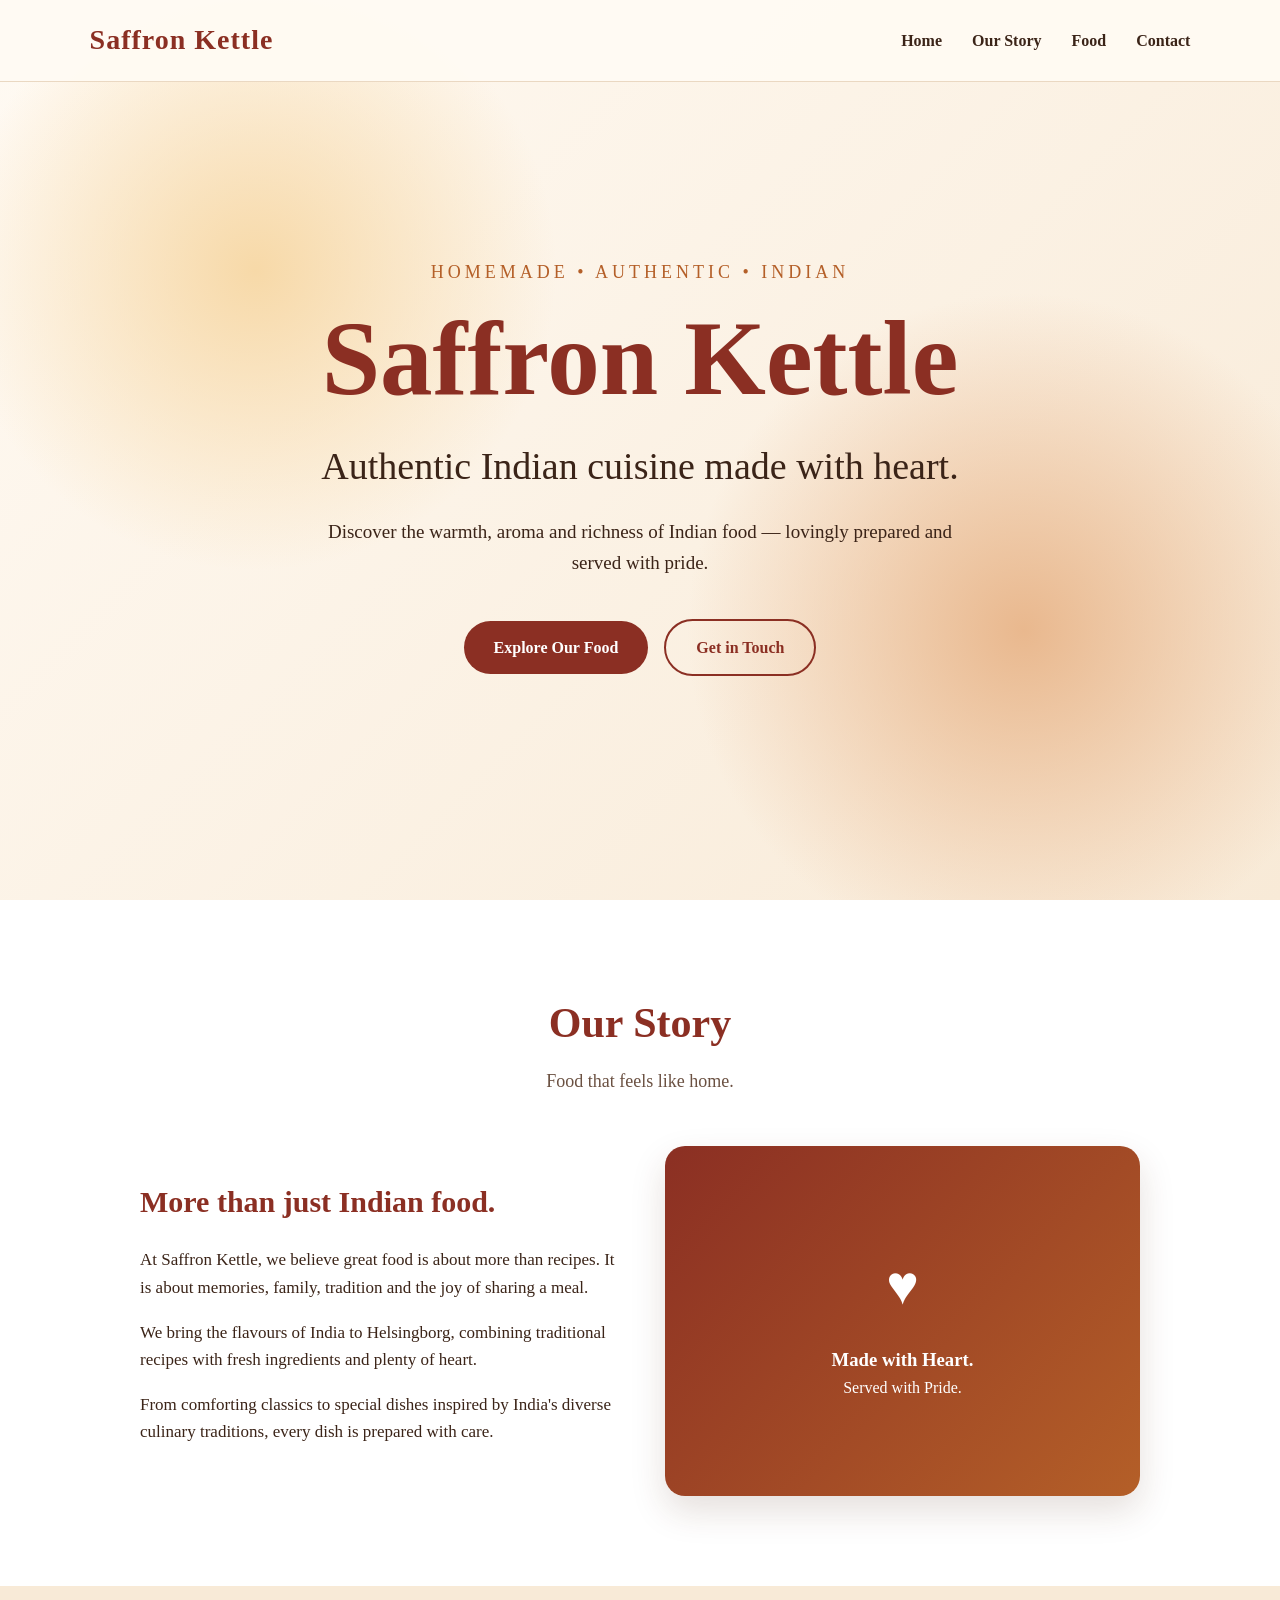
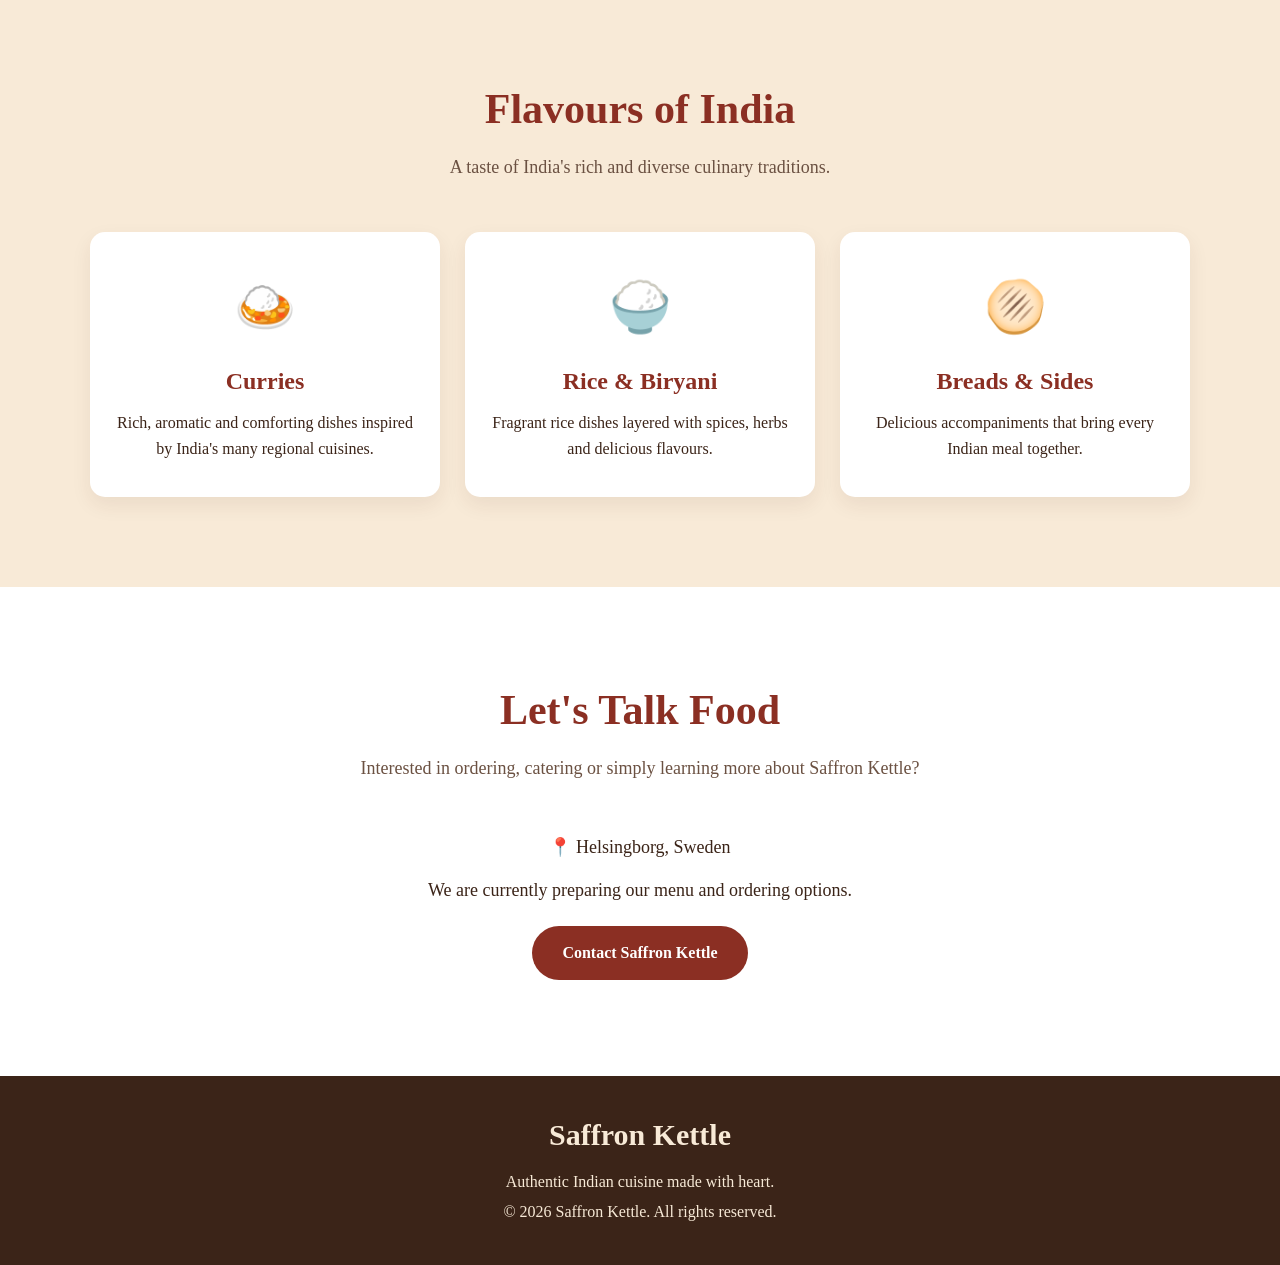
==== index.html @ 40b758fa "Update index.html Update Saffron Kettle website design" ====
<!DOCTYPE html>
<html lang="en">
<head>
    <meta charset="UTF-8">
    <meta name="viewport" content="width=device-width, initial-scale=1.0">

    <title>Saffron Kettle | Authentic Indian Cuisine</title>

    <meta name="description"
          content="Saffron Kettle — authentic Indian cuisine made with heart. Homemade Indian food, catering and special orders in Helsingborg.">

    <style>

        * {
            box-sizing: border-box;
            margin: 0;
            padding: 0;
        }

        html {
            scroll-behavior: smooth;
        }

        body {
            font-family: Georgia, "Times New Roman", serif;
            color: #3b2418;
            background: #fffaf3;
            line-height: 1.6;
        }

        /* ---------------- NAVIGATION ---------------- */

        nav {
            position: fixed;
            top: 0;
            left: 0;
            width: 100%;
            z-index: 1000;

            display: flex;
            justify-content: space-between;
            align-items: center;

            padding: 18px 7%;

            background: rgba(255, 250, 243, 0.96);
            border-bottom: 1px solid #ead8c2;
        }

        .logo {
            font-size: 28px;
            font-weight: bold;
            color: #8b2f23;
            letter-spacing: 1px;
        }

        nav ul {
            list-style: none;
            display: flex;
            gap: 30px;
        }

        nav a {
            text-decoration: none;
            color: #3b2418;
            font-weight: bold;
        }

        nav a:hover {
            color: #b45f28;
        }

        /* ---------------- HERO ---------------- */

        .hero {
            min-height: 100vh;

            display: flex;
            align-items: center;
            justify-content: center;

            text-align: center;

            padding: 120px 20px 80px;

            background:
                radial-gradient(circle at 20% 30%, #f7d9a8 0, transparent 25%),
                radial-gradient(circle at 80% 70%, #e9b88e 0, transparent 28%),
                linear-gradient(135deg, #fffaf3, #f8ead7);
        }

        .hero-content {
            max-width: 850px;
        }

        .hero-kicker {
            font-size: 18px;
            letter-spacing: 4px;
            text-transform: uppercase;
            color: #b45f28;
            margin-bottom: 20px;
        }

        .hero h1 {
            font-size: clamp(55px, 9vw, 105px);
            line-height: 1;
            color: #8b2f23;
            margin-bottom: 25px;
        }

        .hero h2 {
            font-size: clamp(24px, 4vw, 38px);
            font-weight: normal;
            margin-bottom: 20px;
        }

        .hero p {
            max-width: 650px;
            margin: 0 auto 35px;
            font-size: 19px;
        }

        .button {
            display: inline-block;
            padding: 14px 30px;
            margin: 6px;

            border-radius: 30px;

            text-decoration: none;
            font-weight: bold;

            background: #8b2f23;
            color: white;

            transition: 0.25s;
        }

        .button:hover {
            background: #b45f28;
            transform: translateY(-2px);
        }

        .button.secondary {
            background: transparent;
            color: #8b2f23;
            border: 2px solid #8b2f23;
        }

        /* ---------------- SECTIONS ---------------- */

        section {
            padding: 90px 7%;
        }

        .section-title {
            text-align: center;
            margin-bottom: 50px;
        }

        .section-title h2 {
            font-size: 42px;
            color: #8b2f23;
            margin-bottom: 10px;
        }

        .section-title p {
            font-size: 18px;
            color: #6b5142;
        }

        /* ---------------- ABOUT ---------------- */

        .about {
            background: #fff;
        }

        .about-container {
            max-width: 1000px;
            margin: auto;

            display: grid;
            grid-template-columns: 1fr 1fr;
            gap: 50px;
            align-items: center;
        }

        .about-text h3 {
            font-size: 30px;
            color: #8b2f23;
            margin-bottom: 20px;
        }

        .about-text p {
            margin-bottom: 18px;
            font-size: 17px;
        }

        .about-card {
            min-height: 350px;

            display: flex;
            align-items: center;
            justify-content: center;

            border-radius: 20px;

            background:
                linear-gradient(135deg, #8b2f23, #b45f28);

            color: white;

            text-align: center;
            padding: 40px;

            box-shadow: 0 15px 35px rgba(80, 40, 20, 0.15);
        }

        .about-card .big-text {
            font-size: 55px;
            font-weight: bold;
            margin-bottom: 15px;
        }

        /* ---------------- FOOD ---------------- */

        .food {
            background: #f8ead7;
        }

        .food-grid {
            max-width: 1100px;
            margin: auto;

            display: grid;
            grid-template-columns: repeat(3, 1fr);
            gap: 25px;
        }

        .food-card {
            background: white;
            padding: 35px 25px;
            text-align: center;

            border-radius: 15px;

            box-shadow: 0 8px 20px rgba(80, 40, 20, 0.08);
        }

        .food-icon {
            font-size: 50px;
            margin-bottom: 15px;
        }

        .food-card h3 {
            font-size: 24px;
            color: #8b2f23;
            margin-bottom: 10px;
        }

        /* ---------------- CONTACT ---------------- */

        .contact {
            background: #fff;
            text-align: center;
        }

        .contact-box {
            max-width: 700px;
            margin: auto;
        }

        .contact-box p {
            font-size: 18px;
            margin-bottom: 15px;
        }

        /* ---------------- FOOTER ---------------- */

        footer {
            background: #3b2418;
            color: #f8ead7;

            text-align: center;

            padding: 35px 20px;
        }

        footer .footer-logo {
            font-size: 30px;
            font-weight: bold;
            margin-bottom: 10px;
        }

        footer p {
            margin: 5px 0;
        }

        /* ---------------- MOBILE ---------------- */

        @media (max-width: 750px) {

            nav {
                padding: 15px 20px;
            }

            .logo {
                font-size: 22px;
            }

            nav ul {
                gap: 12px;
                font-size: 14px;
            }

            .about-container {
                grid-template-columns: 1fr;
            }

            .food-grid {
                grid-template-columns: 1fr;
            }

            section {
                padding: 70px 20px;
            }

            .hero h1 {
                font-size: 60px;
            }
        }

    </style>
</head>

<body>

<!-- NAVIGATION -->

<nav>

    <div class="logo">
        Saffron Kettle
    </div>

    <ul>
        <li><a href="#home">Home</a></li>
        <li><a href="#about">Our Story</a></li>
        <li><a href="#food">Food</a></li>
        <li><a href="#contact">Contact</a></li>
    </ul>

</nav>


<!-- HERO -->

<section class="hero" id="home">

    <div class="hero-content">

        <div class="hero-kicker">
            Homemade • Authentic • Indian
        </div>

        <h1>
            Saffron Kettle
        </h1>

        <h2>
            Authentic Indian cuisine made with heart.
        </h2>

        <p>
            Discover the warmth, aroma and richness of Indian food —
            lovingly prepared and served with pride.
        </p>

        <a href="#food" class="button">
            Explore Our Food
        </a>

        <a href="#contact" class="button secondary">
            Get in Touch
        </a>

    </div>

</section>


<!-- ABOUT -->

<section class="about" id="about">

    <div class="section-title">

        <h2>Our Story</h2>

        <p>
            Food that feels like home.
        </p>

    </div>


    <div class="about-container">

        <div class="about-text">

            <h3>
                More than just Indian food.
            </h3>

            <p>
                At Saffron Kettle, we believe great food is about more
                than recipes. It is about memories, family, tradition
                and the joy of sharing a meal.
            </p>

            <p>
                We bring the flavours of India to Helsingborg,
                combining traditional recipes with fresh ingredients
                and plenty of heart.
            </p>

            <p>
                From comforting classics to special dishes inspired
                by India's diverse culinary traditions, every dish
                is prepared with care.
            </p>

        </div>


        <div class="about-card">

            <div>

                <div class="big-text">
                    ♥
                </div>

                <h3>
                    Made with Heart.
                </h3>

                <p>
                    Served with Pride.
                </p>

            </div>

        </div>

    </div>

</section>


<!-- FOOD -->

<section class="food" id="food">

    <div class="section-title">

        <h2>Flavours of India</h2>

        <p>
            A taste of India's rich and diverse culinary traditions.
        </p>

    </div>


    <div class="food-grid">

        <div class="food-card">

            <div class="food-icon">
                🍛
            </div>

            <h3>
                Curries
            </h3>

            <p>
                Rich, aromatic and comforting dishes inspired by
                India's many regional cuisines.
            </p>

        </div>


        <div class="food-card">

            <div class="food-icon">
                🍚
            </div>

            <h3>
                Rice & Biryani
            </h3>

            <p>
                Fragrant rice dishes layered with spices, herbs
                and delicious flavours.
            </p>

        </div>


        <div class="food-card">

            <div class="food-icon">
                🫓
            </div>

            <h3>
                Breads & Sides
            </h3>

            <p>
                Delicious accompaniments that bring every Indian
                meal together.
            </p>

        </div>

    </div>

</section>


<!-- CONTACT -->

<section class="contact" id="contact">

    <div class="section-title">

        <h2>Let's Talk Food</h2>

        <p>
            Interested in ordering, catering or simply learning
            more about Saffron Kettle?
        </p>

    </div>


    <div class="contact-box">

        <p>
            📍 Helsingborg, Sweden
        </p>

        <p>
            We are currently preparing our menu and ordering options.
        </p>

        <a href="mailto:hello@saffronkettle.com" class="button">
            Contact Saffron Kettle
        </a>

    </div>

</section>


<!-- FOOTER -->

<footer>

    <div class="footer-logo">
        Saffron Kettle
    </div>

    <p>
        Authentic Indian cuisine made with heart.
    </p>

    <p>
        © 2026 Saffron Kettle. All rights reserved.
    </p>

</footer>


</body>
</html>
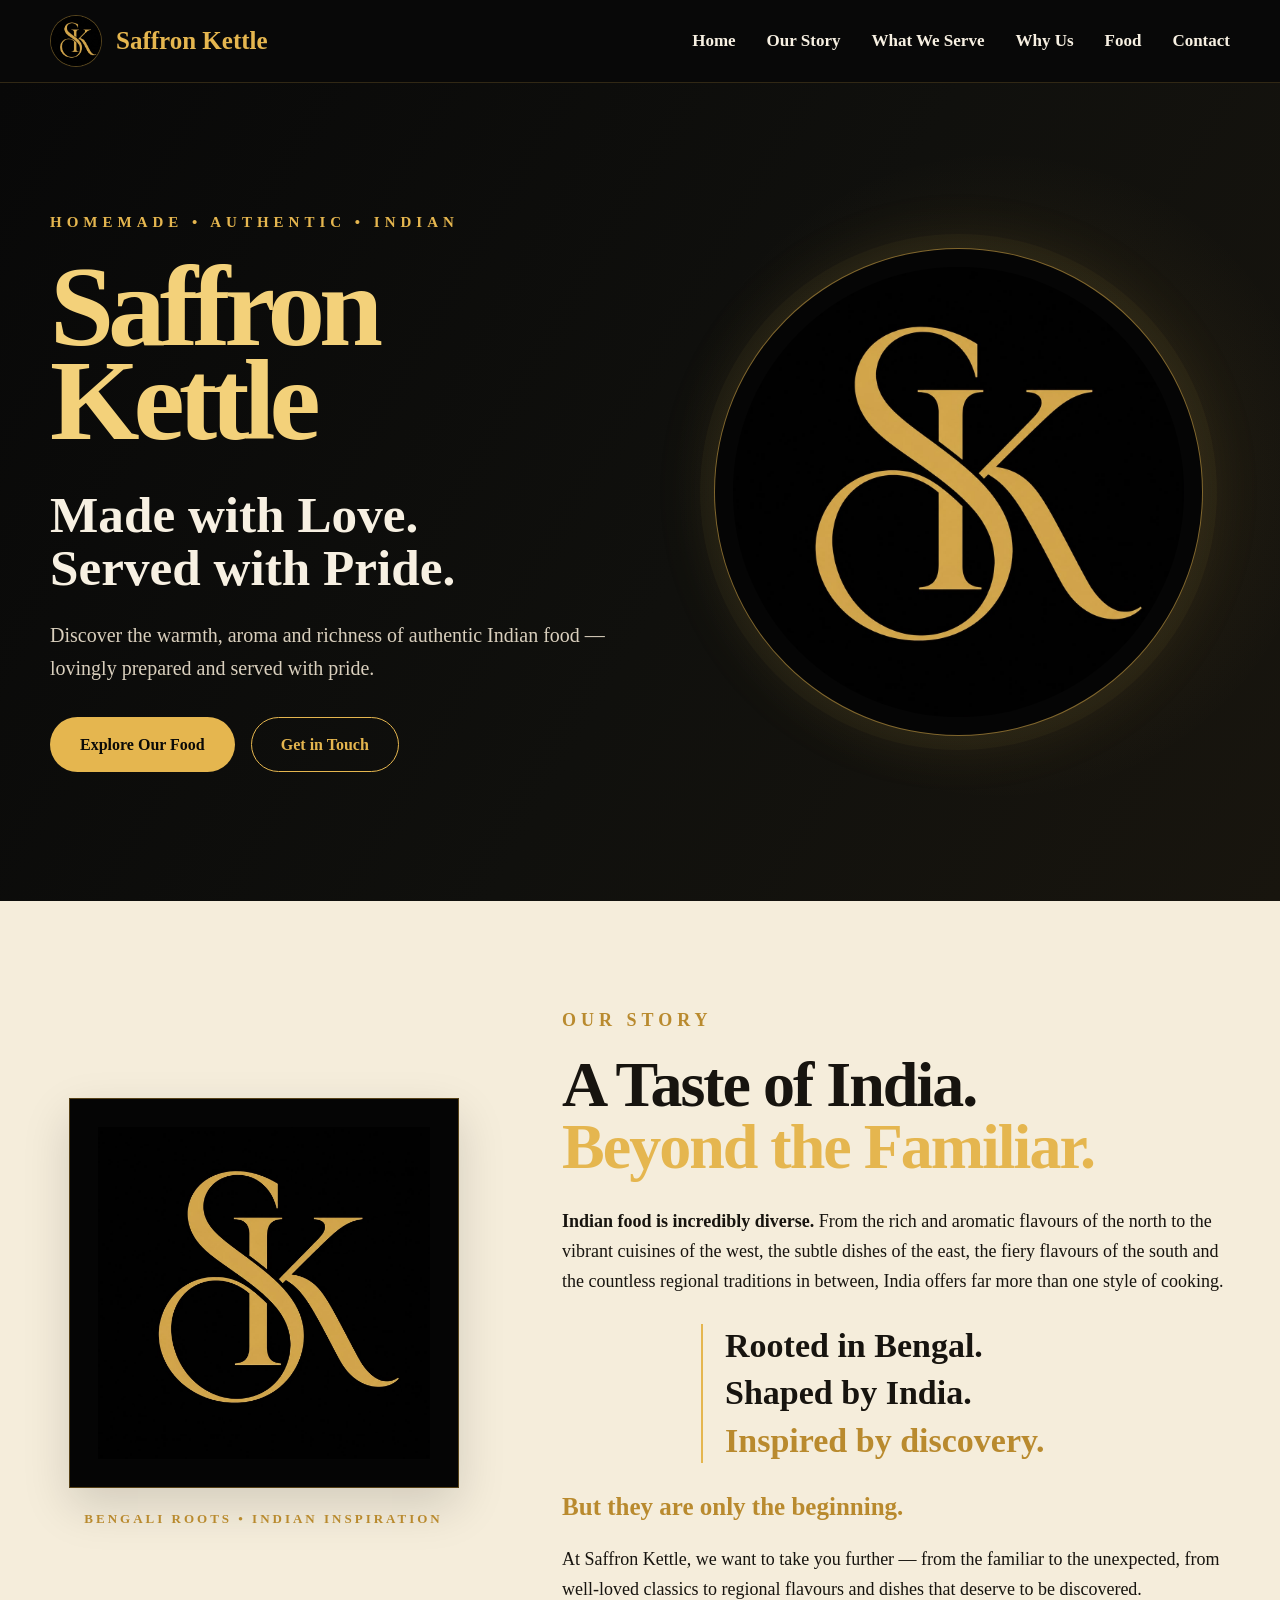
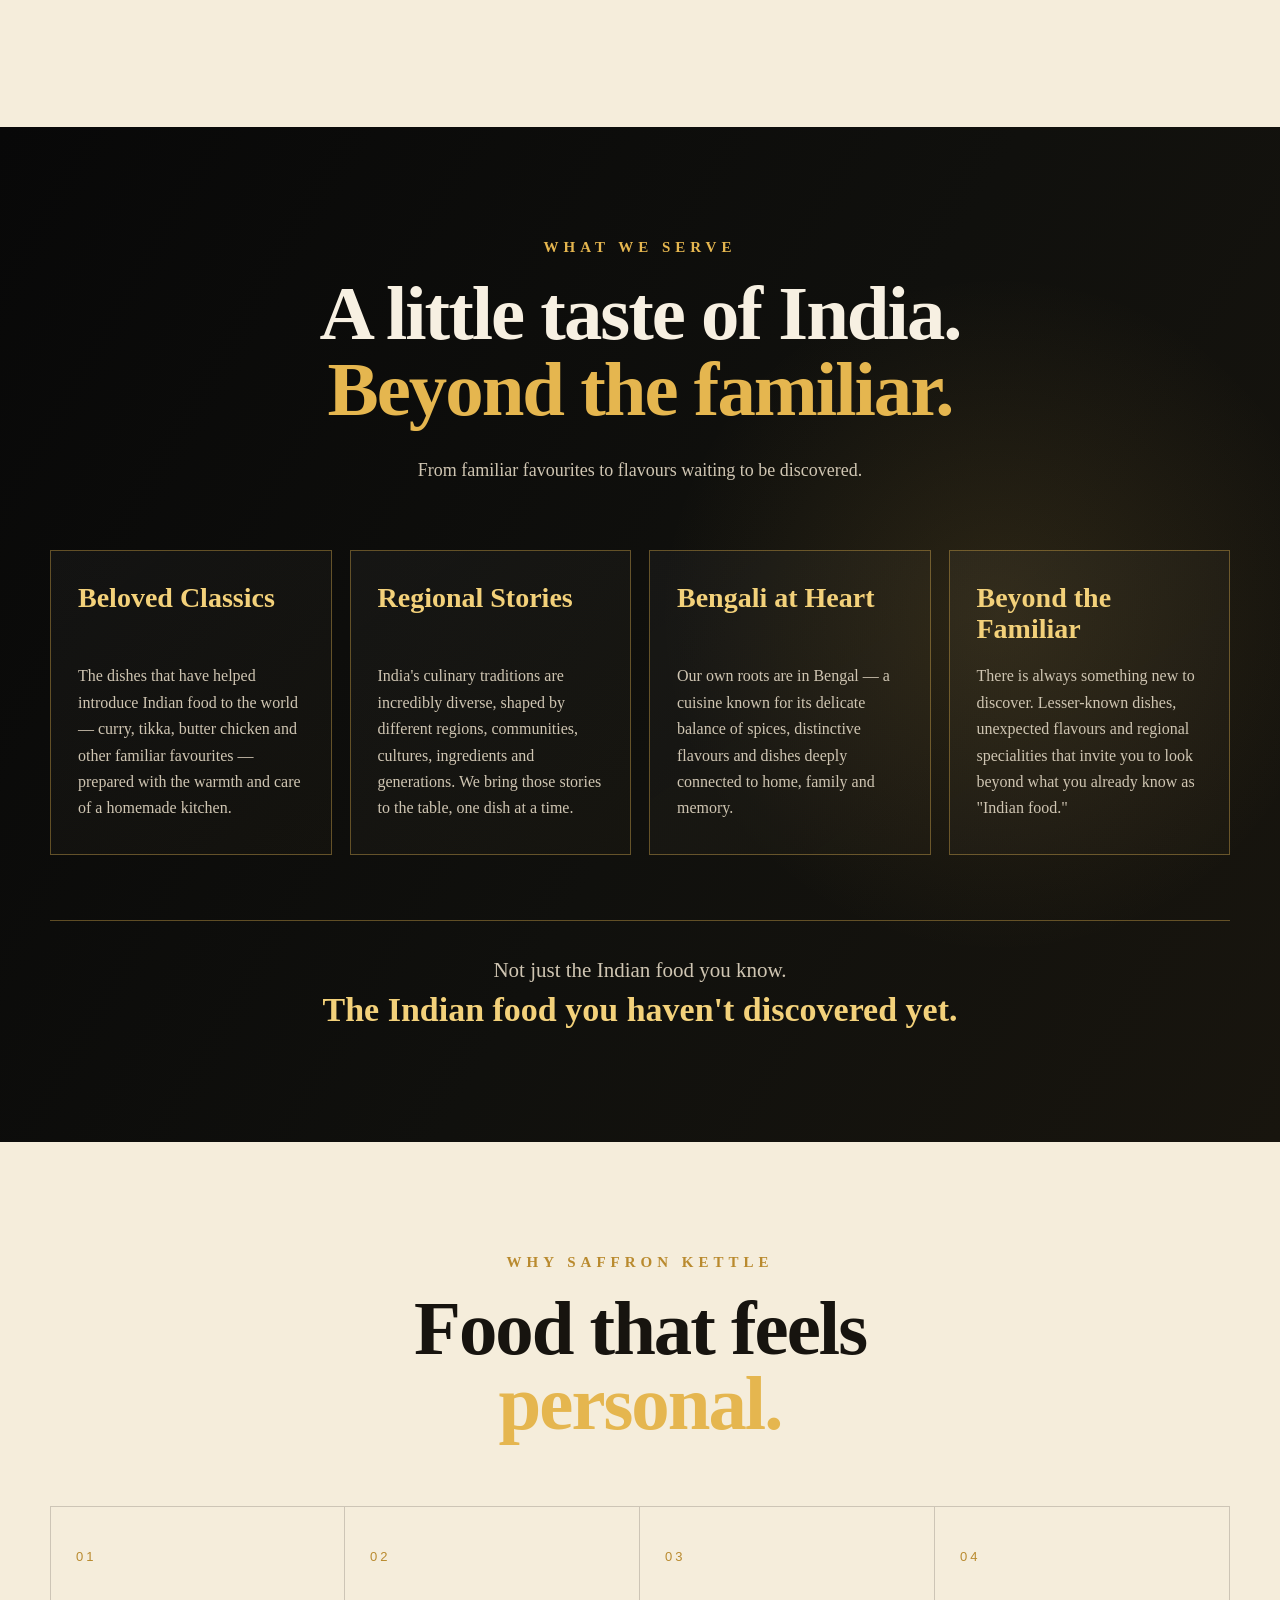
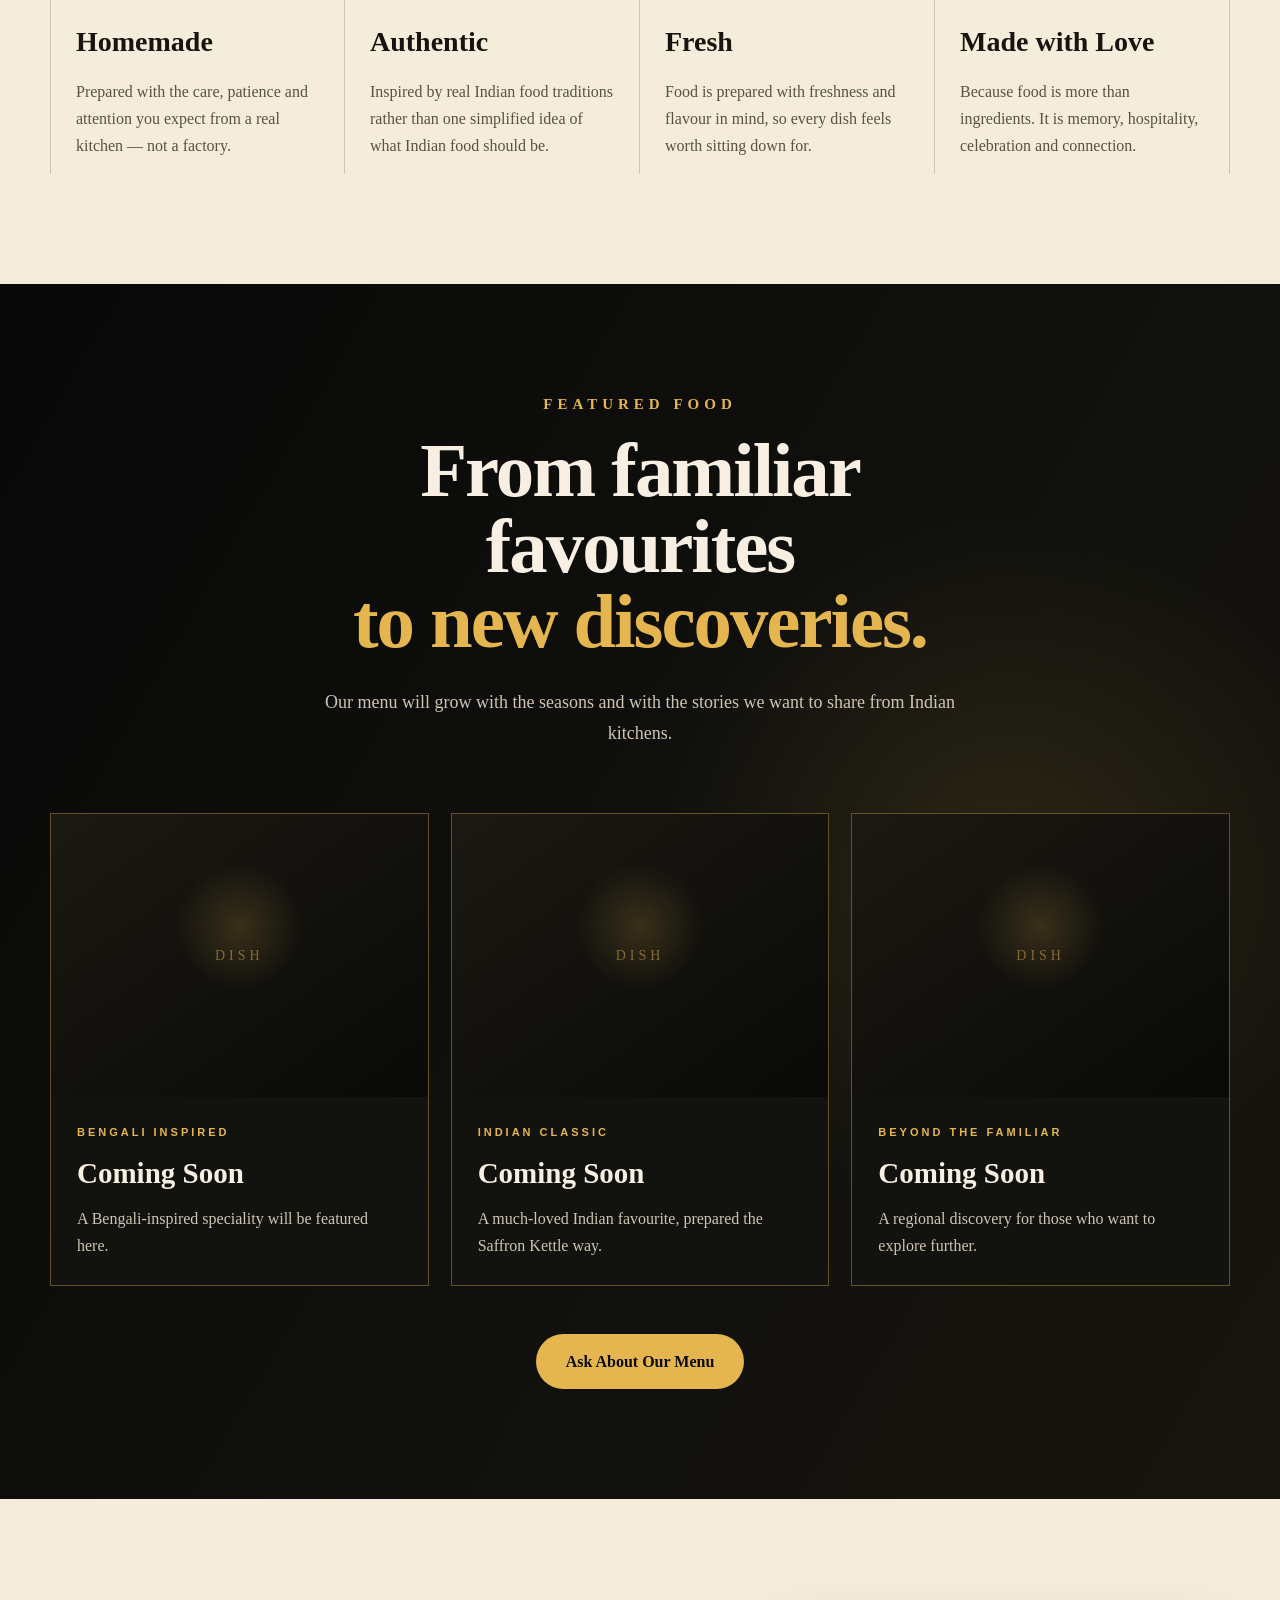
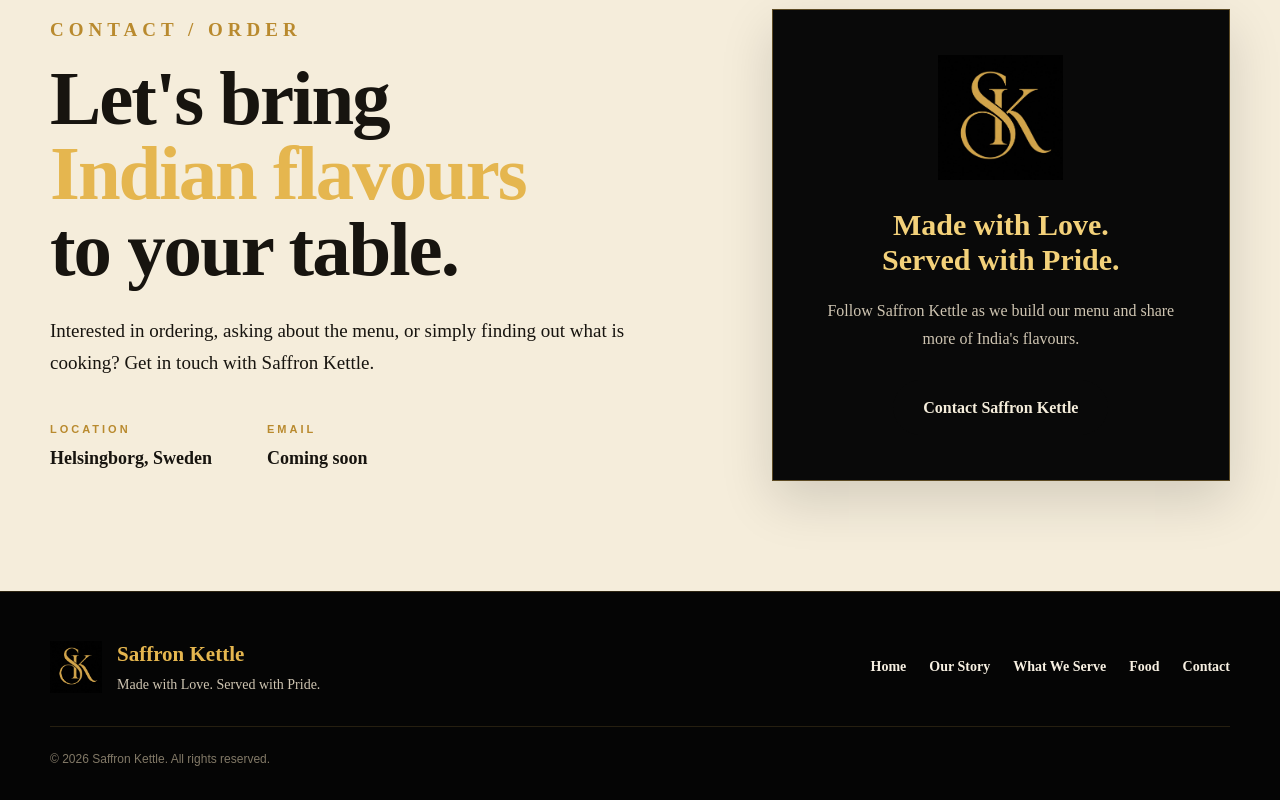
==== commit b47615d7: "V1 - Saffron Kettle website baseline Locked V1 baseline for the Saffron Kettle website. Hero, Our St" ====
--- a/index.html
+++ b/index.html
@@ -1,591 +1,706 @@
 <!DOCTYPE html>
 <html lang="en">
 <head>
-    <meta charset="UTF-8">
-    <meta name="viewport" content="width=device-width, initial-scale=1.0">
-
-    <title>Saffron Kettle | Authentic Indian Cuisine</title>
-
-    <meta name="description"
-          content="Saffron Kettle — authentic Indian cuisine made with heart. Homemade Indian food, catering and special orders in Helsingborg.">
-
-    <style>
-
-        * {
-            box-sizing: border-box;
-            margin: 0;
-            padding: 0;
-        }
-
-        html {
-            scroll-behavior: smooth;
-        }
-
-        body {
-            font-family: Georgia, "Times New Roman", serif;
-            color: #3b2418;
-            background: #fffaf3;
-            line-height: 1.6;
-        }
-
-        /* ---------------- NAVIGATION ---------------- */
-
-        nav {
-            position: fixed;
-            top: 0;
-            left: 0;
-            width: 100%;
-            z-index: 1000;
-
-            display: flex;
-            justify-content: space-between;
-            align-items: center;
-
-            padding: 18px 7%;
-
-            background: rgba(255, 250, 243, 0.96);
-            border-bottom: 1px solid #ead8c2;
-        }
-
-        .logo {
-            font-size: 28px;
-            font-weight: bold;
-            color: #8b2f23;
-            letter-spacing: 1px;
-        }
-
-        nav ul {
-            list-style: none;
-            display: flex;
-            gap: 30px;
-        }
-
-        nav a {
-            text-decoration: none;
-            color: #3b2418;
-            font-weight: bold;
-        }
-
-        nav a:hover {
-            color: #b45f28;
-        }
-
-        /* ---------------- HERO ---------------- */
-
-        .hero {
-            min-height: 100vh;
-
-            display: flex;
-            align-items: center;
-            justify-content: center;
-
-            text-align: center;
-
-            padding: 120px 20px 80px;
-
-            background:
-                radial-gradient(circle at 20% 30%, #f7d9a8 0, transparent 25%),
-                radial-gradient(circle at 80% 70%, #e9b88e 0, transparent 28%),
-                linear-gradient(135deg, #fffaf3, #f8ead7);
-        }
-
-        .hero-content {
-            max-width: 850px;
-        }
-
-        .hero-kicker {
-            font-size: 18px;
-            letter-spacing: 4px;
-            text-transform: uppercase;
-            color: #b45f28;
-            margin-bottom: 20px;
-        }
-
-        .hero h1 {
-            font-size: clamp(55px, 9vw, 105px);
-            line-height: 1;
-            color: #8b2f23;
-            margin-bottom: 25px;
-        }
-
-        .hero h2 {
-            font-size: clamp(24px, 4vw, 38px);
-            font-weight: normal;
-            margin-bottom: 20px;
-        }
-
-        .hero p {
-            max-width: 650px;
-            margin: 0 auto 35px;
-            font-size: 19px;
-        }
-
-        .button {
-            display: inline-block;
-            padding: 14px 30px;
-            margin: 6px;
-
-            border-radius: 30px;
-
-            text-decoration: none;
-            font-weight: bold;
-
-            background: #8b2f23;
-            color: white;
-
-            transition: 0.25s;
-        }
-
-        .button:hover {
-            background: #b45f28;
-            transform: translateY(-2px);
-        }
-
-        .button.secondary {
-            background: transparent;
-            color: #8b2f23;
-            border: 2px solid #8b2f23;
-        }
-
-        /* ---------------- SECTIONS ---------------- */
-
-        section {
-            padding: 90px 7%;
-        }
-
-        .section-title {
-            text-align: center;
-            margin-bottom: 50px;
-        }
-
-        .section-title h2 {
-            font-size: 42px;
-            color: #8b2f23;
-            margin-bottom: 10px;
-        }
-
-        .section-title p {
-            font-size: 18px;
-            color: #6b5142;
-        }
-
-        /* ---------------- ABOUT ---------------- */
-
-        .about {
-            background: #fff;
-        }
-
-        .about-container {
-            max-width: 1000px;
-            margin: auto;
-
-            display: grid;
-            grid-template-columns: 1fr 1fr;
-            gap: 50px;
-            align-items: center;
-        }
-
-        .about-text h3 {
-            font-size: 30px;
-            color: #8b2f23;
-            margin-bottom: 20px;
-        }
-
-        .about-text p {
-            margin-bottom: 18px;
-            font-size: 17px;
-        }
-
-        .about-card {
-            min-height: 350px;
-
-            display: flex;
-            align-items: center;
-            justify-content: center;
-
-            border-radius: 20px;
-
-            background:
-                linear-gradient(135deg, #8b2f23, #b45f28);
-
-            color: white;
-
-            text-align: center;
-            padding: 40px;
-
-            box-shadow: 0 15px 35px rgba(80, 40, 20, 0.15);
-        }
-
-        .about-card .big-text {
-            font-size: 55px;
-            font-weight: bold;
-            margin-bottom: 15px;
-        }
-
-        /* ---------------- FOOD ---------------- */
-
-        .food {
-            background: #f8ead7;
-        }
-
-        .food-grid {
-            max-width: 1100px;
-            margin: auto;
-
-            display: grid;
-            grid-template-columns: repeat(3, 1fr);
-            gap: 25px;
-        }
-
-        .food-card {
-            background: white;
-            padding: 35px 25px;
-            text-align: center;
-
-            border-radius: 15px;
-
-            box-shadow: 0 8px 20px rgba(80, 40, 20, 0.08);
-        }
-
-        .food-icon {
-            font-size: 50px;
-            margin-bottom: 15px;
-        }
-
-        .food-card h3 {
-            font-size: 24px;
-            color: #8b2f23;
-            margin-bottom: 10px;
-        }
-
-        /* ---------------- CONTACT ---------------- */
-
-        .contact {
-            background: #fff;
-            text-align: center;
-        }
-
-        .contact-box {
-            max-width: 700px;
-            margin: auto;
-        }
-
-        .contact-box p {
-            font-size: 18px;
-            margin-bottom: 15px;
-        }
-
-        /* ---------------- FOOTER ---------------- */
-
-        footer {
-            background: #3b2418;
-            color: #f8ead7;
-
-            text-align: center;
-
-            padding: 35px 20px;
-        }
-
-        footer .footer-logo {
-            font-size: 30px;
-            font-weight: bold;
-            margin-bottom: 10px;
-        }
-
-        footer p {
-            margin: 5px 0;
-        }
-
-        /* ---------------- MOBILE ---------------- */
-
-        @media (max-width: 750px) {
-
-            nav {
-                padding: 15px 20px;
-            }
-
-            .logo {
-                font-size: 22px;
-            }
-
-            nav ul {
-                gap: 12px;
-                font-size: 14px;
-            }
-
-            .about-container {
-                grid-template-columns: 1fr;
-            }
-
-            .food-grid {
-                grid-template-columns: 1fr;
-            }
-
-            section {
-                padding: 70px 20px;
-            }
-
-            .hero h1 {
-                font-size: 60px;
-            }
-        }
-
-    </style>
+  <meta charset="UTF-8">
+  <meta name="viewport" content="width=device-width, initial-scale=1.0">
+
+  <meta
+    name="description"
+    content="Saffron Kettle — homemade Indian food rooted in Bengali flavours and inspired by the diversity of India. Made with Love. Served with Pride."
+  >
+
+  <title>Saffron Kettle | Made with Love. Served with Pride.</title>
+
+  <link rel="stylesheet" href="style.css">
 </head>
 
 <body>
 
-<!-- NAVIGATION -->
-
-<nav>
-
-    <div class="logo">
-        Saffron Kettle
+  <!-- =========================
+       NAVIGATION
+  ========================== -->
+  <header class="site-header">
+    <div class="nav-container">
+
+      <a href="#home" class="brand">
+        <span class="brand-mark">
+          <img
+            src="images/logo.jpeg"
+            alt="Saffron Kettle SK monogram"
+          >
+        </span>
+
+        <span class="brand-name">Saffron Kettle</span>
+      </a>
+
+      <nav class="nav-links" aria-label="Main navigation">
+        <a href="#home">Home</a>
+        <a href="#story">Our Story</a>
+        <a href="#serve">What We Serve</a>
+        <a href="#why-us">Why Us</a>
+        <a href="#food">Food</a>
+        <a href="#contact">Contact</a>
+      </nav>
+
+      <button
+        class="menu-toggle"
+        aria-label="Open navigation menu"
+        aria-expanded="false"
+      >
+        <span></span>
+        <span></span>
+        <span></span>
+      </button>
+
     </div>
-
-    <ul>
-        <li><a href="#home">Home</a></li>
-        <li><a href="#about">Our Story</a></li>
-        <li><a href="#food">Food</a></li>
-        <li><a href="#contact">Contact</a></li>
-    </ul>
-
-</nav>
-
-
-<!-- HERO -->
-
-<section class="hero" id="home">
-
-    <div class="hero-content">
-
-        <div class="hero-kicker">
-            Homemade • Authentic • Indian
+  </header>
+
+
+  <main>
+
+    <!-- =========================
+         HERO
+    ========================== -->
+    <section id="home" class="hero section-dark">
+
+      <div class="hero-container">
+
+        <div class="hero-copy">
+
+          <p class="eyebrow gold">
+            HOMEMADE • AUTHENTIC • INDIAN
+          </p>
+
+          <h1>
+            Saffron<br>Kettle
+          </h1>
+
+          <h2>
+            Made with Love.<br>
+            Served with Pride.
+          </h2>
+
+          <p class="hero-text">
+            Discover the warmth, aroma and richness of authentic Indian food —
+            lovingly prepared and served with pride.
+          </p>
+
+          <div class="hero-actions">
+            <a class="btn btn-gold" href="#food">
+              Explore Our Food
+            </a>
+
+            <a class="btn btn-outline" href="#contact">
+              Get in Touch
+            </a>
+          </div>
+
         </div>
 
-        <h1>
+
+        <div class="hero-logo-wrap">
+
+          <div class="hero-logo-ring">
+
+            <img
+              src="images/logo.jpeg"
+              alt="Saffron Kettle SK monogram"
+            >
+
+          </div>
+
+
+        </div>
+
+      </div>
+
+    </section>
+
+
+    <!-- =========================
+         OUR STORY
+    ========================== -->
+    <section id="story" class="story section-light">
+
+      <div class="story-container">
+
+        <!-- Story visual -->
+        <div class="story-visual">
+
+          <div class="story-logo-card">
+            <img
+              src="images/logo.jpeg"
+              alt="Saffron Kettle SK monogram"
+            >
+          </div>
+
+          <p class="story-caption">
+            BENGALI ROOTS • INDIAN INSPIRATION
+          </p>
+
+        </div>
+
+        <!-- Story content -->
+        <div class="story-copy">
+
+          <p class="eyebrow dark">
+            OUR STORY
+          </p>
+
+          <h2>
+            A Taste of India.<br>
+            <span>Beyond the Familiar.</span>
+          </h2>
+
+          <p>
+            <strong>Indian food is incredibly diverse.</strong>
+            From the rich and aromatic flavours of the north to the vibrant
+            cuisines of the west, the subtle dishes of the east, the fiery
+            flavours of the south and the countless regional traditions in
+            between, India offers far more than one style of cooking.
+          </p>
+
+          <div class="story-beats">
+            <div>Rooted in Bengal.</div>
+            <div>Shaped by India.</div>
+            <div>Inspired by discovery.</div>
+          </div>
+
+          <p class="story-highlight">
+            But they are only the beginning.
+          </p>
+
+          <p>
+            At Saffron Kettle, we want to take you further — from the familiar
+            to the unexpected, from well-loved classics to regional flavours
+            and dishes that deserve to be discovered.
+          </p>
+
+        </div>
+
+      </div>
+
+    </section>
+
+
+    <!-- =========================
+        WHAT WE SERVE
+    ========================== -->
+    <section id="serve" class="serve section-dark">
+
+    <div class="section-heading">
+
+        <p class="eyebrow gold">
+        WHAT WE SERVE
+        </p>
+
+        <h2>
+        A little taste of India.<br>
+        <span>Beyond the familiar.</span>
+        </h2>
+
+        <p>
+        From familiar favourites to flavours waiting to be discovered.
+        </p>
+
+    </div>
+
+
+    <div class="serve-grid">
+
+        <!-- 01 -->
+        <article class="serve-card">
+
+
+        <h3>
+            Beloved Classics
+        </h3>
+
+        <p>
+            The dishes that have helped introduce Indian food to the world —
+            curry, tikka, butter chicken and other familiar favourites —
+            prepared with the warmth and care of a homemade kitchen.
+        </p>
+
+        </article>
+
+
+        <!-- 02 -->
+        <article class="serve-card">
+
+
+        <h3>
+            Regional Stories
+        </h3>
+
+        <p>
+            India's culinary traditions are incredibly diverse, shaped by
+            different regions, communities, cultures, ingredients and
+            generations. We bring those stories to the table, one dish
+            at a time.
+        </p>
+
+        </article>
+
+
+        <!-- 03 -->
+        <article class="serve-card">
+
+
+        <h3>
+            Bengali at Heart
+        </h3>
+
+        <p>
+            Our own roots are in Bengal — a cuisine known for its delicate
+            balance of spices, distinctive flavours and dishes deeply
+            connected to home, family and memory.
+        </p>
+
+        </article>
+
+
+        <!-- 04 -->
+        <article class="serve-card">
+
+
+        <h3>
+            Beyond the Familiar
+        </h3>
+
+        <p>
+            There is always something new to discover. Lesser-known dishes,
+            unexpected flavours and regional specialities that invite you
+            to look beyond what you already know as "Indian food."
+        </p>
+
+        </article>
+
+    </div>
+
+
+    <!-- Closing statement -->
+    <div class="serve-closing">
+
+        <p>
+        Not just the Indian food you know.
+        </p>
+
+        <strong>
+        The Indian food you haven't discovered yet.
+        </strong>
+
+    </div>
+
+    </section>
+
+
+    <!-- =========================
+         WHY SAFFRON KETTLE
+    ========================== -->
+    <section id="why-us" class="why section-light">
+
+      <div class="section-heading dark-heading">
+
+        <p class="eyebrow dark">
+          WHY SAFFRON KETTLE
+        </p>
+
+        <h2>
+          Food that feels<br>
+          <span>personal.</span>
+        </h2>
+
+      </div>
+
+
+      <div class="why-grid">
+
+        <article class="why-item">
+
+          <span class="why-icon">
+            01
+          </span>
+
+          <h3>
+            Homemade
+          </h3>
+
+          <p>
+            Prepared with the care, patience and attention you expect
+            from a real kitchen — not a factory.
+          </p>
+
+        </article>
+
+
+        <article class="why-item">
+
+          <span class="why-icon">
+            02
+          </span>
+
+          <h3>
+            Authentic
+          </h3>
+
+          <p>
+            Inspired by real Indian food traditions rather than one
+            simplified idea of what Indian food should be.
+          </p>
+
+        </article>
+
+
+        <article class="why-item">
+
+          <span class="why-icon">
+            03
+          </span>
+
+          <h3>
+            Fresh
+          </h3>
+
+          <p>
+            Food is prepared with freshness and flavour in mind, so
+            every dish feels worth sitting down for.
+          </p>
+
+        </article>
+
+
+        <article class="why-item">
+
+          <span class="why-icon">
+            04
+          </span>
+
+          <h3>
+            Made with Love
+          </h3>
+
+          <p>
+            Because food is more than ingredients. It is memory,
+            hospitality, celebration and connection.
+          </p>
+
+        </article>
+
+      </div>
+
+    </section>
+
+
+    <!-- =========================
+         FEATURED FOOD
+    ========================== -->
+    <section id="food" class="food section-dark">
+
+      <div class="section-heading">
+
+        <p class="eyebrow gold">
+          FEATURED FOOD
+        </p>
+
+        <h2>
+          From familiar favourites<br>
+          <span>to new discoveries.</span>
+        </h2>
+
+        <p>
+          Our menu will grow with the seasons and with the stories we
+          want to share from Indian kitchens.
+        </p>
+
+      </div>
+
+
+      <div class="food-grid">
+
+        <article class="food-card">
+
+          <div class="food-placeholder">
+            <span>
+              Dish
+            </span>
+          </div>
+
+          <div class="food-card-content">
+
+            <p class="food-region">
+              BENGALI INSPIRED
+            </p>
+
+            <h3>
+              Coming Soon
+            </h3>
+
+            <p>
+              A Bengali-inspired speciality will be featured here.
+            </p>
+
+          </div>
+
+        </article>
+
+
+        <article class="food-card">
+
+          <div class="food-placeholder">
+            <span>
+              Dish
+            </span>
+          </div>
+
+          <div class="food-card-content">
+
+            <p class="food-region">
+              INDIAN CLASSIC
+            </p>
+
+            <h3>
+              Coming Soon
+            </h3>
+
+            <p>
+              A much-loved Indian favourite, prepared the Saffron Kettle way.
+            </p>
+
+          </div>
+
+        </article>
+
+
+        <article class="food-card">
+
+          <div class="food-placeholder">
+            <span>
+              Dish
+            </span>
+          </div>
+
+          <div class="food-card-content">
+
+            <p class="food-region">
+              BEYOND THE FAMILIAR
+            </p>
+
+            <h3>
+              Coming Soon
+            </h3>
+
+            <p>
+              A regional discovery for those who want to explore further.
+            </p>
+
+          </div>
+
+        </article>
+
+      </div>
+
+
+      <div class="center-action">
+
+        <a class="btn btn-gold" href="#contact">
+          Ask About Our Menu
+        </a>
+
+      </div>
+
+    </section>
+
+
+    <!-- =========================
+         CONTACT / ORDER
+    ========================== -->
+    <section id="contact" class="contact section-light">
+
+      <div class="contact-container">
+
+        <div class="contact-copy">
+
+          <p class="eyebrow dark">
+            CONTACT / ORDER
+          </p>
+
+          <h2>
+            Let's bring<br>
+            <span>Indian flavours</span><br>
+            to your table.
+          </h2>
+
+          <p>
+            Interested in ordering, asking about the menu, or simply
+            finding out what is cooking? Get in touch with Saffron Kettle.
+          </p>
+
+
+          <div class="contact-details">
+
+            <div>
+              <small>
+                LOCATION
+              </small>
+
+              <strong>
+                Helsingborg, Sweden
+              </strong>
+            </div>
+
+
+            <div>
+              <small>
+                EMAIL
+              </small>
+
+              <strong>
+                Coming soon
+              </strong>
+            </div>
+
+          </div>
+
+        </div>
+
+
+        <div class="contact-card">
+
+          <img
+            src="images/logo.jpeg"
+            alt="Saffron Kettle SK monogram"
+          >
+
+          <h3>
+            Made with Love.<br>
+            Served with Pride.
+          </h3>
+
+          <p>
+            Follow Saffron Kettle as we build our menu and share more
+            of India's flavours.
+          </p>
+
+          <a class="btn btn-dark" href="mailto:">
+            Contact Saffron Kettle
+          </a>
+
+        </div>
+
+      </div>
+
+    </section>
+
+  </main>
+
+
+  <!-- =========================
+       FOOTER
+  ========================== -->
+  <footer class="site-footer">
+
+    <div class="footer-container">
+
+      <div class="footer-brand">
+
+        <img
+          src="images/logo.jpeg"
+          alt="Saffron Kettle SK monogram"
+        >
+
+        <div>
+
+          <strong>
             Saffron Kettle
-        </h1>
-
-        <h2>
-            Authentic Indian cuisine made with heart.
-        </h2>
-
-        <p>
-            Discover the warmth, aroma and richness of Indian food —
-            lovingly prepared and served with pride.
-        </p>
-
-        <a href="#food" class="button">
-            Explore Our Food
+          </strong>
+
+          <span>
+            Made with Love. Served with Pride.
+          </span>
+
+        </div>
+
+      </div>
+
+
+      <div class="footer-links">
+
+        <a href="#home">
+          Home
         </a>
 
-        <a href="#contact" class="button secondary">
-            Get in Touch
+        <a href="#story">
+          Our Story
         </a>
 
+        <a href="#serve">
+          What We Serve
+        </a>
+
+        <a href="#food">
+          Food
+        </a>
+
+        <a href="#contact">
+          Contact
+        </a>
+
+      </div>
+
+
+      <p class="copyright">
+        © 2026 Saffron Kettle. All rights reserved.
+      </p>
+
     </div>
 
-</section>
-
-
-<!-- ABOUT -->
-
-<section class="about" id="about">
-
-    <div class="section-title">
-
-        <h2>Our Story</h2>
-
-        <p>
-            Food that feels like home.
-        </p>
-
-    </div>
-
-
-    <div class="about-container">
-
-        <div class="about-text">
-
-            <h3>
-                More than just Indian food.
-            </h3>
-
-            <p>
-                At Saffron Kettle, we believe great food is about more
-                than recipes. It is about memories, family, tradition
-                and the joy of sharing a meal.
-            </p>
-
-            <p>
-                We bring the flavours of India to Helsingborg,
-                combining traditional recipes with fresh ingredients
-                and plenty of heart.
-            </p>
-
-            <p>
-                From comforting classics to special dishes inspired
-                by India's diverse culinary traditions, every dish
-                is prepared with care.
-            </p>
-
-        </div>
-
-
-        <div class="about-card">
-
-            <div>
-
-                <div class="big-text">
-                    ♥
-                </div>
-
-                <h3>
-                    Made with Heart.
-                </h3>
-
-                <p>
-                    Served with Pride.
-                </p>
-
-            </div>
-
-        </div>
-
-    </div>
-
-</section>
-
-
-<!-- FOOD -->
-
-<section class="food" id="food">
-
-    <div class="section-title">
-
-        <h2>Flavours of India</h2>
-
-        <p>
-            A taste of India's rich and diverse culinary traditions.
-        </p>
-
-    </div>
-
-
-    <div class="food-grid">
-
-        <div class="food-card">
-
-            <div class="food-icon">
-                🍛
-            </div>
-
-            <h3>
-                Curries
-            </h3>
-
-            <p>
-                Rich, aromatic and comforting dishes inspired by
-                India's many regional cuisines.
-            </p>
-
-        </div>
-
-
-        <div class="food-card">
-
-            <div class="food-icon">
-                🍚
-            </div>
-
-            <h3>
-                Rice & Biryani
-            </h3>
-
-            <p>
-                Fragrant rice dishes layered with spices, herbs
-                and delicious flavours.
-            </p>
-
-        </div>
-
-
-        <div class="food-card">
-
-            <div class="food-icon">
-                🫓
-            </div>
-
-            <h3>
-                Breads & Sides
-            </h3>
-
-            <p>
-                Delicious accompaniments that bring every Indian
-                meal together.
-            </p>
-
-        </div>
-
-    </div>
-
-</section>
-
-
-<!-- CONTACT -->
-
-<section class="contact" id="contact">
-
-    <div class="section-title">
-
-        <h2>Let's Talk Food</h2>
-
-        <p>
-            Interested in ordering, catering or simply learning
-            more about Saffron Kettle?
-        </p>
-
-    </div>
-
-
-    <div class="contact-box">
-
-        <p>
-            📍 Helsingborg, Sweden
-        </p>
-
-        <p>
-            We are currently preparing our menu and ordering options.
-        </p>
-
-        <a href="mailto:hello@saffronkettle.com" class="button">
-            Contact Saffron Kettle
-        </a>
-
-    </div>
-
-</section>
-
-
-<!-- FOOTER -->
-
-<footer>
-
-    <div class="footer-logo">
-        Saffron Kettle
-    </div>
-
-    <p>
-        Authentic Indian cuisine made with heart.
-    </p>
-
-    <p>
-        © 2026 Saffron Kettle. All rights reserved.
-    </p>
-
-</footer>
-
+  </footer>
+
+
+  <!-- =========================
+       MOBILE NAVIGATION
+  ========================== -->
+  <script>
+
+    const menuToggle =
+      document.querySelector('.menu-toggle');
+
+    const navLinks =
+      document.querySelector('.nav-links');
+
+
+    menuToggle.addEventListener('click', () => {
+
+      const isOpen =
+        navLinks.classList.toggle('open');
+
+      menuToggle.setAttribute(
+        'aria-expanded',
+        isOpen
+      );
+
+    });
+
+
+    document
+      .querySelectorAll('.nav-links a')
+      .forEach(link => {
+
+        link.addEventListener('click', () => {
+
+          navLinks.classList.remove('open');
+
+          menuToggle.setAttribute(
+            'aria-expanded',
+            'false'
+          );
+
+        });
+
+      });
+
+  </script>
 
 </body>
 </html>
--- a/style.css
+++ b/style.css
@@ -0,0 +1,1121 @@
+/* =========================================================
+   SAFFRON KETTLE
+   Main stylesheet
+   Theme: Black + Gold
+========================================================= */
+
+:root {
+  --black: #090909;
+  --black-soft: #11110f;
+  --black-card: #161612;
+  --gold: #e5b64f;
+  --gold-light: #f3d17a;
+  --gold-dark: #b98a2e;
+  --cream: #f5eddb;
+  --cream-dark: #e9dfc9;
+  --text-dark: #17140f;
+  --text-light: #f7f0e2;
+  --muted-light: #cfc5b2;
+  --border-gold: rgba(229, 182, 79, 0.38);
+  --max-width: 1180px;
+  --serif: Georgia, "Times New Roman", serif;
+  --sans: Arial, Helvetica, sans-serif;
+}
+
+* {
+  box-sizing: border-box;
+  margin: 0;
+  padding: 0;
+}
+
+html {
+  scroll-behavior: smooth;
+  scroll-padding-top: 82px;
+}
+
+body {
+  font-family: var(--serif);
+  color: var(--text-dark);
+  background: var(--black);
+  line-height: 1.7;
+}
+
+img {
+  max-width: 100%;
+  display: block;
+}
+
+a {
+  color: inherit;
+  text-decoration: none;
+}
+
+button {
+  font: inherit;
+}
+
+.section-dark {
+  background:
+    radial-gradient(circle at 78% 48%, rgba(229, 182, 79, 0.12), transparent 30%),
+    linear-gradient(120deg, #080808 0%, #10100d 55%, #18150e 100%);
+  color: var(--text-light);
+}
+
+.section-light {
+  background: var(--cream);
+  color: var(--text-dark);
+}
+
+/* =========================================================
+   NAVIGATION
+========================================================= */
+
+.site-header {
+  position: sticky;
+  top: 0;
+  z-index: 1000;
+  background: rgba(9, 9, 9, 0.97);
+  border-bottom: 1px solid rgba(229, 182, 79, 0.18);
+  backdrop-filter: blur(10px);
+}
+
+.nav-container {
+  width: min(100% - 48px, var(--max-width));
+  min-height: 82px;
+  margin: auto;
+  display: flex;
+  align-items: center;
+  justify-content: space-between;
+  gap: 30px;
+}
+
+.brand {
+  display: flex;
+  align-items: center;
+  gap: 14px;
+  color: var(--gold);
+  flex-shrink: 0;
+}
+
+.brand-mark {
+  width: 52px;
+  height: 52px;
+  border-radius: 50%;
+  overflow: hidden;
+  border: 1px solid var(--border-gold);
+  background: #000;
+}
+
+.brand-mark img {
+  width: 100%;
+  height: 100%;
+  object-fit: cover;
+}
+
+.brand-name {
+  font-size: 25px;
+  font-weight: 700;
+}
+
+.nav-links {
+  display: flex;
+  align-items: center;
+  gap: 31px;
+  font-size: 17px;
+  font-weight: 700;
+  color: var(--text-light);
+}
+
+.nav-links a {
+  position: relative;
+  padding: 8px 0;
+  transition: color 0.25s ease;
+}
+
+.nav-links a::after {
+  content: "";
+  position: absolute;
+  left: 0;
+  bottom: 1px;
+  width: 0;
+  height: 1px;
+  background: var(--gold);
+  transition: width 0.25s ease;
+}
+
+.nav-links a:hover {
+  color: var(--gold);
+}
+
+.nav-links a:hover::after {
+  width: 100%;
+}
+
+.menu-toggle {
+  display: none;
+  border: 1px solid var(--border-gold);
+  background: transparent;
+  padding: 9px;
+  cursor: pointer;
+}
+
+.menu-toggle span {
+  display: block;
+  width: 23px;
+  height: 2px;
+  margin: 4px;
+  background: var(--gold);
+}
+
+/* =========================================================
+   SHARED
+========================================================= */
+
+.eyebrow {
+  font-size: 15px;
+  font-weight: 700;
+  letter-spacing: 5px;
+  line-height: 1.4;
+}
+
+.eyebrow.gold {
+  color: var(--gold);
+}
+
+.eyebrow.dark {
+  color: var(--gold-dark);
+}
+
+.section-heading {
+  max-width: 760px;
+  margin: 0 auto 65px;
+  text-align: center;
+}
+
+.section-heading h2,
+.story-copy h2,
+.contact-copy h2 {
+  font-size: clamp(46px, 6vw, 78px);
+  line-height: 0.98;
+  letter-spacing: -2px;
+  margin: 18px 0 28px;
+}
+
+.section-heading h2 span,
+.story-copy h2 span,
+.contact-copy h2 span {
+  color: var(--gold);
+}
+
+.section-heading > p:last-child {
+  max-width: 680px;
+  margin: auto;
+  color: var(--muted-light);
+  font-size: 18px;
+}
+
+.dark-heading > p:last-child {
+  color: #4d4438;
+}
+
+.btn {
+  display: inline-flex;
+  justify-content: center;
+  align-items: center;
+  min-height: 55px;
+  padding: 13px 29px;
+  border-radius: 999px;
+  font-weight: 700;
+  border: 1px solid transparent;
+  transition:
+    transform 0.25s ease,
+    background 0.25s ease,
+    color 0.25s ease,
+    border-color 0.25s ease;
+}
+
+.btn:hover {
+  transform: translateY(-2px);
+}
+
+.btn-gold {
+  color: #0a0a08;
+  background: var(--gold);
+}
+
+.btn-gold:hover {
+  background: var(--gold-light);
+}
+
+.btn-outline {
+  color: var(--gold);
+  border-color: var(--gold);
+  background: transparent;
+}
+
+.btn-outline:hover {
+  color: var(--black);
+  background: var(--gold);
+}
+
+.btn-dark {
+  color: var(--cream);
+  background: var(--black);
+}
+
+.center-action {
+  text-align: center;
+  margin-top: 48px;
+}
+
+/* =========================================================
+   HERO
+========================================================= */
+
+.hero {
+  min-height: calc(100vh - 82px);
+  display: flex;
+  align-items: center;
+}
+
+.hero-container {
+  width: min(100% - 48px, var(--max-width));
+  min-height: 680px;
+  margin: auto;
+  display: grid;
+  grid-template-columns: 1fr 0.95fr;
+  align-items: center;
+  gap: 65px;
+  padding: 70px 0;
+}
+
+.hero-copy h1 {
+  color: var(--gold-light);
+  font-size: clamp(76px, 9vw, 126px);
+  line-height: 0.82;
+  letter-spacing: -6px;
+  margin: 26px 0 40px;
+}
+
+.hero-copy h2 {
+  color: var(--text-light);
+  font-size: clamp(38px, 4vw, 57px);
+  line-height: 1.05;
+  margin-bottom: 24px;
+}
+
+.hero-text {
+  max-width: 620px;
+  color: #d9cfbd;
+  font-size: 20px;
+  line-height: 1.65;
+}
+
+.hero-actions {
+  display: flex;
+  gap: 16px;
+  flex-wrap: wrap;
+  margin-top: 32px;
+}
+
+.hero-logo-wrap {
+  position: relative;
+  display: grid;
+  place-items: center;
+  min-height: 550px;
+}
+
+.hero-logo-ring {
+  width: min(510px, 90%);
+  aspect-ratio: 1;
+  border-radius: 50%;
+  padding: 18px;
+  border: 1px solid rgba(229, 182, 79, 0.55);
+  box-shadow:
+    0 0 0 14px rgba(229, 182, 79, 0.035),
+    0 0 65px rgba(229, 182, 79, 0.10);
+  background: #050505;
+}
+
+.hero-logo-ring img {
+  width: 100%;
+  height: 100%;
+  object-fit: cover;
+  border-radius: 50%;
+}
+
+.logo-caption {
+  position: absolute;
+  top: 12%;
+  right: 12%;
+  color: var(--gold);
+  letter-spacing: 4px;
+  font-size: 13px;
+}
+
+/* =========================================================
+   STORY
+========================================================= */
+
+.story {
+  padding: 105px 0;
+}
+
+.story-container {
+  width: min(100% - 48px, var(--max-width));
+  margin: auto;
+  display: grid;
+  grid-template-columns: 0.78fr 1.22fr;
+  gap: 85px;
+  align-items: center;
+}
+
+.story-visual {
+  text-align: center;
+}
+
+.story-logo-card {
+  width: min(390px, 100%);
+  margin: auto;
+  padding: 28px;
+  background: #050505;
+  border: 1px solid rgba(185, 138, 46, 0.45);
+  box-shadow: 0 18px 45px rgba(0, 0, 0, 0.14);
+}
+
+.story-logo-card img {
+  width: 100%;
+  aspect-ratio: 1;
+  object-fit: cover;
+}
+
+.story-caption {
+  color: var(--gold-dark);
+  letter-spacing: 3px;
+  font-size: 13px;
+  font-weight: 700;
+  margin-top: 20px;
+}
+
+.story-copy h2 {
+  font-size: clamp(48px, 5vw, 72px);
+}
+
+.story-copy > p {
+  font-size: 18px;
+  line-height: 1.65;
+  margin-bottom: 18px;
+}
+
+.story-highlight {
+  color: var(--gold-dark);
+  font-size: 25px !important;
+  font-weight: 700;
+  margin-top: 23px;
+}
+
+.story-closing {
+  padding-top: 8px;
+  font-size: 20px !important;
+}
+
+/* =========================================================
+   WHAT WE SERVE
+========================================================= */
+
+.serve {
+  padding: 110px 0;
+}
+
+.serve-grid {
+  width: min(100% - 48px, var(--max-width));
+  margin: auto;
+  display: grid;
+  grid-template-columns: repeat(4, 1fr);
+  gap: 18px;
+}
+
+.serve-card {
+  min-height: 280px;
+  padding: 32px 27px;
+  border: 1px solid var(--border-gold);
+  background: linear-gradient(145deg, rgba(255,255,255,0.035), rgba(229,182,79,0.025));
+  transition:
+    transform 0.3s ease,
+    border-color 0.3s ease,
+    background 0.3s ease;
+}
+
+.serve-card:hover {
+  transform: translateY(-6px);
+  border-color: rgba(229, 182, 79, 0.8);
+  background: rgba(229, 182, 79, 0.06);
+}
+
+.card-number {
+  color: var(--gold);
+  font-family: var(--sans);
+  font-size: 13px;
+  letter-spacing: 3px;
+  margin-bottom: 55px;
+}
+
+.serve-card h3 {
+  color: var(--gold-light);
+  font-size: 28px;
+  line-height: 1.1;
+  margin-bottom: 15px;
+}
+
+.serve-card p {
+  color: var(--muted-light);
+  font-size: 16px;
+}
+
+/* =========================================================
+   WHAT WE SERVE — CARD ACCENT
+========================================================= */
+
+.serve-card-accent {
+  width: 42px;
+  height: 2px;
+
+  margin-bottom: 24px;
+
+  background: var(--gold);
+}
+
+.serve-card h3 {
+  min-height: auto;
+  margin-bottom: 18px;
+}
+
+.serve-card p {
+  line-height: 1.65;
+}
+
+/* =========================================================
+   WHAT WE SERVE — CLOSING STATEMENT
+========================================================= */
+
+.serve-closing {
+  width: min(100% - 48px, var(--max-width));
+  margin: 65px auto 0;
+  padding-top: 35px;
+
+  text-align: center;
+
+  border-top: 1px solid var(--border-gold);
+}
+
+.serve-closing p {
+  margin: 0;
+
+  color: var(--muted-light);
+
+  font-size: 21px;
+  line-height: 1.4;
+}
+
+.serve-closing strong {
+  display: block;
+
+  margin-top: 4px;
+
+  color: var(--gold-light);
+
+  font-size: clamp(24px, 3vw, 34px);
+  line-height: 1.25;
+}
+
+
+/* ---------- What We Serve cards ---------- */
+
+.serve-card h3 {
+  min-height: 62px;
+}
+
+.serve-card p {
+  line-height: 1.65;
+}
+
+
+/* ---------- Mobile ---------- */
+
+@media (max-width: 760px) {
+
+  .serve-closing {
+    width: min(100% - 28px, var(--max-width));
+    margin-top: 50px;
+    padding-top: 28px;
+  }
+
+  .serve-closing p {
+    font-size: 18px;
+  }
+
+  .serve-closing strong {
+    font-size: 25px;
+  }
+
+}
+
+/* =========================================================
+   WHY US
+========================================================= */
+
+.why {
+  padding: 110px 0;
+}
+
+.why-grid {
+  width: min(100% - 48px, var(--max-width));
+  margin: auto;
+  display: grid;
+  grid-template-columns: repeat(4, 1fr);
+  border-top: 1px solid rgba(23, 20, 15, 0.18);
+}
+
+.why-item {
+  padding: 35px 25px 15px;
+  border-right: 1px solid rgba(23, 20, 15, 0.18);
+}
+
+.why-item:first-child {
+  border-left: 1px solid rgba(23, 20, 15, 0.18);
+}
+
+.why-icon {
+  display: inline-block;
+  color: var(--gold-dark);
+  font-family: var(--sans);
+  font-size: 13px;
+  letter-spacing: 3px;
+  margin-bottom: 50px;
+}
+
+.why-item h3 {
+  font-size: 28px;
+  margin-bottom: 12px;
+}
+
+.why-item p {
+  color: #5b5144;
+  font-size: 16px;
+}
+
+/* =========================================================
+   FOOD
+========================================================= */
+
+.food {
+  padding: 110px 0;
+}
+
+.food-grid {
+  width: min(100% - 48px, var(--max-width));
+  margin: auto;
+  display: grid;
+  grid-template-columns: repeat(3, 1fr);
+  gap: 22px;
+}
+
+.food-card {
+  background: #12120f;
+  border: 1px solid var(--border-gold);
+  overflow: hidden;
+}
+
+.food-placeholder {
+  aspect-ratio: 4 / 3;
+  display: grid;
+  place-items: center;
+  background:
+    radial-gradient(circle at 50% 40%, rgba(229, 182, 79, 0.18), transparent 25%),
+    linear-gradient(145deg, #1b1912, #090908);
+  color: rgba(229, 182, 79, 0.5);
+  font-size: 14px;
+  letter-spacing: 4px;
+  text-transform: uppercase;
+}
+
+.food-card-content {
+  padding: 26px;
+}
+
+.food-region {
+  color: var(--gold);
+  font-family: var(--sans);
+  font-size: 11px;
+  letter-spacing: 3px;
+  font-weight: 700;
+}
+
+.food-card h3 {
+  color: var(--text-light);
+  font-size: 29px;
+  margin: 7px 0;
+}
+
+.food-card-content p:last-child {
+  color: var(--muted-light);
+}
+
+/* =========================================================
+   CONTACT
+========================================================= */
+
+.contact {
+  padding: 110px 0;
+}
+
+.contact-container {
+  width: min(100% - 48px, var(--max-width));
+  margin: auto;
+  display: grid;
+  grid-template-columns: 1.05fr 0.75fr;
+  gap: 80px;
+  align-items: center;
+}
+
+.contact-copy h2 {
+  font-size: clamp(50px, 6vw, 78px);
+}
+
+.contact-copy > p {
+  max-width: 650px;
+  font-size: 19px;
+}
+
+.contact-details {
+  display: flex;
+  gap: 55px;
+  margin-top: 40px;
+  flex-wrap: wrap;
+}
+
+.contact-details div {
+  display: grid;
+  gap: 5px;
+}
+
+.contact-details small {
+  color: var(--gold-dark);
+  letter-spacing: 3px;
+  font-family: var(--sans);
+  font-size: 11px;
+  font-weight: 700;
+}
+
+.contact-details strong {
+  font-size: 18px;
+}
+
+.contact-card {
+  background: var(--black);
+  color: var(--text-light);
+  padding: 45px;
+  text-align: center;
+  border: 1px solid var(--border-gold);
+  box-shadow: 0 20px 50px rgba(0, 0, 0, 0.14);
+}
+
+.contact-card img {
+  width: 125px;
+  height: 125px;
+  object-fit: cover;
+  margin: 0 auto 28px;
+}
+
+.contact-card h3 {
+  color: var(--gold-light);
+  font-size: 30px;
+  line-height: 1.15;
+  margin-bottom: 20px;
+}
+
+.contact-card p {
+  color: var(--muted-light);
+  margin-bottom: 28px;
+}
+
+/* =========================================================
+   FOOTER
+========================================================= */
+
+.site-footer {
+  background: #050505;
+  color: var(--text-light);
+  border-top: 1px solid rgba(229, 182, 79, 0.18);
+}
+
+.footer-container {
+  width: min(100% - 48px, var(--max-width));
+  margin: auto;
+  padding: 45px 0 30px;
+  display: grid;
+  grid-template-columns: 1fr auto;
+  gap: 30px;
+  align-items: center;
+}
+
+.footer-brand {
+  display: flex;
+  align-items: center;
+  gap: 15px;
+}
+
+.footer-brand img {
+  width: 52px;
+  height: 52px;
+  object-fit: cover;
+}
+
+.footer-brand div {
+  display: grid;
+}
+
+.footer-brand strong {
+  color: var(--gold);
+  font-size: 21px;
+}
+
+.footer-brand span {
+  color: var(--muted-light);
+  font-size: 14px;
+}
+
+.footer-links {
+  display: flex;
+  gap: 23px;
+  font-size: 14px;
+  font-weight: 700;
+}
+
+.footer-links a:hover {
+  color: var(--gold);
+}
+
+.copyright {
+  grid-column: 1 / -1;
+  border-top: 1px solid rgba(229, 182, 79, 0.15);
+  padding-top: 22px;
+  color: #827967;
+  font-family: var(--sans);
+  font-size: 12px;
+}
+
+/* =========================================================
+   RESPONSIVE
+========================================================= */
+
+@media (max-width: 1000px) {
+
+  .nav-links {
+    gap: 18px;
+    font-size: 15px;
+  }
+
+  .hero-container {
+    grid-template-columns: 1fr 0.8fr;
+    gap: 35px;
+  }
+
+  .hero-copy h1 {
+    font-size: clamp(65px, 9vw, 95px);
+  }
+
+  .story-container {
+    grid-template-columns: 0.7fr 1.3fr;
+    gap: 50px;
+  }
+
+  .serve-grid,
+  .why-grid {
+    grid-template-columns: repeat(2, 1fr);
+  }
+
+  .why-item:nth-child(2) {
+    border-right: none;
+  }
+
+  .why-item:nth-child(3),
+  .why-item:nth-child(4) {
+    border-top: 1px solid rgba(23, 20, 15, 0.18);
+  }
+
+  .food-grid {
+    grid-template-columns: repeat(2, 1fr);
+  }
+
+  .contact-container {
+    gap: 45px;
+  }
+}
+
+@media (max-width: 760px) {
+
+  html {
+    scroll-padding-top: 70px;
+  }
+
+  .nav-container {
+    min-height: 70px;
+    width: min(100% - 30px, var(--max-width));
+  }
+
+  .brand-name {
+    font-size: 21px;
+  }
+
+  .brand-mark {
+    width: 43px;
+    height: 43px;
+  }
+
+  .menu-toggle {
+    display: block;
+  }
+
+  .nav-links {
+    position: absolute;
+    left: 0;
+    right: 0;
+    top: 70px;
+    display: none;
+    flex-direction: column;
+    align-items: stretch;
+    gap: 0;
+    background: #090909;
+    border-bottom: 1px solid var(--border-gold);
+    padding: 8px 20px 18px;
+  }
+
+  .nav-links.open {
+    display: flex;
+  }
+
+  .nav-links a {
+    padding: 13px 5px;
+    border-bottom: 1px solid rgba(229, 182, 79, 0.10);
+  }
+
+  .hero {
+    min-height: auto;
+  }
+
+  .hero-container {
+    min-height: auto;
+    grid-template-columns: 1fr;
+    padding: 70px 0 80px;
+  }
+
+  .hero-copy {
+    text-align: center;
+  }
+
+  .hero-copy h1 {
+    font-size: clamp(65px, 18vw, 100px);
+    letter-spacing: -4px;
+  }
+
+  .hero-copy h2 {
+    font-size: clamp(35px, 9vw, 48px);
+  }
+
+  .hero-text {
+    margin: auto;
+    font-size: 17px;
+  }
+
+  .hero-actions {
+    justify-content: center;
+  }
+
+  .hero-logo-wrap {
+    min-height: auto;
+    padding: 20px 0;
+  }
+
+  .hero-logo-ring {
+    width: min(360px, 82vw);
+  }
+
+  .logo-caption {
+    top: 8%;
+    right: 11%;
+  }
+
+  .story,
+  .serve,
+  .why,
+  .food,
+  .contact {
+    padding: 75px 0;
+  }
+
+  .story-container,
+  .contact-container {
+    grid-template-columns: 1fr;
+    gap: 50px;
+  }
+
+  .story-visual {
+    order: 2;
+  }
+
+  .story-copy {
+    order: 1;
+  }
+
+  .story-copy h2,
+  .section-heading h2,
+  .contact-copy h2 {
+    font-size: clamp(43px, 12vw, 65px);
+  }
+
+  .story-copy > p {
+    font-size: 17px;
+  }
+
+  .serve-grid,
+  .why-grid,
+  .food-grid {
+    grid-template-columns: 1fr;
+  }
+
+  .serve-card {
+    min-height: auto;
+  }
+
+  .why-grid {
+    border-left: 1px solid rgba(23, 20, 15, 0.18);
+    border-right: 1px solid rgba(23, 20, 15, 0.18);
+  }
+
+  .why-item,
+  .why-item:first-child,
+  .why-item:nth-child(2) {
+    border-right: none;
+    border-top: 1px solid rgba(23, 20, 15, 0.18);
+  }
+
+  .why-item:first-child {
+    border-top: none;
+  }
+
+  .contact-details {
+    gap: 25px;
+  }
+
+  .footer-container {
+    grid-template-columns: 1fr;
+  }
+
+  .footer-links {
+    flex-wrap: wrap;
+  }
+
+  .copyright {
+    grid-column: auto;
+  }
+}
+
+@media (max-width: 430px) {
+
+  .nav-container,
+  .hero-container,
+  .story-container,
+  .serve-grid,
+  .why-grid,
+  .food-grid,
+  .contact-container,
+  .footer-container {
+    width: min(100% - 28px, var(--max-width));
+  }
+
+  .eyebrow {
+    font-size: 12px;
+    letter-spacing: 3px;
+  }
+
+  .hero-copy h1 {
+    font-size: 63px;
+  }
+
+  .hero-copy h2 {
+    font-size: 35px;
+  }
+
+  .hero-text {
+    font-size: 16px;
+  }
+
+  .btn {
+    width: 100%;
+  }
+
+  .hero-actions {
+    width: 100%;
+  }
+
+  .contact-card {
+    padding: 32px 22px;
+  }
+}
+
+/* =========================================================
+   OUR STORY — UPDATED STORY BEATS
+========================================================= */
+
+.story-beats {
+  margin: 28px auto 0;
+  padding-left: 22px;
+  border-left: 2px solid var(--gold);
+  width: min(100%, 390px);
+  text-align: left;
+}
+
+.story-beats div {
+  font-family: Georgia, "Times New Roman", serif;
+  font-size: clamp(24px, 3vw, 34px);
+  line-height: 1.3;
+  font-weight: 700;
+  color: var(--ink);
+  margin-bottom: 3px;
+}
+
+.story-beats div:last-child {
+  color: var(--gold-dark);
+  margin-bottom: 0;
+}
+
+.story-visual > h4 {
+  max-width: 390px;
+  margin: 28px auto 10px;
+  font-family: Georgia, "Times New Roman", serif;
+  font-size: 25px;
+  line-height: 1.25;
+  color: var(--gold-dark);
+  text-align: left;
+}
+
+.story-visual > p:not(.story-caption) {
+  max-width: 390px;
+  margin-left: auto;
+  margin-right: auto;
+  text-align: left;
+  font-size: 17px;
+  line-height: 1.6;
+}
+
+@media (max-width: 900px) {
+  .story-beats {
+    width: min(100%, 430px);
+  }
+
+  .story-visual > h4,
+  .story-visual > p:not(.story-caption) {
+    max-width: 430px;
+  }
+}
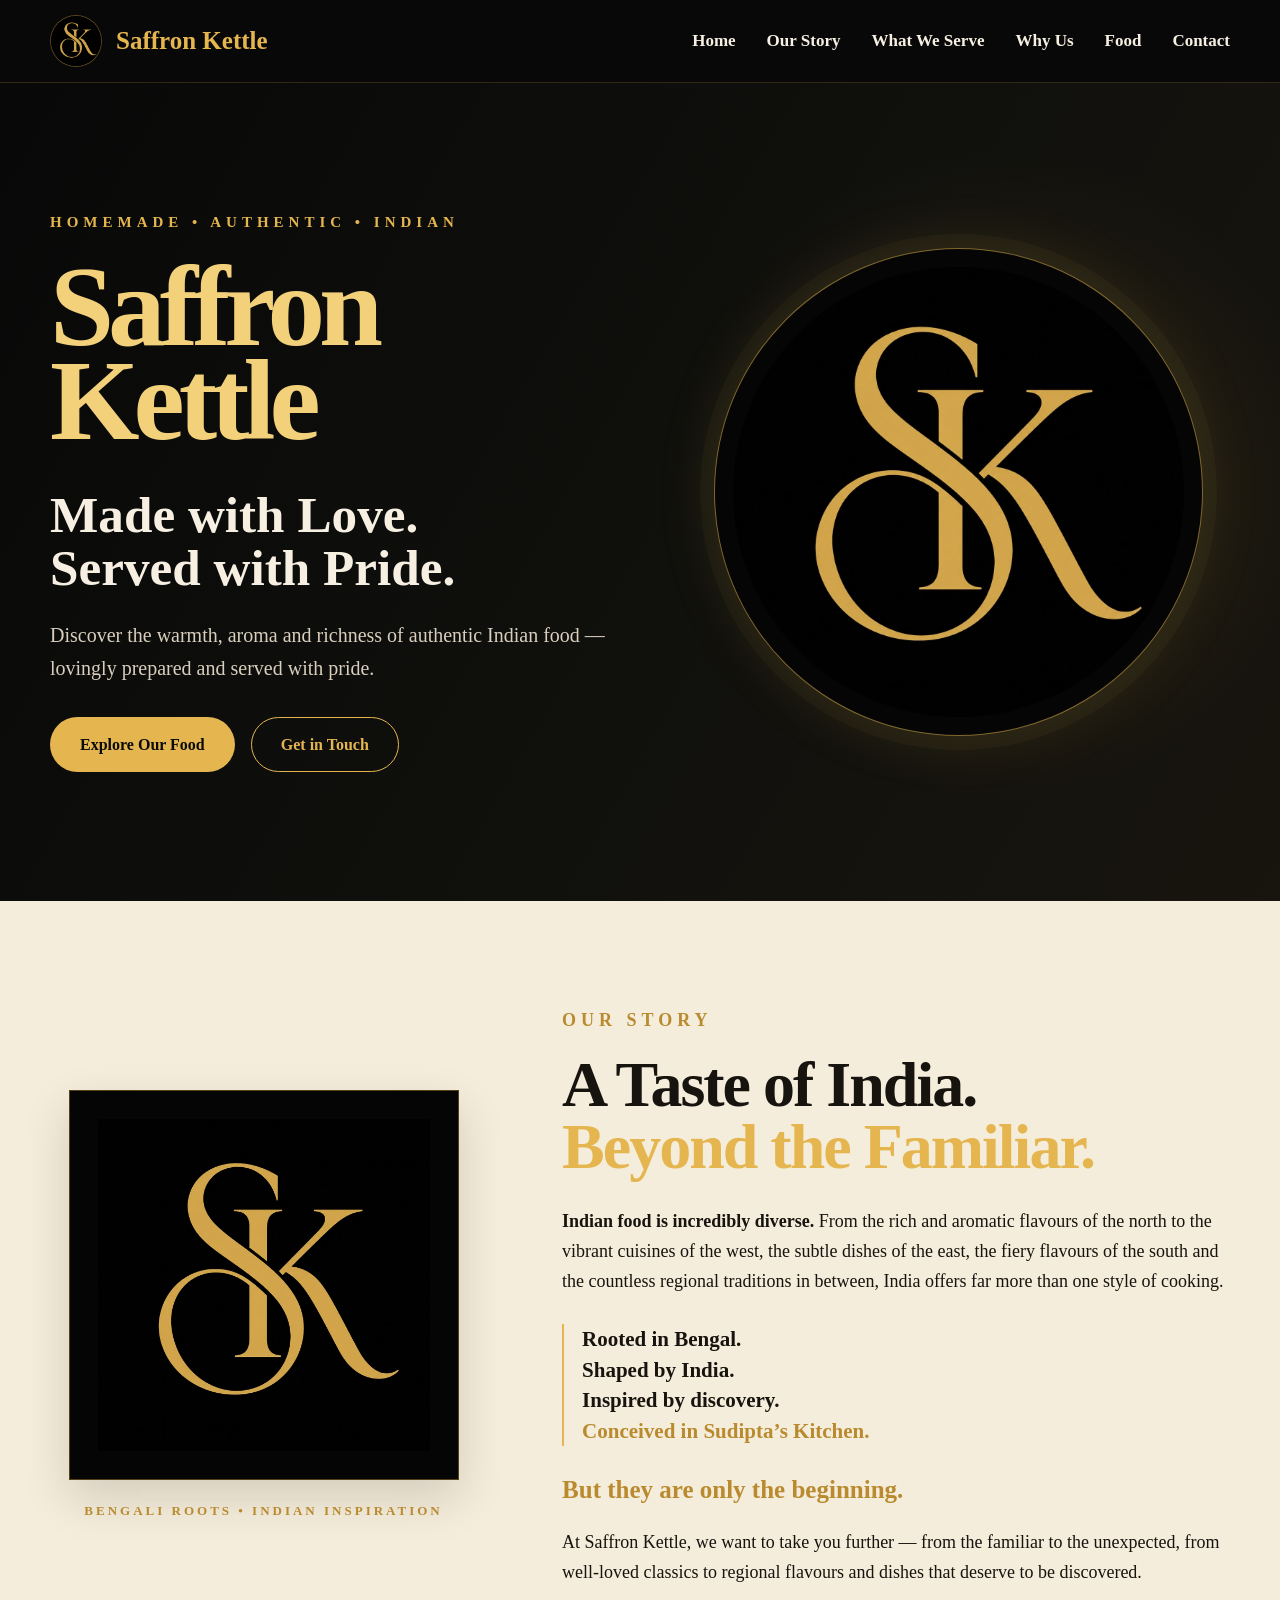
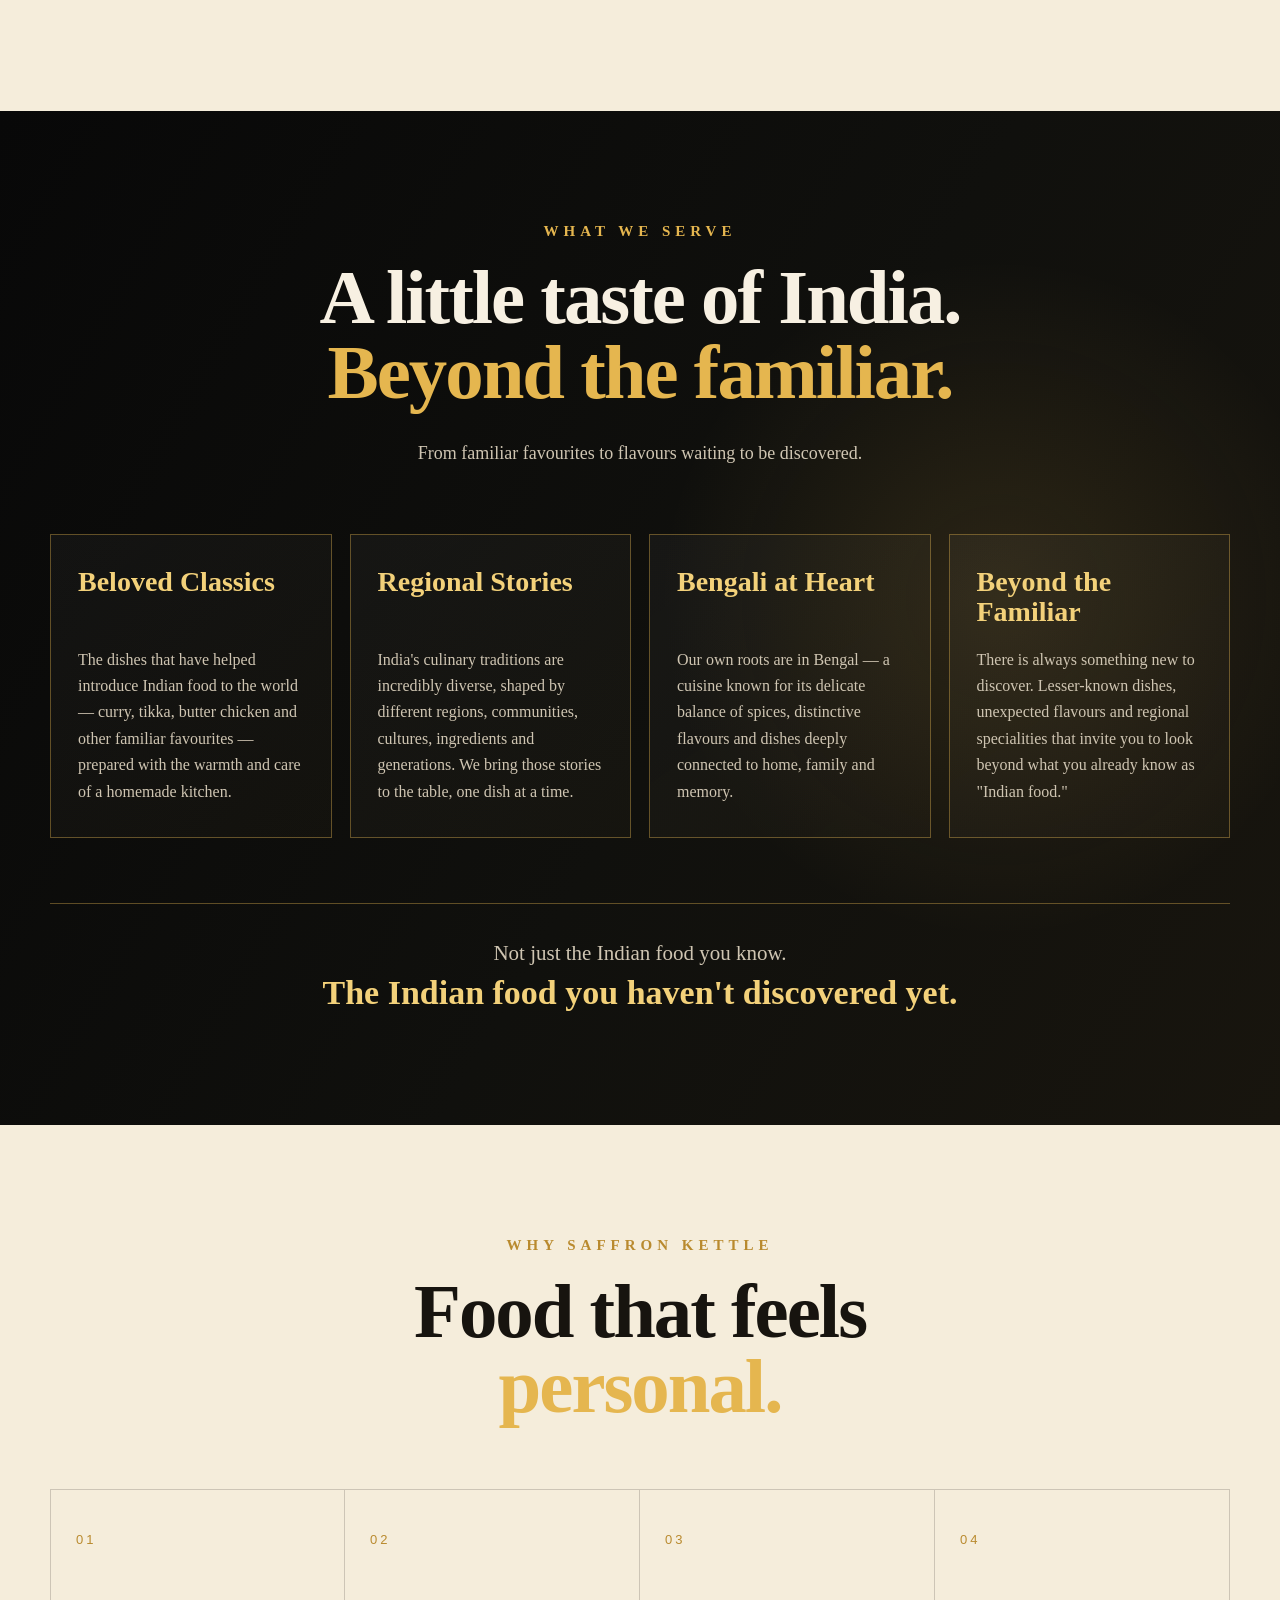
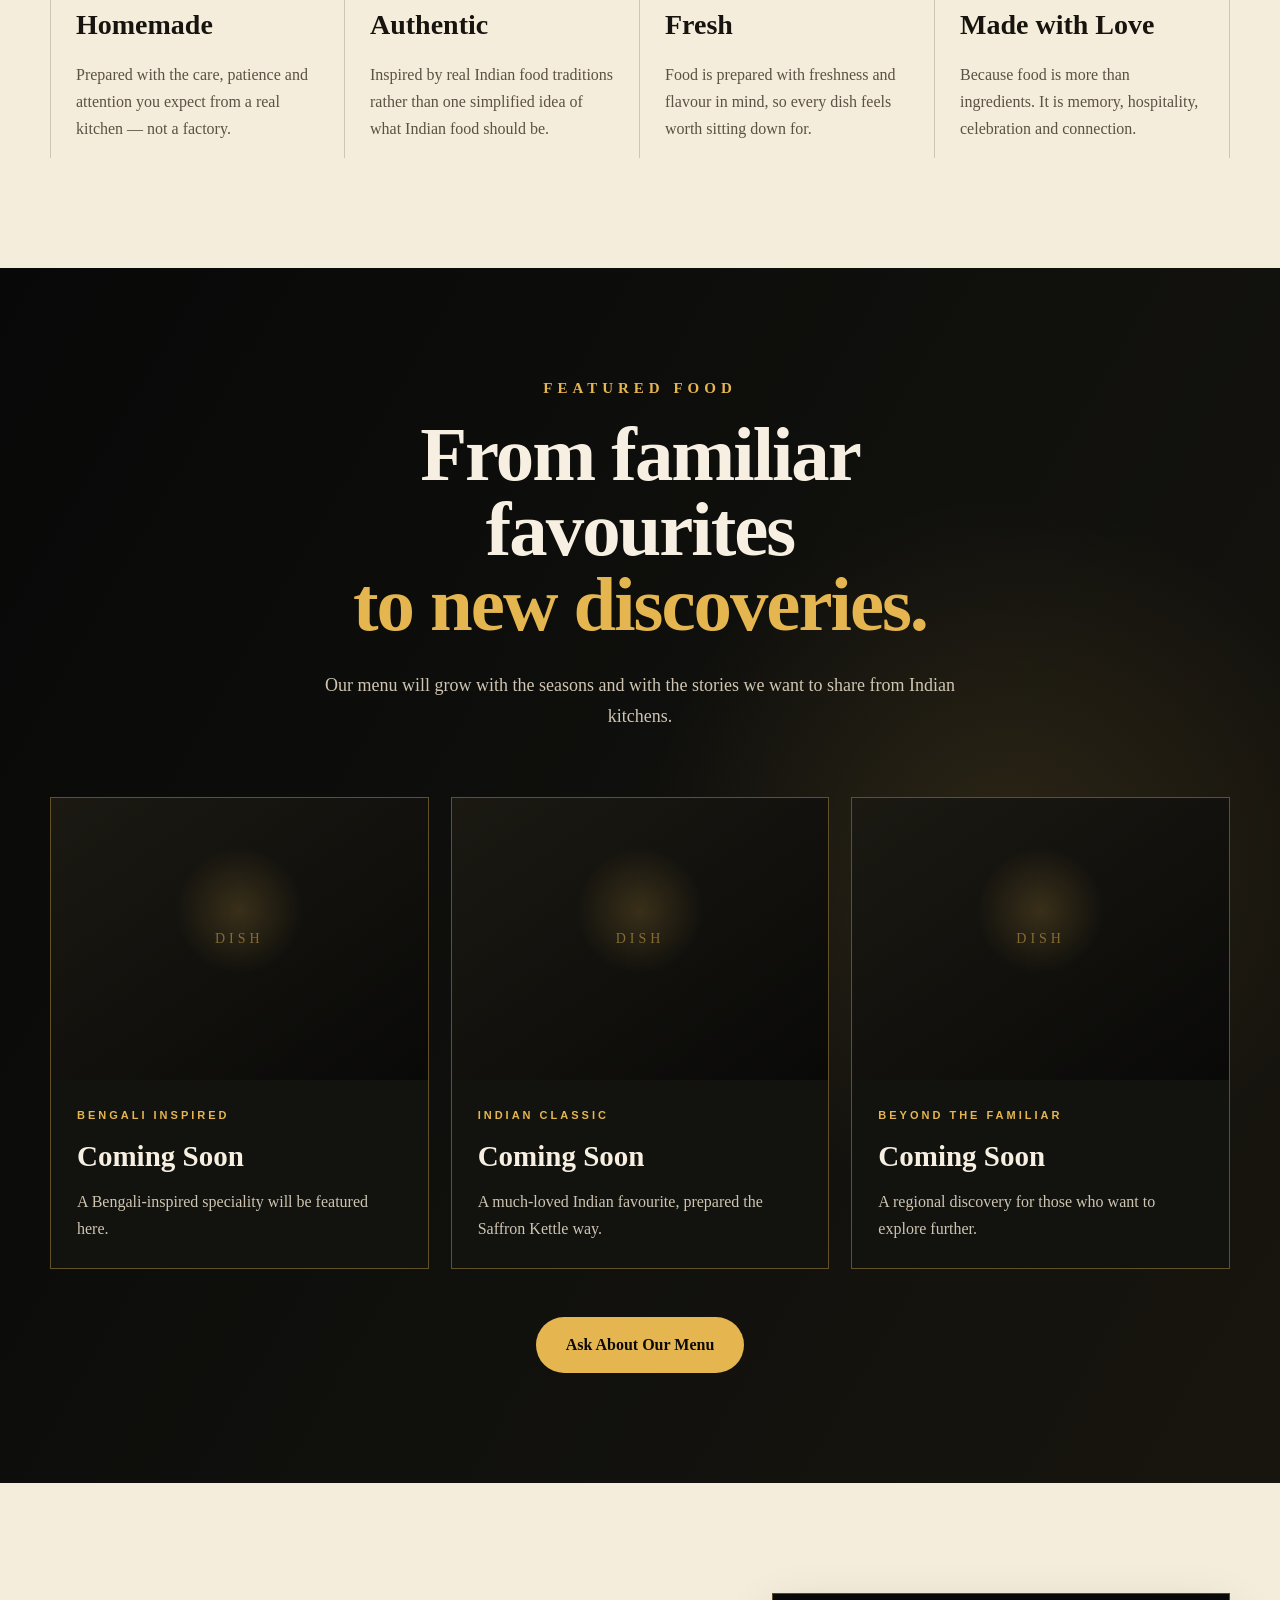
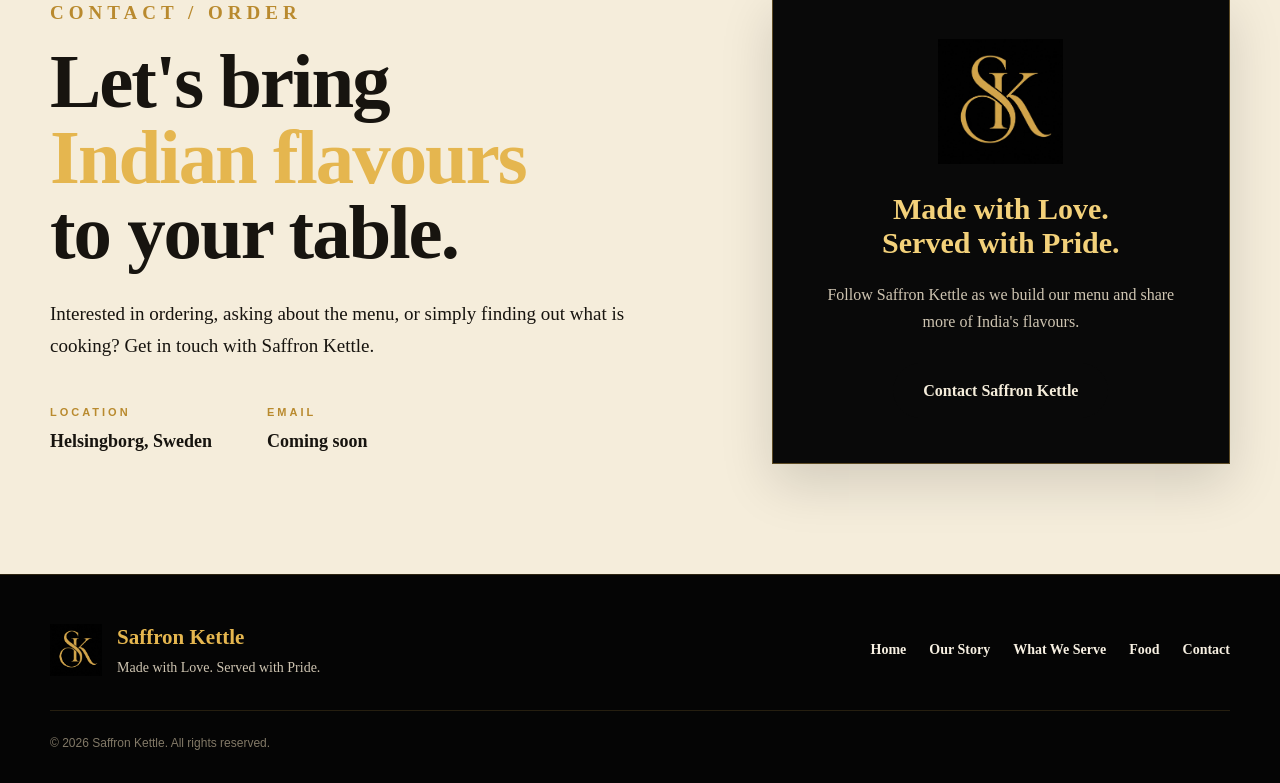
==== commit 227d384f: "Refine Our Story section Refined the Our Story messaging and visual hierarchy. Added “Conceived in S" ====
--- a/index.html
+++ b/index.html
@@ -164,7 +164,10 @@
             <div>Rooted in Bengal.</div>
             <div>Shaped by India.</div>
             <div>Inspired by discovery.</div>
-          </div>
+            <div><span>Conceived in Sudipta’s Kitchen.</span></div>
+          </div>
+
+
 
           <p class="story-highlight">
             But they are only the beginning.
--- a/style.css
+++ b/style.css
@@ -419,6 +419,7 @@
   font-size: 20px !important;
 }
 
+
 /* =========================================================
    WHAT WE SERVE
 ========================================================= */
@@ -1069,25 +1070,24 @@
 ========================================================= */
 
 .story-beats {
-  margin: 28px auto 0;
-  padding-left: 22px;
+  margin: 28px 0 0;
+  padding-left: 18px;
   border-left: 2px solid var(--gold);
-  width: min(100%, 390px);
+  width: 100%;
   text-align: left;
 }
 
 .story-beats div {
   font-family: Georgia, "Times New Roman", serif;
-  font-size: clamp(24px, 3vw, 34px);
-  line-height: 1.3;
+  font-size: clamp(18px, 1.8vw, 21px);
+  line-height: 1.45;
   font-weight: 700;
-  color: var(--ink);
-  margin-bottom: 3px;
-}
-
-.story-beats div:last-child {
+  color: var(--text-dark);
+  margin: 0;
+}
+
+.story-beats span {
   color: var(--gold-dark);
-  margin-bottom: 0;
 }
 
 .story-visual > h4 {
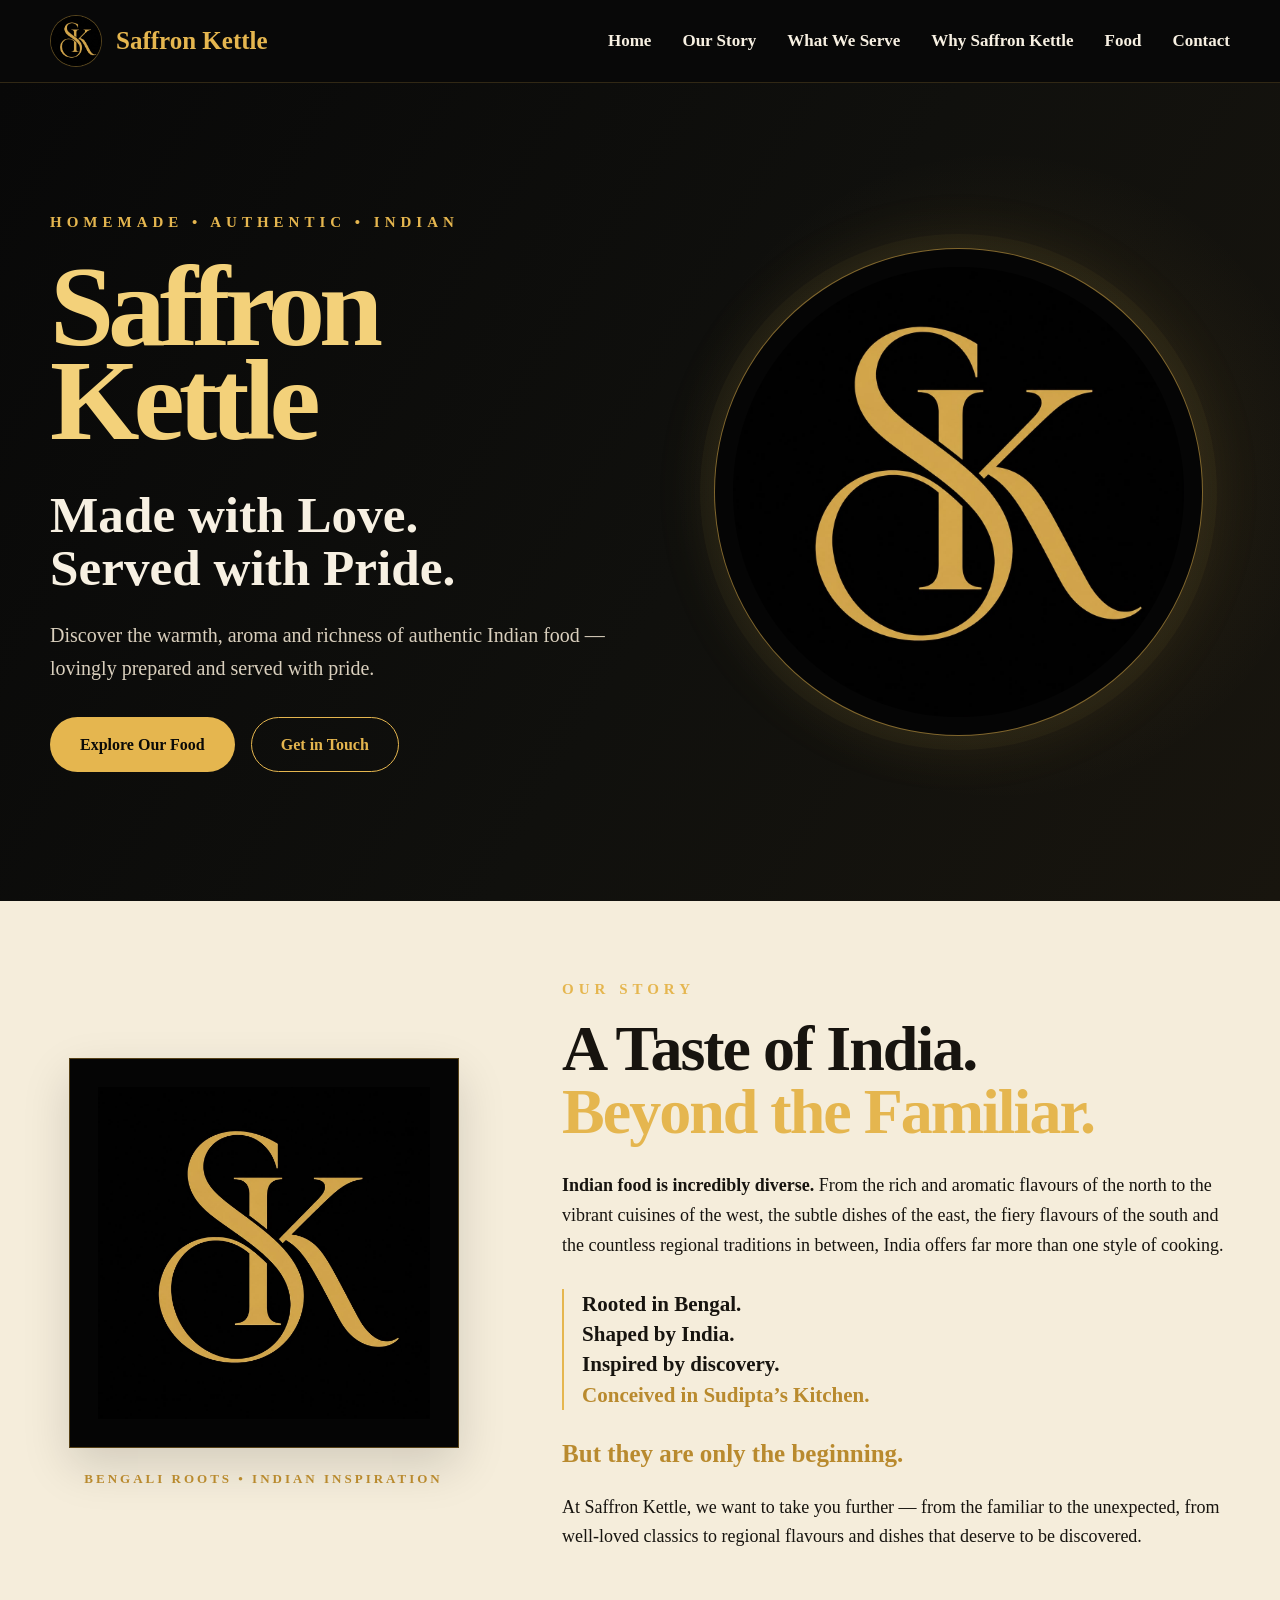
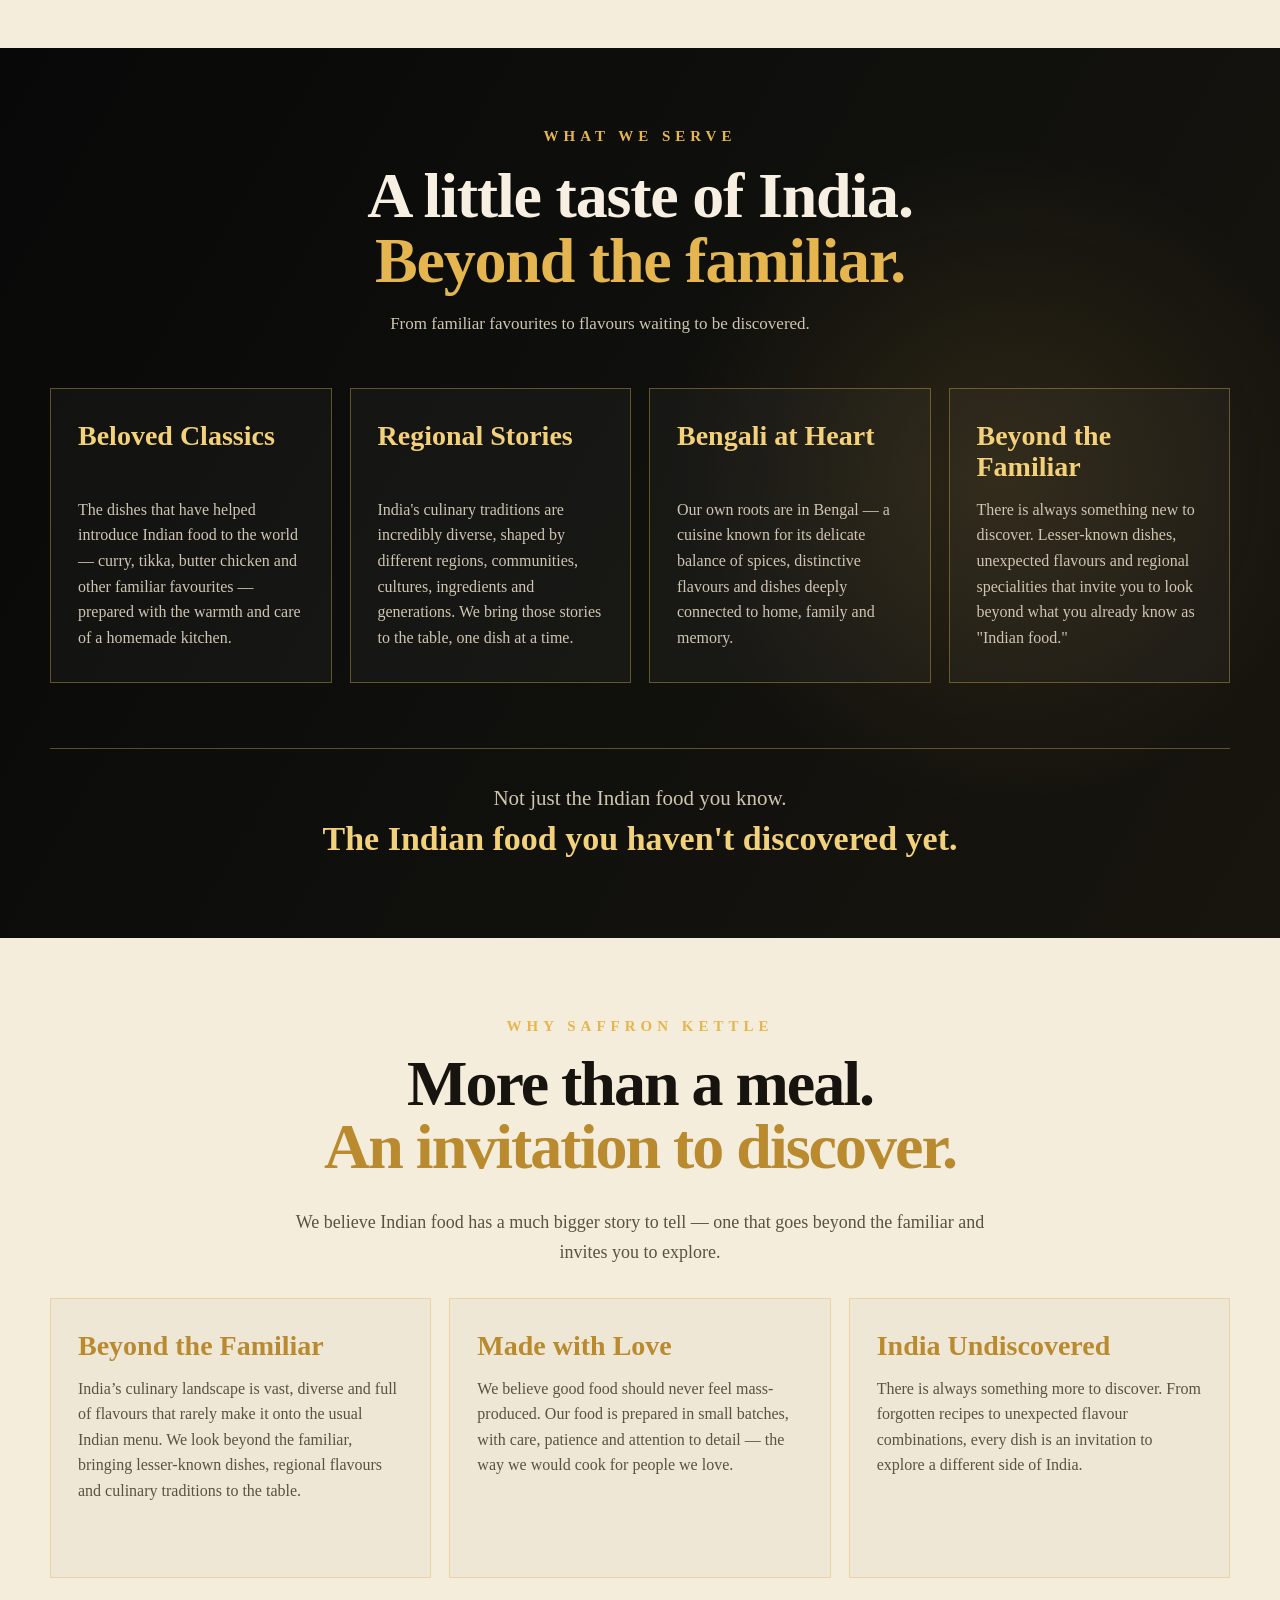
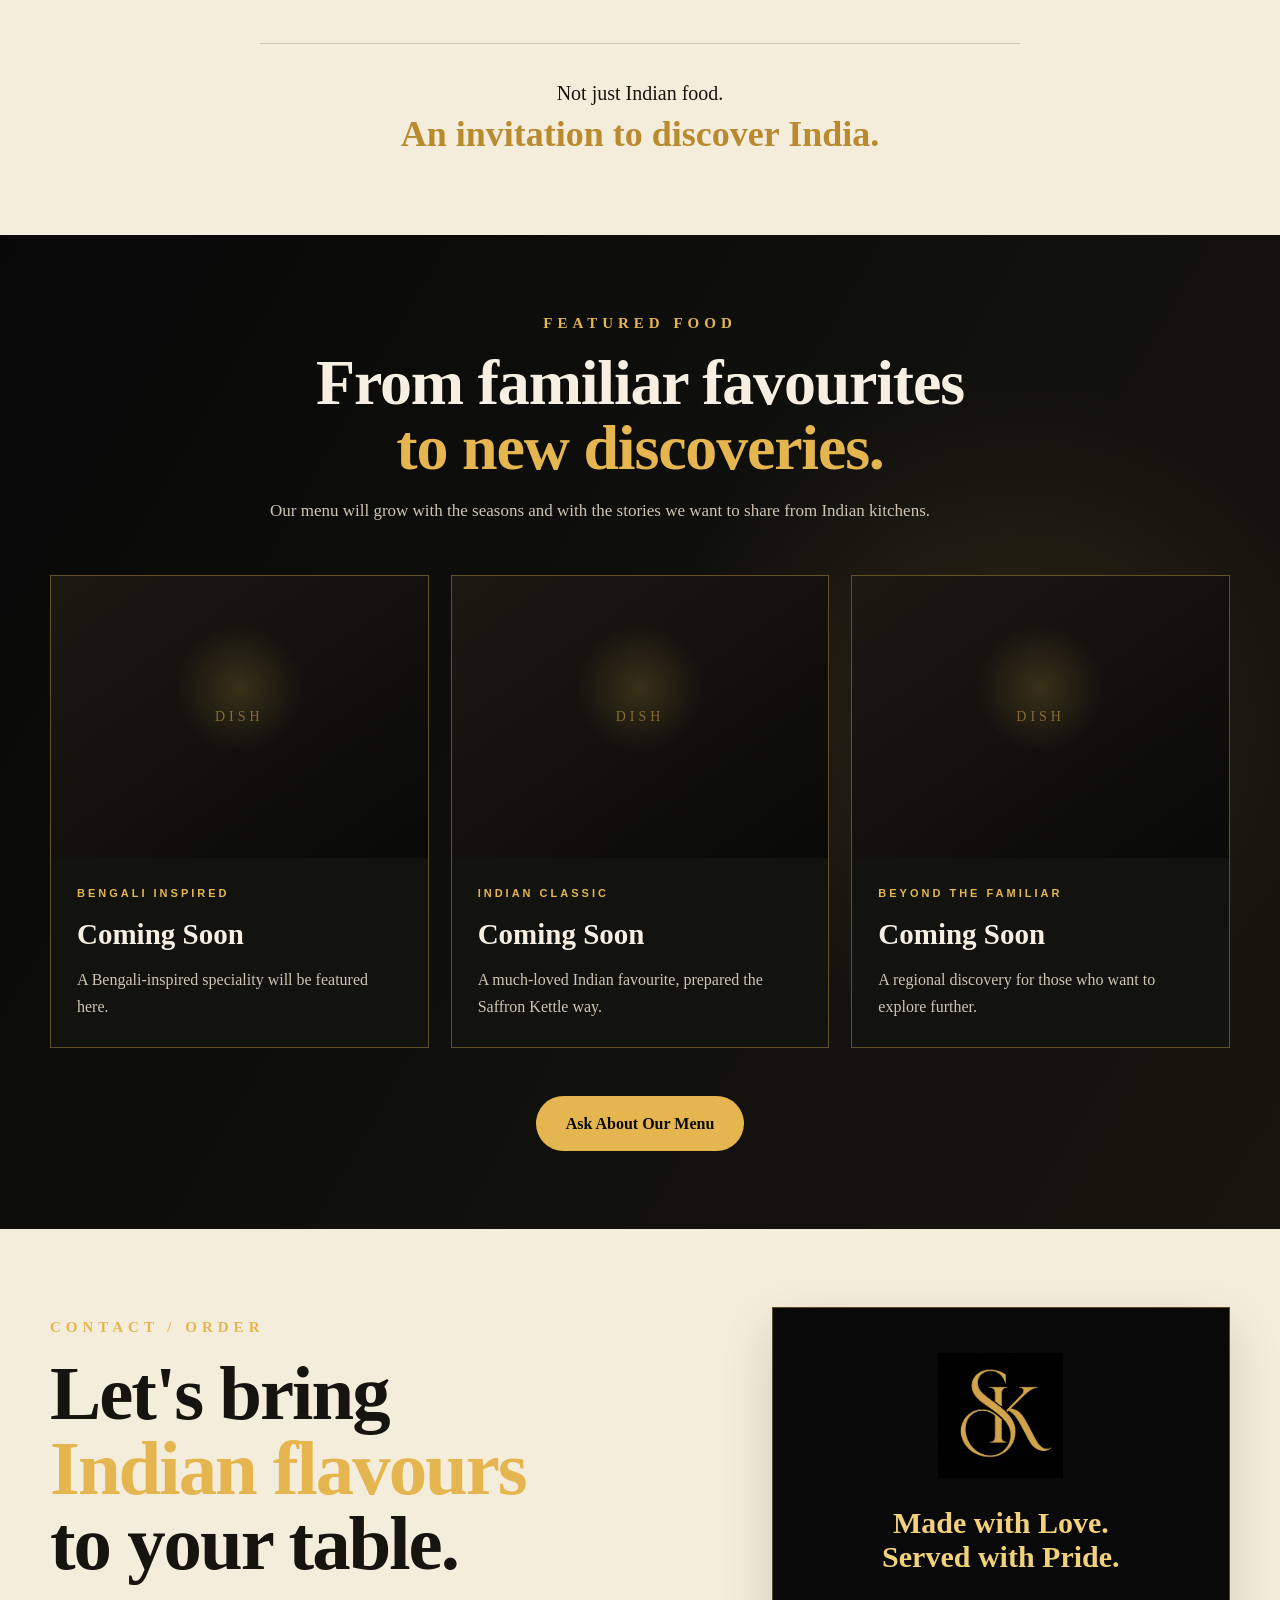
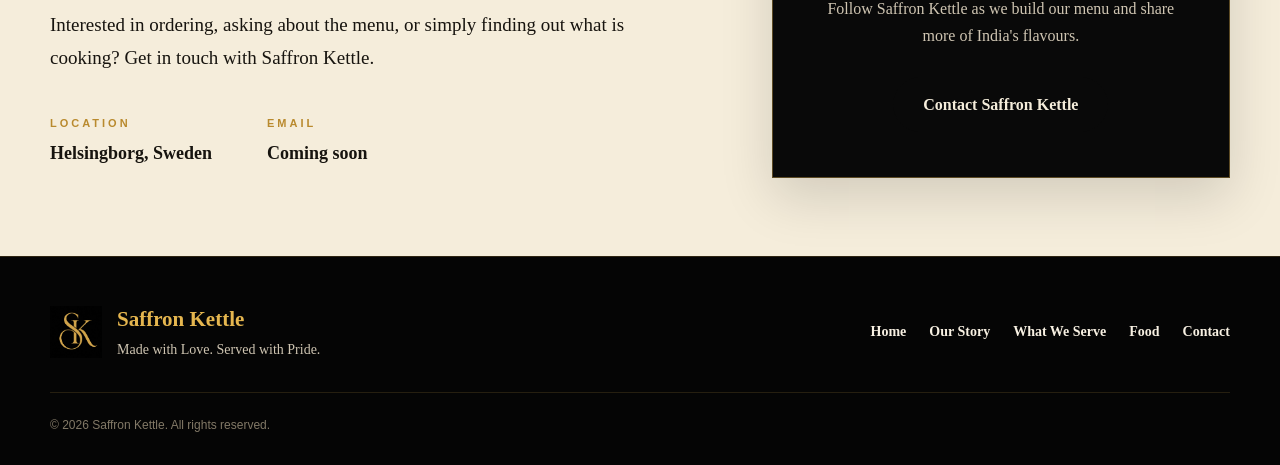
==== commit 749ba624: "V1.2 — Lock visual baseline before Featured Food Locks the current Saffron Kettle website visual bas" ====
--- a/index.html
+++ b/index.html
@@ -37,7 +37,7 @@
         <a href="#home">Home</a>
         <a href="#story">Our Story</a>
         <a href="#serve">What We Serve</a>
-        <a href="#why-us">Why Us</a>
+        <a href="#why-saffron-kettle">Why Saffron Kettle</a>
         <a href="#food">Food</a>
         <a href="#contact">Contact</a>
       </nav>
@@ -143,7 +143,7 @@
         <!-- Story content -->
         <div class="story-copy">
 
-          <p class="eyebrow dark">
+          <p class="eyebrow gold">
             OUR STORY
           </p>
 
@@ -301,97 +301,52 @@
     <!-- =========================
          WHY SAFFRON KETTLE
     ========================== -->
-    <section id="why-us" class="why section-light">
-
-      <div class="section-heading dark-heading">
-
-        <p class="eyebrow dark">
-          WHY SAFFRON KETTLE
-        </p>
-
-        <h2>
-          Food that feels<br>
-          <span>personal.</span>
-        </h2>
-
-      </div>
-
-
-      <div class="why-grid">
-
-        <article class="why-item">
-
-          <span class="why-icon">
-            01
-          </span>
-
-          <h3>
-            Homemade
-          </h3>
-
+    <section id="why-saffron-kettle" class="why-section section-light">
+      <div class="section-heading">
+        <p class="eyebrow gold">WHY SAFFRON KETTLE</p>
+        <h2>More than a meal.<br><span>An invitation to discover.</span></h2>
+        <p>
+          We believe Indian food has a much bigger story to tell — one that goes
+          beyond the familiar and invites you to explore.
+        </p>
+      </div>
+
+      <div class="why-pillars">
+
+        <article class="why-pillar">
+          <h3>Beyond the Familiar</h3>
           <p>
-            Prepared with the care, patience and attention you expect
-            from a real kitchen — not a factory.
-          </p>
-
-        </article>
-
-
-        <article class="why-item">
-
-          <span class="why-icon">
-            02
-          </span>
-
-          <h3>
-            Authentic
-          </h3>
-
+            India’s culinary landscape is vast, diverse and full of flavours that
+            rarely make it onto the usual Indian menu. We look beyond the familiar,
+            bringing lesser-known dishes, regional flavours and culinary traditions
+            to the table.
+          </p>
+        </article>
+
+        <article class="why-pillar">
+          <h3>Made with Love</h3>
           <p>
-            Inspired by real Indian food traditions rather than one
-            simplified idea of what Indian food should be.
-          </p>
-
-        </article>
-
-
-        <article class="why-item">
-
-          <span class="why-icon">
-            03
-          </span>
-
-          <h3>
-            Fresh
-          </h3>
-
+            We believe good food should never feel mass-produced. Our food is
+            prepared in small batches, with care, patience and attention to detail —
+            the way we would cook for people we love.
+          </p>
+        </article>
+
+        <article class="why-pillar">
+          <h3>India Undiscovered</h3>
           <p>
-            Food is prepared with freshness and flavour in mind, so
-            every dish feels worth sitting down for.
-          </p>
-
-        </article>
-
-
-        <article class="why-item">
-
-          <span class="why-icon">
-            04
-          </span>
-
-          <h3>
-            Made with Love
-          </h3>
-
-          <p>
-            Because food is more than ingredients. It is memory,
-            hospitality, celebration and connection.
-          </p>
-
-        </article>
-
-      </div>
-
+            There is always something more to discover. From forgotten recipes to
+            unexpected flavour combinations, every dish is an invitation to explore
+            a different side of India.
+          </p>
+        </article>
+
+      </div>
+
+      <div class="why-closing">
+        <span>Not just Indian food.</span>
+        <strong>An invitation to discover India.</strong>
+      </div>
     </section>
 
 
@@ -524,7 +479,7 @@
 
         <div class="contact-copy">
 
-          <p class="eyebrow dark">
+          <p class="eyebrow gold">
             CONTACT / ORDER
           </p>
 
--- a/style.css
+++ b/style.css
@@ -172,6 +172,7 @@
 ========================================================= */
 
 .eyebrow {
+  font-family: var(--serif);
   font-size: 15px;
   font-weight: 700;
   letter-spacing: 5px;
@@ -562,48 +563,171 @@
 }
 
 /* =========================================================
-   WHY US
-========================================================= */
-
-.why {
+   WHY SAFFRON KETTLE
+========================================================= */
+
+.why-section {
   padding: 110px 0;
-}
-
-.why-grid {
+  background: var(--cream);
+  color: var(--text-dark);
+}
+
+.why-section .section-heading {
   width: min(100% - 48px, var(--max-width));
-  margin: auto;
+  margin: 0 auto 75px;
+  text-align: center;
+}
+
+.why-section .section-heading .eyebrow {
+  font-family: var(--serif);
+  color: var(--gold-dark);
+}
+
+.why-section .section-heading h2 {
+  max-width: 850px;
+  margin: 0 auto 28px;
+  color: var(--text-dark);
+  font-size: clamp(48px, 6vw, 78px);
+  line-height: 0.98;
+  letter-spacing: -2px;
+}
+
+.why-section .section-heading h2 span {
+  color: var(--gold-dark);
+}
+
+.why-section .section-heading > p:last-child {
+  max-width: 720px;
+  margin: 0 auto;
+  color: #5b5144;
+  font-size: 18px;
+  line-height: 1.7;
+}
+
+.why-pillars {
+  width: min(100% - 48px, var(--max-width));
+  margin: 0 auto;
   display: grid;
-  grid-template-columns: repeat(4, 1fr);
-  border-top: 1px solid rgba(23, 20, 15, 0.18);
-}
-
-.why-item {
-  padding: 35px 25px 15px;
-  border-right: 1px solid rgba(23, 20, 15, 0.18);
-}
-
-.why-item:first-child {
-  border-left: 1px solid rgba(23, 20, 15, 0.18);
-}
-
-.why-icon {
-  display: inline-block;
+  grid-template-columns: repeat(3, 1fr);
+  border-top: 1px solid var(--border-dark);
+  border-bottom: 1px solid var(--border-dark);
+}
+
+.why-pillar {
+  position: relative;
+  padding: 45px 35px 50px;
+  border-right: 1px solid var(--border-dark);
+}
+
+.why-pillar:first-child {
+  border-left: 1px solid var(--border-dark);
+}
+
+.why-pillar:last-child {
+  border-right: none;
+}
+
+.why-pillar h3 {
+  margin: 0 0 18px;
   color: var(--gold-dark);
-  font-family: var(--sans);
-  font-size: 13px;
-  letter-spacing: 3px;
-  margin-bottom: 50px;
-}
-
-.why-item h3 {
-  font-size: 28px;
-  margin-bottom: 12px;
-}
-
-.why-item p {
+  font-size: 30px;
+  line-height: 1.15;
+}
+
+.why-pillar p {
+  margin: 0;
   color: #5b5144;
   font-size: 16px;
-}
+  line-height: 1.7;
+}
+
+.why-closing {
+  width: min(100% - 48px, 760px);
+  margin: 65px auto 0;
+  padding-top: 35px;
+  text-align: center;
+  border-top: 1px solid rgba(23, 20, 15, 0.18);
+}
+
+.why-closing span {
+  display: block;
+  color: var(--text-dark);
+  font-size: 20px;
+  line-height: 1.4;
+}
+
+.why-closing strong {
+  display: block;
+  margin-top: 5px;
+  color: var(--gold-dark);
+  font-size: clamp(25px, 3vw, 36px);
+  line-height: 1.25;
+}
+
+@media (max-width: 760px) {
+  .why-section {
+    padding: 75px 0;
+  }
+
+  .why-section .section-heading {
+    width: min(100% - 28px, var(--max-width));
+    margin-bottom: 55px;
+  }
+
+  .why-section .section-heading h2 {
+    font-size: clamp(43px, 12vw, 65px);
+    letter-spacing: -1.5px;
+  }
+
+  .why-section .section-heading > p:last-child {
+    font-size: 16px;
+  }
+
+  .why-pillars {
+    width: min(100% - 28px, var(--max-width));
+    grid-template-columns: 1fr;
+    border-bottom: none;
+  }
+
+  .why-pillar,
+  .why-pillar:first-child {
+    border-left: none;
+    border-right: none;
+    border-bottom: 1px solid var(--border-dark);
+    padding: 38px 25px 42px;
+  }
+
+  .why-pillar:last-child {
+    border-bottom: none;
+  }
+
+  .why-pillar h3 {
+    font-size: 27px;
+  }
+
+  .why-pillar p {
+    font-size: 15px;
+    line-height: 1.7;
+  }
+
+  .why-closing {
+    width: min(100% - 28px, 760px);
+    margin-top: 50px;
+    padding-top: 28px;
+  }
+
+  .why-closing span {
+    font-size: 18px;
+  }
+
+  .why-closing strong {
+    font-size: 25px;
+  }
+}
+
+/* =========================================================
+   FOOD
+========================================================= */
 
 /* =========================================================
    FOOD
@@ -830,19 +954,8 @@
     grid-template-columns: 0.7fr 1.3fr;
     gap: 50px;
   }
-
-  .serve-grid,
-  .why-grid {
+  .serve-grid {
     grid-template-columns: repeat(2, 1fr);
-  }
-
-  .why-item:nth-child(2) {
-    border-right: none;
-  }
-
-  .why-item:nth-child(3),
-  .why-item:nth-child(4) {
-    border-top: 1px solid rgba(23, 20, 15, 0.18);
   }
 
   .food-grid {
@@ -949,7 +1062,7 @@
 
   .story,
   .serve,
-  .why,
+  .why-section,
   .food,
   .contact {
     padding: 75px 0;
@@ -978,31 +1091,13 @@
   .story-copy > p {
     font-size: 17px;
   }
-
   .serve-grid,
-  .why-grid,
   .food-grid {
     grid-template-columns: 1fr;
   }
 
   .serve-card {
     min-height: auto;
-  }
-
-  .why-grid {
-    border-left: 1px solid rgba(23, 20, 15, 0.18);
-    border-right: 1px solid rgba(23, 20, 15, 0.18);
-  }
-
-  .why-item,
-  .why-item:first-child,
-  .why-item:nth-child(2) {
-    border-right: none;
-    border-top: 1px solid rgba(23, 20, 15, 0.18);
-  }
-
-  .why-item:first-child {
-    border-top: none;
   }
 
   .contact-details {
@@ -1119,3 +1214,351 @@
     max-width: 430px;
   }
 }
+
+/* =========================================================
+   FINAL SECTION HEADING SYSTEM
+========================================================= */
+
+.section-heading {
+  width: min(100% - 48px, var(--max-width));
+  margin: 0 auto 50px;
+}
+
+.section-heading .eyebrow {
+  display: block;
+  margin-bottom: 16px;
+  font-family: var(--serif);
+  font-size: 13px;
+  font-weight: 700;
+  letter-spacing: 4px;
+  line-height: 1.25;
+}
+
+.section-heading h2 {
+  margin: 0 0 18px;
+  font-family: var(--serif);
+  font-size: clamp(42px, 5vw, 64px);
+  font-weight: 700;
+  line-height: 1.02;
+  letter-spacing: -1.2px;
+}
+
+.section-heading h2 span {
+  color: var(--gold);
+}
+
+.section-light .section-heading h2 { color: var(--text-dark); }
+.section-dark .section-heading h2 { color: var(--text-light); }
+
+.section-light .section-heading .eyebrow { color: var(--gold-dark); }
+.section-dark .section-heading .eyebrow { color: var(--gold); }
+
+.section-heading > p:last-child {
+  max-width: 680px;
+  margin: 0;
+  font-family: var(--serif);
+  font-size: 17px;
+  font-weight: 400;
+  line-height: 1.55;
+}
+
+.section-light .section-heading > p:last-child { color: #5b5144; }
+.section-dark .section-heading > p:last-child { color: var(--muted-light); }
+
+/* ---------- One-scroll-window spacing ---------- */
+
+.story,
+.serve,
+.why-section,
+.food,
+.contact {
+  padding-top: 78px;
+  padding-bottom: 78px;
+}
+
+/* ---------- Smaller section hero statements ---------- */
+
+.story .section-heading h2,
+.serve .section-heading h2,
+.why-section .section-heading h2,
+.food .section-heading h2,
+.contact .section-heading h2 {
+  font-size: clamp(42px, 5vw, 64px);
+}
+
+@media (max-width: 760px) {
+  .section-heading {
+    width: min(100% - 28px, var(--max-width));
+    margin-bottom: 40px;
+  }
+
+  .section-heading .eyebrow {
+    margin-bottom: 13px;
+    font-size: 11px;
+    letter-spacing: 3px;
+  }
+
+  .section-heading h2,
+  .story .section-heading h2,
+  .serve .section-heading h2,
+  .why-section .section-heading h2,
+  .food .section-heading h2,
+  .contact .section-heading h2 {
+    font-size: clamp(36px, 10vw, 52px);
+    line-height: 1.03;
+    letter-spacing: -0.8px;
+  }
+
+  .section-heading > p:last-child {
+    font-size: 15px;
+    line-height: 1.55;
+  }
+
+  .story,
+  .serve,
+  .why-section,
+  .food,
+  .contact {
+    padding-top: 60px;
+    padding-bottom: 60px;
+  }
+}
+
+/* =========================================================
+   WHY SAFFRON KETTLE — tighter intro to pillars
+========================================================= */
+
+.why-section .section-heading {
+  margin-bottom: 30px;
+}
+
+@media (max-width: 760px) {
+  .why-section .section-heading {
+    margin-bottom: 24px;
+  }
+}
+
+
+/* =========================================================
+   FINAL SECTION LABEL SYSTEM
+   Matches HOMEMADE • AUTHENTIC • INDIAN
+========================================================= */
+
+.section-heading .eyebrow,
+.story-copy > .eyebrow,
+.contact-copy > .eyebrow {
+  font-family: var(--serif);
+  font-size: 15px;
+  font-weight: 700;
+  letter-spacing: 5px;
+  line-height: 1.4;
+  color: var(--gold);
+}
+
+.section-light .eyebrow.gold,
+.section-dark .eyebrow.gold {
+  color: var(--gold);
+}
+
+
+/* =========================================================
+   WHY SAFFRON KETTLE — PILLARS
+   Styled like WHAT WE SERVE cards
+========================================================= */
+
+.why-pillars {
+  width: min(100% - 48px, var(--max-width));
+  margin: 0 auto;
+  display: grid;
+  grid-template-columns: repeat(3, 1fr);
+  gap: 18px;
+  border: none;
+}
+
+.why-pillar,
+.why-pillar:first-child,
+.why-pillar:last-child {
+  position: relative;
+  min-height: 280px;
+  padding: 32px 27px;
+  border: 1px solid rgba(185, 138, 46, 0.38);
+  background: linear-gradient(
+    145deg,
+    rgba(255, 255, 255, 0.55),
+    rgba(229, 182, 79, 0.045)
+  );
+  transition:
+    transform 0.3s ease,
+    border-color 0.3s ease,
+    background 0.3s ease,
+    box-shadow 0.3s ease;
+}
+
+.why-pillar:hover {
+  transform: translateY(-6px);
+  border-color: rgba(185, 138, 46, 0.8);
+  background: linear-gradient(
+    145deg,
+    rgba(255, 255, 255, 0.72),
+    rgba(229, 182, 79, 0.09)
+  );
+  box-shadow: 0 14px 30px rgba(23, 20, 15, 0.08);
+}
+
+.why-pillar h3 {
+  margin: 0 0 18px;
+  color: var(--gold-dark);
+  font-size: 28px;
+  line-height: 1.1;
+}
+
+.why-pillar p {
+  margin: 0;
+  color: #5b5144;
+  font-size: 16px;
+  line-height: 1.65;
+}
+
+@media (max-width: 760px) {
+  .why-pillars {
+    width: min(100% - 28px, var(--max-width));
+    grid-template-columns: 1fr;
+    gap: 14px;
+  }
+
+  .why-pillar,
+  .why-pillar:first-child,
+  .why-pillar:last-child {
+    min-height: 0;
+    padding: 30px 25px;
+    border: 1px solid rgba(185, 138, 46, 0.38);
+  }
+
+  .why-pillar:hover {
+    transform: translateY(-3px);
+  }
+
+  .why-pillar h3 {
+    font-size: 27px;
+  }
+}
+
+
+/* =========================================================
+   UNIFIED CARD LANGUAGE
+   WHAT WE SERVE + WHY SAFFRON KETTLE
+========================================================= */
+
+/* Shared card geometry and motion */
+.serve-card,
+.why-pillar {
+  min-height: 280px;
+  padding: 32px 27px;
+  border: 1px solid var(--border-gold);
+  border-radius: 0;
+  transition:
+    transform 0.3s ease,
+    border-color 0.3s ease,
+    background 0.3s ease;
+}
+
+/* Shared hover behaviour */
+.serve-card:hover,
+.why-pillar:hover {
+  transform: translateY(-6px);
+  border-color: rgba(229, 182, 79, 0.8);
+  box-shadow: none;
+}
+
+/* What We Serve keeps its dark-section background language */
+.serve-card {
+  background: rgba(255, 255, 255, 0.03);
+}
+
+.serve-card:hover {
+  background: rgba(229, 182, 79, 0.06);
+}
+
+/* Why uses the same card language, adapted to the cream section */
+.why-pillars {
+  width: min(100% - 48px, var(--max-width));
+  margin: 0 auto;
+  display: grid;
+  grid-template-columns: repeat(3, 1fr);
+  gap: 18px;
+  border: none;
+}
+
+.why-pillar,
+.why-pillar:first-child,
+.why-pillar:last-child {
+  position: relative;
+  min-height: 280px;
+  padding: 32px 27px;
+  border: 1px solid var(--border-gold);
+  background: rgba(23, 20, 15, 0.025);
+}
+
+.why-pillar:hover {
+  background: rgba(229, 182, 79, 0.06);
+  box-shadow: none;
+}
+
+/* Shared card typography */
+.serve-card h3,
+.why-pillar h3 {
+  margin-bottom: 14px;
+  font-size: 28px;
+  font-weight: 700;
+  line-height: 1.1;
+}
+
+.serve-card p,
+.why-pillar p {
+  margin: 0;
+  font-size: 16px;
+  font-weight: 400;
+  line-height: 1.6;
+}
+
+/* Preserve section-specific text colours */
+.why-pillar h3 {
+  color: var(--gold-dark);
+}
+
+.why-pillar p {
+  color: #5b5144;
+}
+
+/* Responsive card mechanics are shared.
+   Why remains 3 -> 1 because it has exactly three pillars;
+   What We Serve retains its content-appropriate grid. */
+@media (max-width: 760px) {
+  .serve-card,
+  .why-pillar {
+    min-height: 0;
+    padding: 30px 25px;
+  }
+
+  .serve-card:hover,
+  .why-pillar:hover {
+    transform: translateY(-3px);
+  }
+
+  .why-pillars {
+    width: min(100% - 28px, var(--max-width));
+    grid-template-columns: 1fr;
+    gap: 14px;
+  }
+
+  .serve-card h3,
+  .why-pillar h3 {
+    font-size: 27px;
+  }
+
+  .serve-card p,
+  .why-pillar p {
+    font-size: 15px;
+    line-height: 1.6;
+  }
+}
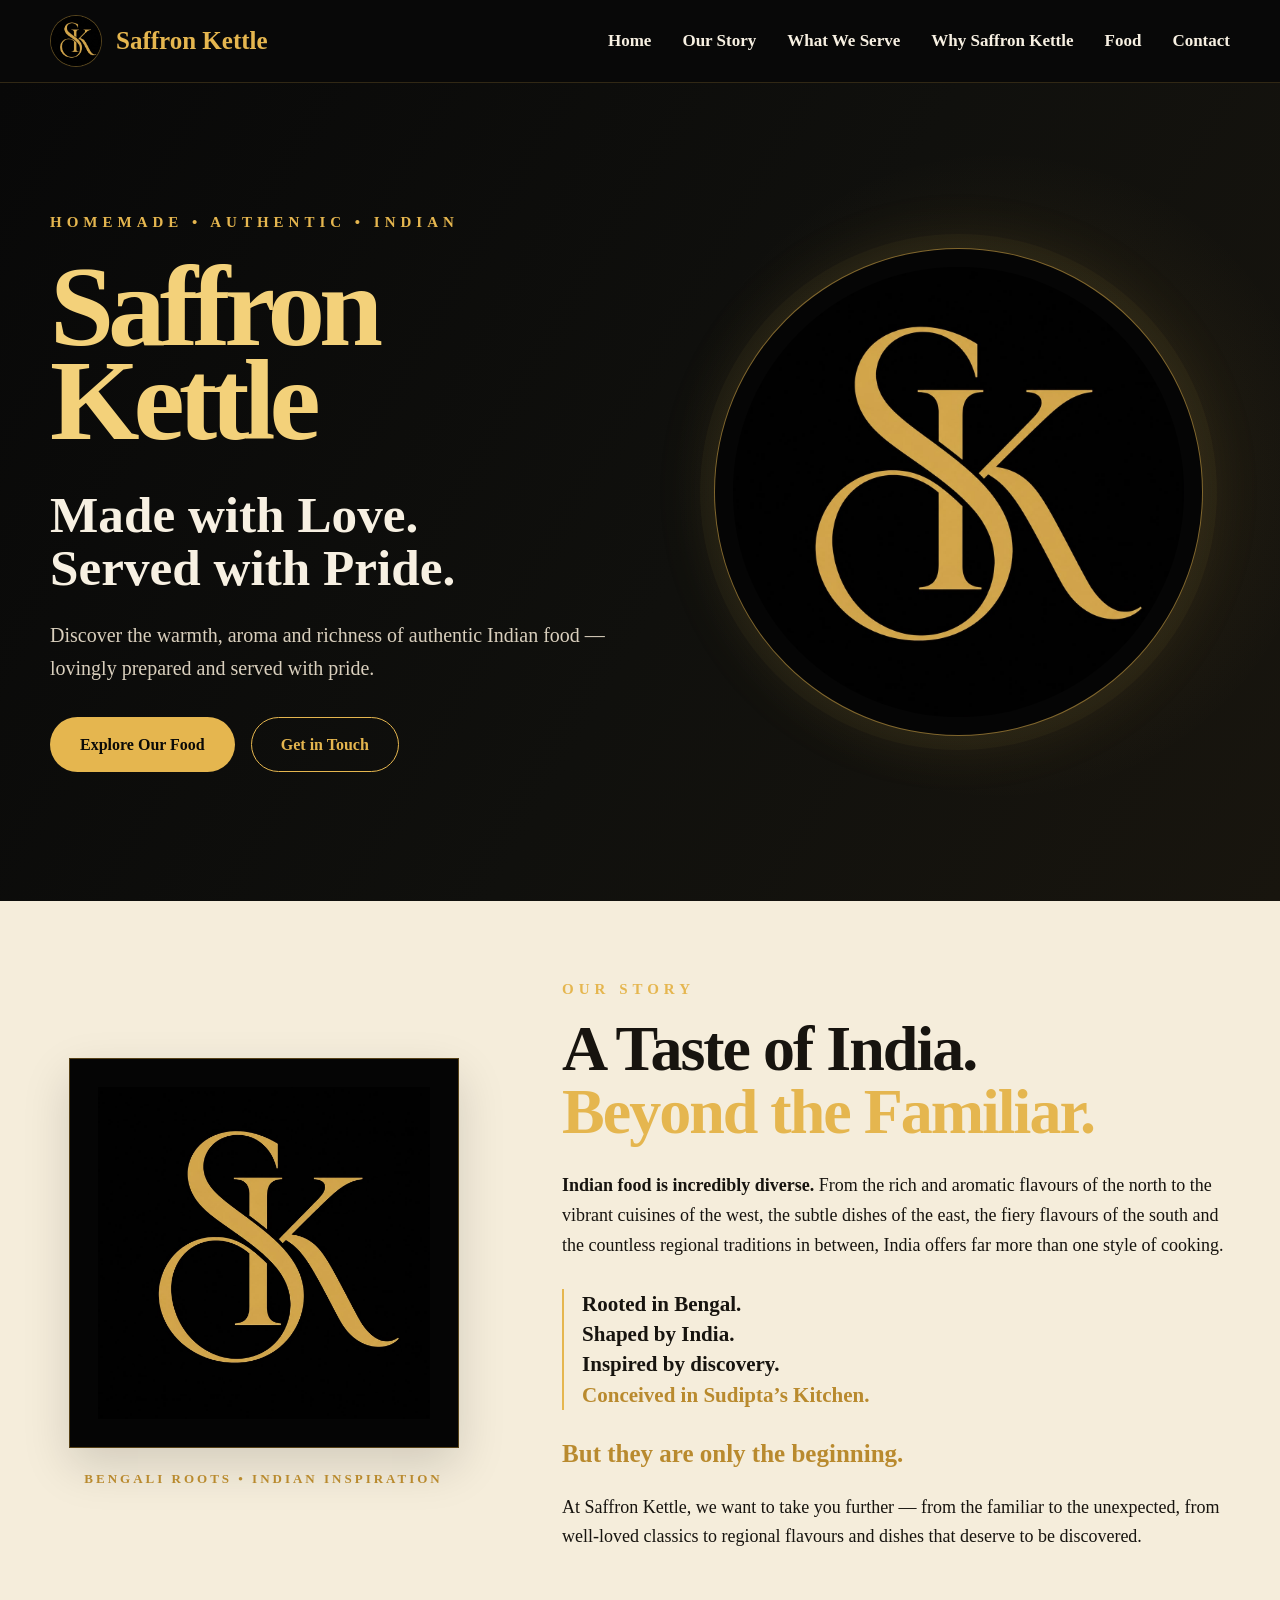
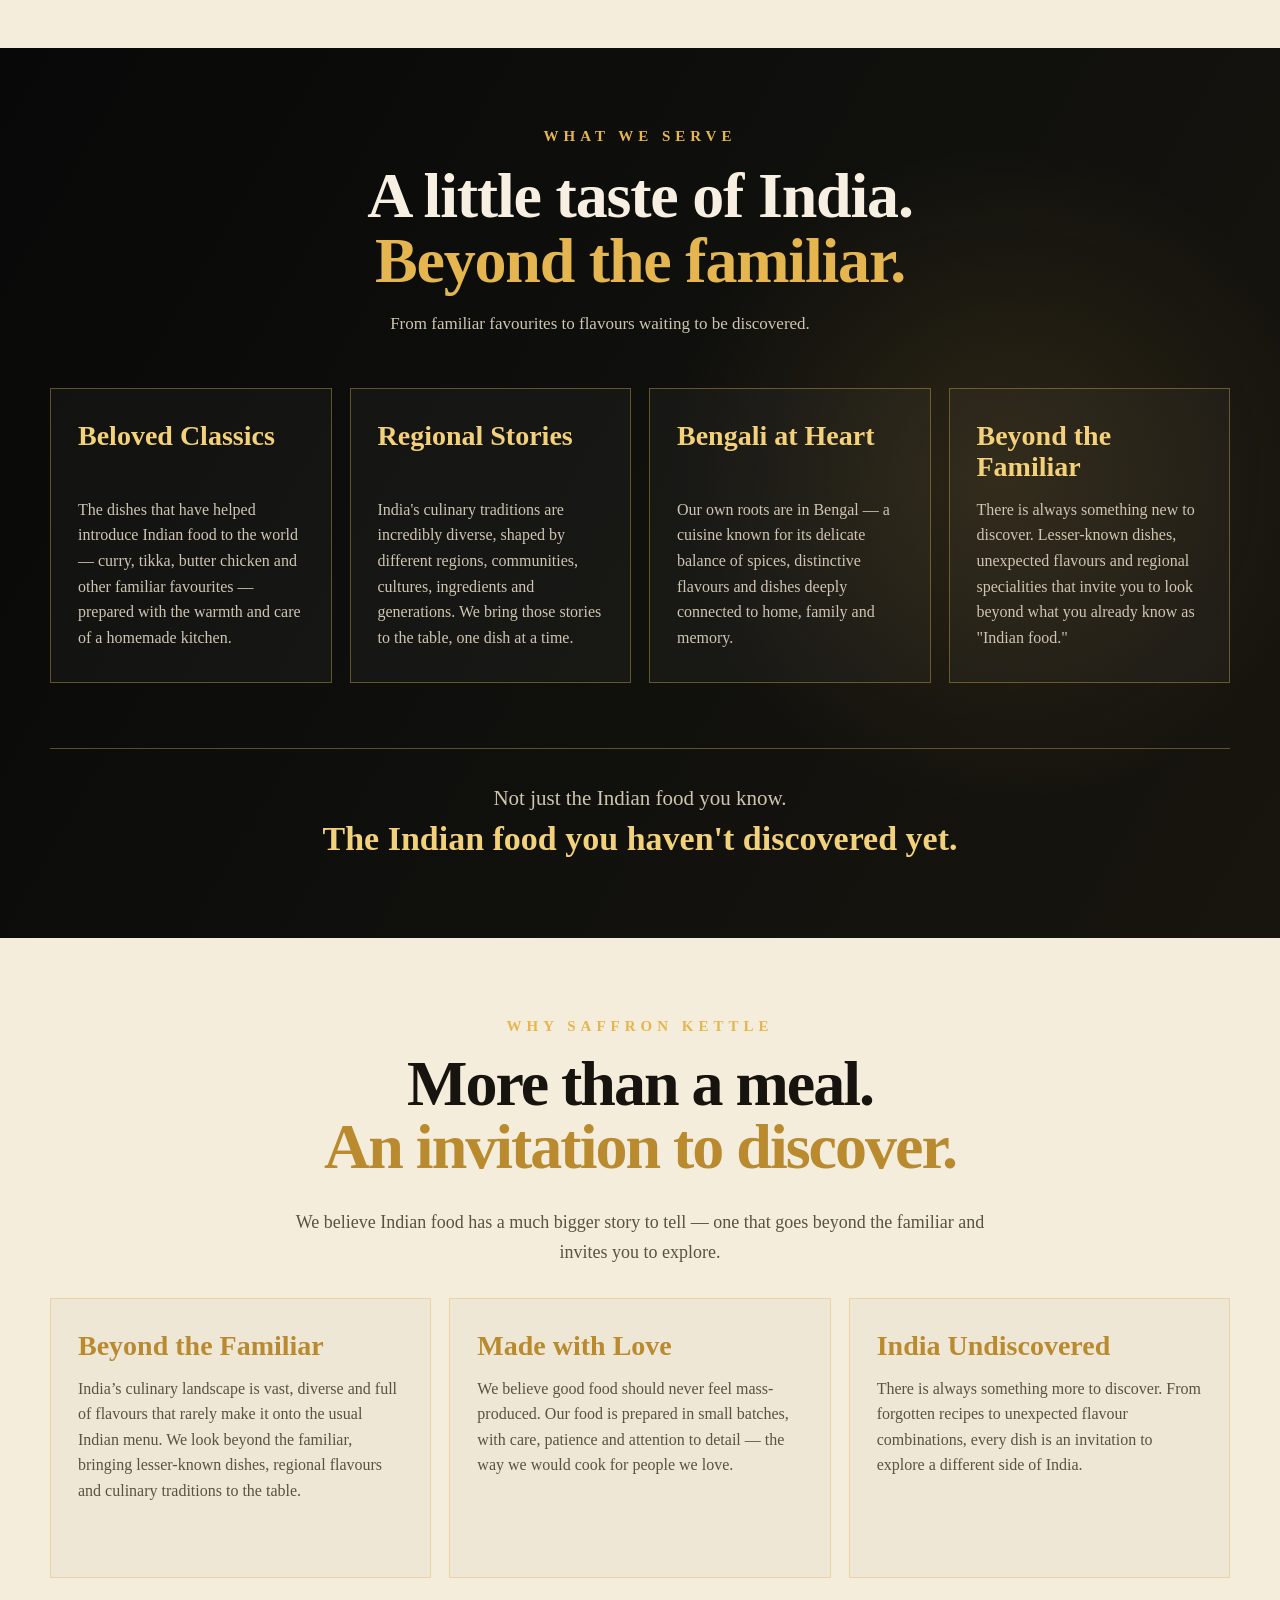
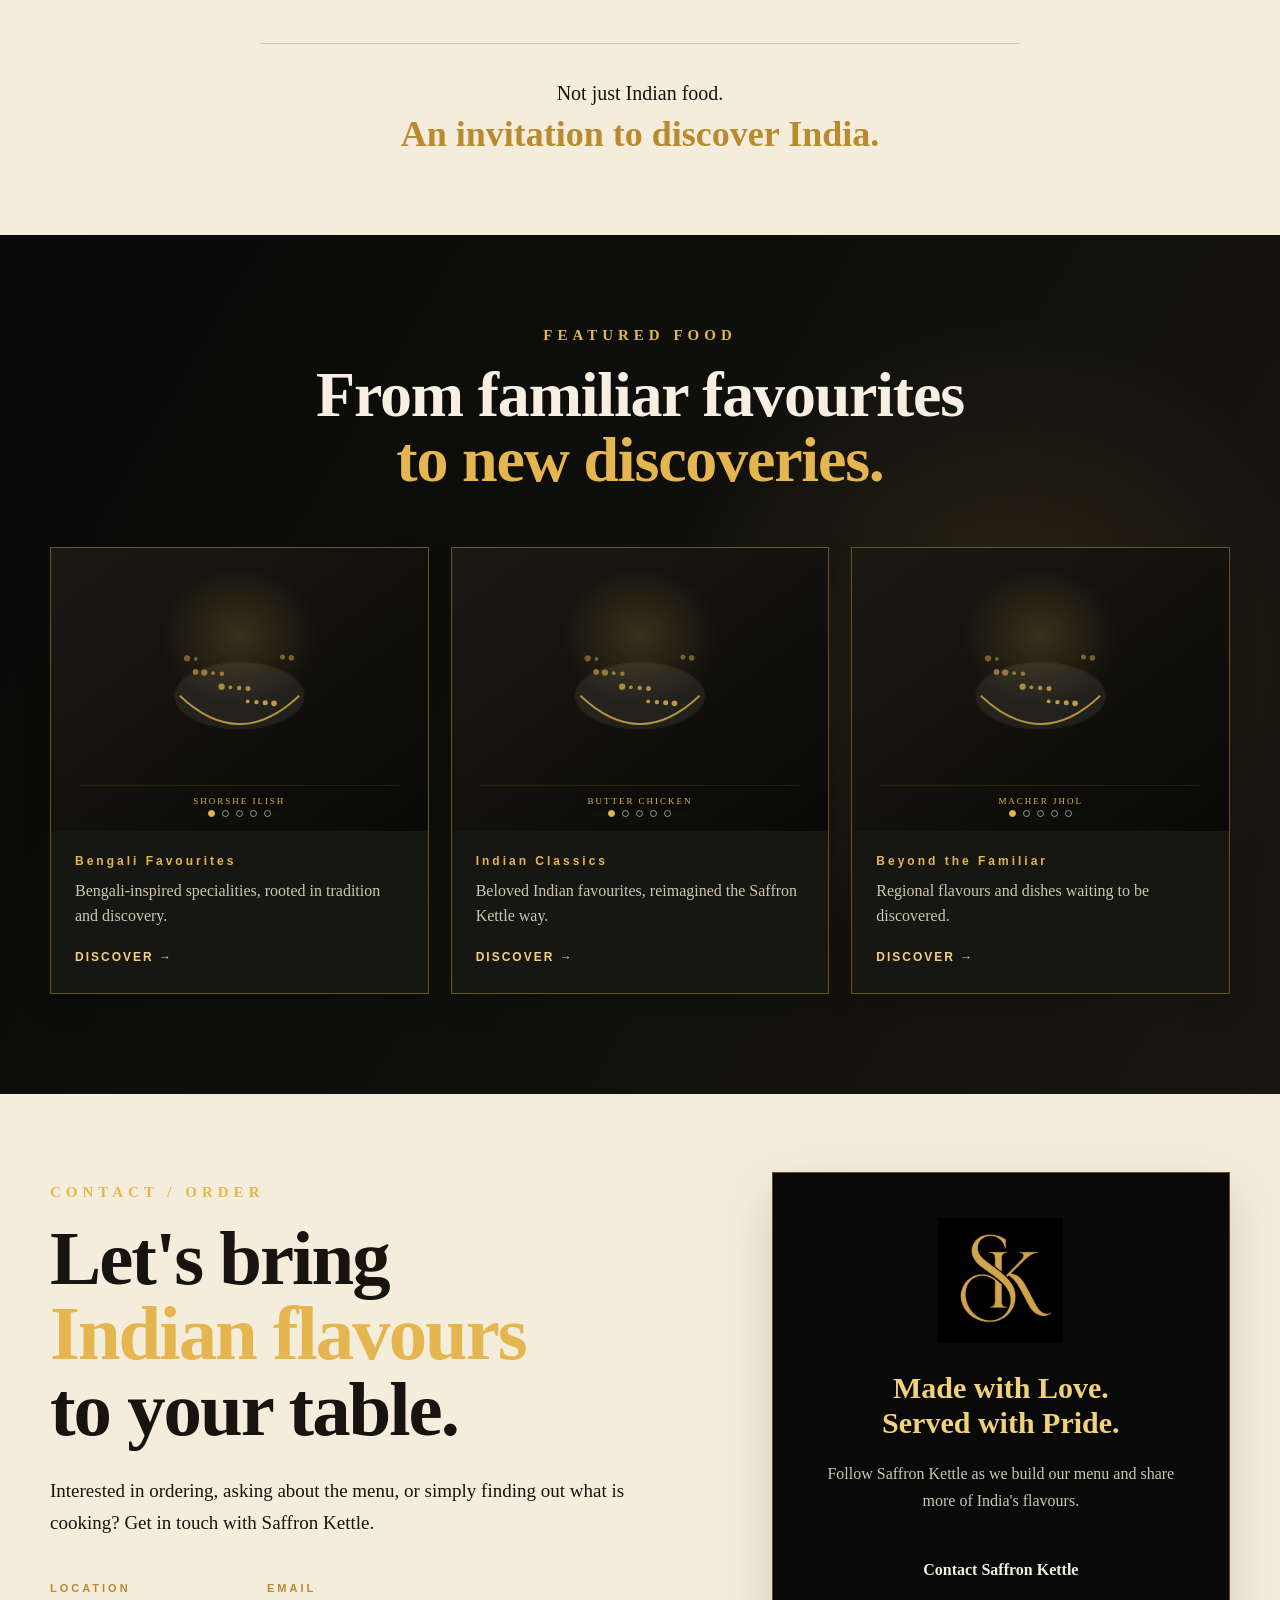
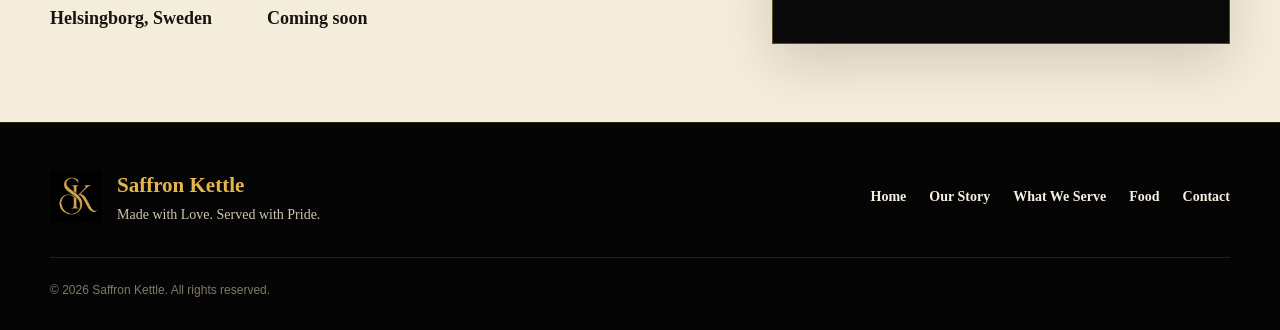
==== commit 4a96ed90: "V1.3 Featured Food carousel working baseline Establishes the working V1.3 Featured Food baseline wit" ====
--- a/index.html
+++ b/index.html
@@ -350,12 +350,13 @@
     </section>
 
 
-    <!-- =========================
-         FEATURED FOOD
-    ========================== -->
-    <section id="food" class="food section-dark">
-
-      <div class="section-heading">
+    <!-- =========================================================
+        FEATURED FOOD — V1.3
+    ========================================================= -->
+
+    <section id="food" class="featured-food section-dark">
+
+      <div class="section-heading featured-food-heading">
 
         <p class="eyebrow gold">
           FEATURED FOOD
@@ -366,104 +367,243 @@
           <span>to new discoveries.</span>
         </h2>
 
-        <p>
-          Our menu will grow with the seasons and with the stories we
-          want to share from Indian kitchens.
-        </p>
-
-      </div>
-
-
-      <div class="food-grid">
-
-        <article class="food-card">
-
-          <div class="food-placeholder">
-            <span>
-              Dish
+      </div>
+
+
+      <div class="featured-grid">
+
+        <!-- FEATURED CARD 1 -->
+
+        <article
+          class="featured-card"
+          data-carousel="bengali"
+        >
+
+          <div class="featured-image">
+
+            <img
+              src="images/food-bengali-01.svg"
+              alt="Bengali food placeholder"
+            >
+
+            <span class="featured-dish-name" aria-live="polite">
+              DISH NAME
             </span>
-          </div>
-
-          <div class="food-card-content">
-
-            <p class="food-region">
-              BENGALI INSPIRED
+
+            <div
+              class="featured-dots"
+              aria-label="Bengali Favourites images"
+            >
+
+              <button
+                type="button"
+                class="featured-dot active"
+                aria-label="Bengali Favourites image 1"
+                aria-current="true"
+              ></button>
+
+              <button
+                type="button"
+                class="featured-dot"
+                aria-label="Bengali Favourites image 2"
+              ></button>
+
+              <button
+                type="button"
+                class="featured-dot"
+                aria-label="Bengali Favourites image 3"
+              ></button>
+
+              <button
+                type="button"
+                class="featured-dot"
+                aria-label="Bengali Favourites image 4"
+              ></button>
+
+              <button
+                type="button"
+                class="featured-dot"
+                aria-label="Bengali Favourites image 5"
+              ></button>
+
+            </div>
+
+          </div>
+
+
+          <div class="featured-content">
+
+            <p class="featured-category">
+              Bengali Favourites
             </p>
 
-            <h3>
-              Coming Soon
-            </h3>
-
-            <p>
-              A Bengali-inspired speciality will be featured here.
+            <p class="featured-description">
+              Bengali-inspired specialities, rooted in tradition and discovery.
             </p>
 
-          </div>
-
-        </article>
-
-
-        <article class="food-card">
-
-          <div class="food-placeholder">
-            <span>
-              Dish
+            <span class="featured-link">
+              DISCOVER →
             </span>
-          </div>
-
-          <div class="food-card-content">
-
-            <p class="food-region">
-              INDIAN CLASSIC
+
+          </div>
+
+        </article>
+
+
+        <!-- FEATURED CARD 2 -->
+
+        <article
+          class="featured-card"
+          data-carousel="classic"
+        >
+
+          <div class="featured-image">
+
+            <img
+              src="images/food-classic-01.svg"
+              alt="Indian classics food placeholder"
+            >
+
+            <span class="featured-dish-name" aria-live="polite">
+              DISH NAME
+            </span>
+
+            <div
+              class="featured-dots"
+              aria-label="Indian Classics images"
+            >
+
+              <button
+                type="button"
+                class="featured-dot active"
+                aria-label="Indian Classics image 1"
+                aria-current="true"
+              ></button>
+
+              <button
+                type="button"
+                class="featured-dot"
+                aria-label="Indian Classics image 2"
+              ></button>
+
+              <button
+                type="button"
+                class="featured-dot"
+                aria-label="Indian Classics image 3"
+              ></button>
+
+              <button
+                type="button"
+                class="featured-dot"
+                aria-label="Indian Classics image 4"
+              ></button>
+
+              <button
+                type="button"
+                class="featured-dot"
+                aria-label="Indian Classics image 5"
+              ></button>
+
+            </div>
+
+          </div>
+
+
+          <div class="featured-content">
+
+            <p class="featured-category">
+              Indian Classics
             </p>
 
-            <h3>
-              Coming Soon
-            </h3>
-
-            <p>
-              A much-loved Indian favourite, prepared the Saffron Kettle way.
+            <p class="featured-description">
+              Beloved Indian favourites, reimagined the Saffron Kettle way.
             </p>
 
-          </div>
-
-        </article>
-
-
-        <article class="food-card">
-
-          <div class="food-placeholder">
-            <span>
-              Dish
+            <span class="featured-link">
+              DISCOVER →
             </span>
-          </div>
-
-          <div class="food-card-content">
-
-            <p class="food-region">
-              BEYOND THE FAMILIAR
+
+          </div>
+
+        </article>
+
+
+        <!-- FEATURED CARD 3 -->
+
+        <article
+          class="featured-card"
+          data-carousel="discovery"
+        >
+
+          <div class="featured-image">
+
+            <img
+              src="images/food-discovery-01.svg"
+              alt="Beyond the Familiar food placeholder"
+            >
+
+            <span class="featured-dish-name" aria-live="polite">
+              DISH NAME
+            </span>
+
+            <div
+              class="featured-dots"
+              aria-label="Beyond the Familiar images"
+            >
+
+              <button
+                type="button"
+                class="featured-dot active"
+                aria-label="Beyond the Familiar image 1"
+                aria-current="true"
+              ></button>
+
+              <button
+                type="button"
+                class="featured-dot"
+                aria-label="Beyond the Familiar image 2"
+              ></button>
+
+              <button
+                type="button"
+                class="featured-dot"
+                aria-label="Beyond the Familiar image 3"
+              ></button>
+
+              <button
+                type="button"
+                class="featured-dot"
+                aria-label="Beyond the Familiar image 4"
+              ></button>
+
+              <button
+                type="button"
+                class="featured-dot"
+                aria-label="Beyond the Familiar image 5"
+              ></button>
+
+            </div>
+
+          </div>
+
+
+          <div class="featured-content">
+
+            <p class="featured-category">
+              Beyond the Familiar
             </p>
 
-            <h3>
-              Coming Soon
-            </h3>
-
-            <p>
-              A regional discovery for those who want to explore further.
+            <p class="featured-description">
+              Regional flavours and dishes waiting to be discovered.
             </p>
 
-          </div>
-
-        </article>
-
-      </div>
-
-
-      <div class="center-action">
-
-        <a class="btn btn-gold" href="#contact">
-          Ask About Our Menu
-        </a>
+            <span class="featured-link">
+              DISCOVER →
+            </span>
+
+          </div>
+
+        </article>
 
       </div>
 
@@ -660,5 +800,7 @@
 
   </script>
 
+  <script src="script.js"></script>
+
 </body>
 </html>
--- a/style.css
+++ b/style.css
@@ -1562,3 +1562,313 @@
     line-height: 1.6;
   }
 }
+
+/* =========================================================
+   V1.3 — FEATURED FOOD
+========================================================= */
+
+.featured-food {
+  padding: 90px 0 100px;
+}
+
+
+.featured-food-heading {
+  width: min(100% - 48px, var(--max-width));
+  margin: 0 auto 55px;
+}
+
+
+.featured-food-heading h2 {
+  margin-bottom: 0;
+}
+
+
+.featured-grid {
+  width: min(100% - 48px, var(--max-width));
+  margin: 0 auto;
+
+  display: grid;
+  grid-template-columns: repeat(3, 1fr);
+
+  gap: 22px;
+}
+
+
+.featured-card {
+  display: flex;
+  flex-direction: column;
+
+  min-width: 0;
+  overflow: hidden;
+
+  border: 1px solid var(--border-gold);
+
+  background: var(--black-card);
+
+  box-shadow:
+    0 10px 28px rgba(0, 0, 0, 0.14);
+
+  transition:
+    transform 0.3s ease,
+    box-shadow 0.3s ease,
+    border-color 0.3s ease;
+}
+
+
+.featured-card:hover {
+  transform: translateY(-5px);
+
+  border-color:
+    rgba(229, 182, 79, 0.8);
+
+  box-shadow:
+    0 18px 38px rgba(0, 0, 0, 0.22);
+}
+
+
+.featured-image {
+  width: 100%;
+
+  aspect-ratio: 4 / 3;
+
+  overflow: hidden;
+}
+
+
+.featured-image img {
+  display: block;
+
+  width: 100%;
+  height: 100%;
+
+  object-fit: cover;
+
+  transition:
+    transform 0.5s ease;
+}
+
+
+.featured-card:hover .featured-image img {
+  transform: scale(1.04);
+}
+
+
+.featured-content {
+  flex: 1;
+
+  padding: 22px 24px 24px;
+}
+
+
+.featured-category {
+  color: var(--gold);
+
+  font-family: var(--sans);
+
+  font-size: 12px;
+  font-weight: 700;
+
+  letter-spacing: 3px;
+  line-height: 1.4;
+
+  margin-bottom: 8px;
+}
+
+
+.featured-content h3 {
+  color: var(--text-light);
+
+  font-size: 28px;
+  line-height: 1.1;
+
+  margin-bottom: 10px;
+}
+
+
+.featured-description {
+  color: var(--muted-light);
+
+  font-size: 16px;
+  line-height: 1.6;
+
+  margin: 0;
+}
+
+
+.featured-link {
+  display: inline-block;
+
+  margin-top: 18px;
+
+  color: var(--gold-light);
+
+  font-family: var(--sans);
+
+  font-size: 12px;
+  font-weight: 700;
+
+  letter-spacing: 2px;
+
+  text-transform: uppercase;
+}
+
+
+/* =========================================================
+   FEATURED FOOD — TABLET
+========================================================= */
+
+@media (max-width: 999px) {
+
+  .featured-grid {
+    grid-template-columns: repeat(2, 1fr);
+  }
+
+
+  .featured-card:last-child {
+    grid-column: 1 / -1;
+
+    width: calc((100% - 22px) / 2);
+
+    justify-self: center;
+  }
+
+}
+
+
+/* =========================================================
+   FEATURED FOOD — MOBILE
+========================================================= */
+
+@media (max-width: 760px) {
+
+  .featured-food {
+    padding: 75px 0 80px;
+  }
+
+
+  .featured-food-heading {
+    width: min(100% - 28px, var(--max-width));
+
+    margin-bottom: 38px;
+  }
+
+
+  .featured-grid {
+    width: min(100% - 28px, var(--max-width));
+
+    grid-template-columns: 1fr;
+
+    gap: 20px;
+  }
+
+
+  .featured-card:last-child {
+    grid-column: auto;
+
+    width: 100%;
+  }
+
+
+  .featured-content {
+    padding: 20px 20px 22px;
+  }
+
+
+  .featured-content h3 {
+    font-size: 25px;
+  }
+
+}
+
+/* =========================================================
+   FEATURED FOOD — CAROUSEL DOTS
+   V1.3
+========================================================= */
+
+.featured-image {
+  position: relative;
+}
+
+.featured-dish-name {
+  position: absolute;
+
+  left: 20px;
+  right: 20px;
+  bottom: 24px;
+
+  z-index: 2;
+
+  color: #e5b64f;
+  font-family: var(--serif);
+  font-size: 9px;
+  font-weight: 400;
+  line-height: 1.2;
+  letter-spacing: 0.22em;
+  text-align: center;
+  text-transform: uppercase;
+
+  text-shadow:
+    0 1px 6px rgba(0, 0, 0, 0.65);
+}
+
+.featured-dots {
+  position: absolute;
+  left: 0;
+  right: 0;
+  bottom: 14px;
+
+  display: flex;
+  justify-content: center;
+  align-items: center;
+  gap: 7px;
+
+  z-index: 2;
+}
+
+.featured-dot {
+  width: 7px;
+  height: 7px;
+
+  padding: 0;
+  margin: 0;
+
+  border: 1px solid rgba(255, 255, 255, 0.7);
+  border-radius: 50%;
+
+  background: transparent;
+
+  cursor: pointer;
+
+  opacity: 0.75;
+
+  transition:
+    opacity 0.25s ease,
+    transform 0.25s ease,
+    background-color 0.25s ease;
+}
+
+.featured-dot:hover {
+  opacity: 1;
+  transform: scale(1.2);
+}
+
+.featured-dot.active {
+  background-color: #e5b64f;
+  border-color: #e5b64f;
+  opacity: 1;
+}
+
+
+/* Keep dots accessible without making them visually heavy */
+
+.featured-dot:focus-visible {
+  outline: 1px solid #e5b64f;
+  outline-offset: 3px;
+}
+
+/* Featured Food — smooth image/dish-name transition */
+
+.featured-image img,
+.featured-dish-name {
+  transition: opacity 0.7s ease;
+}
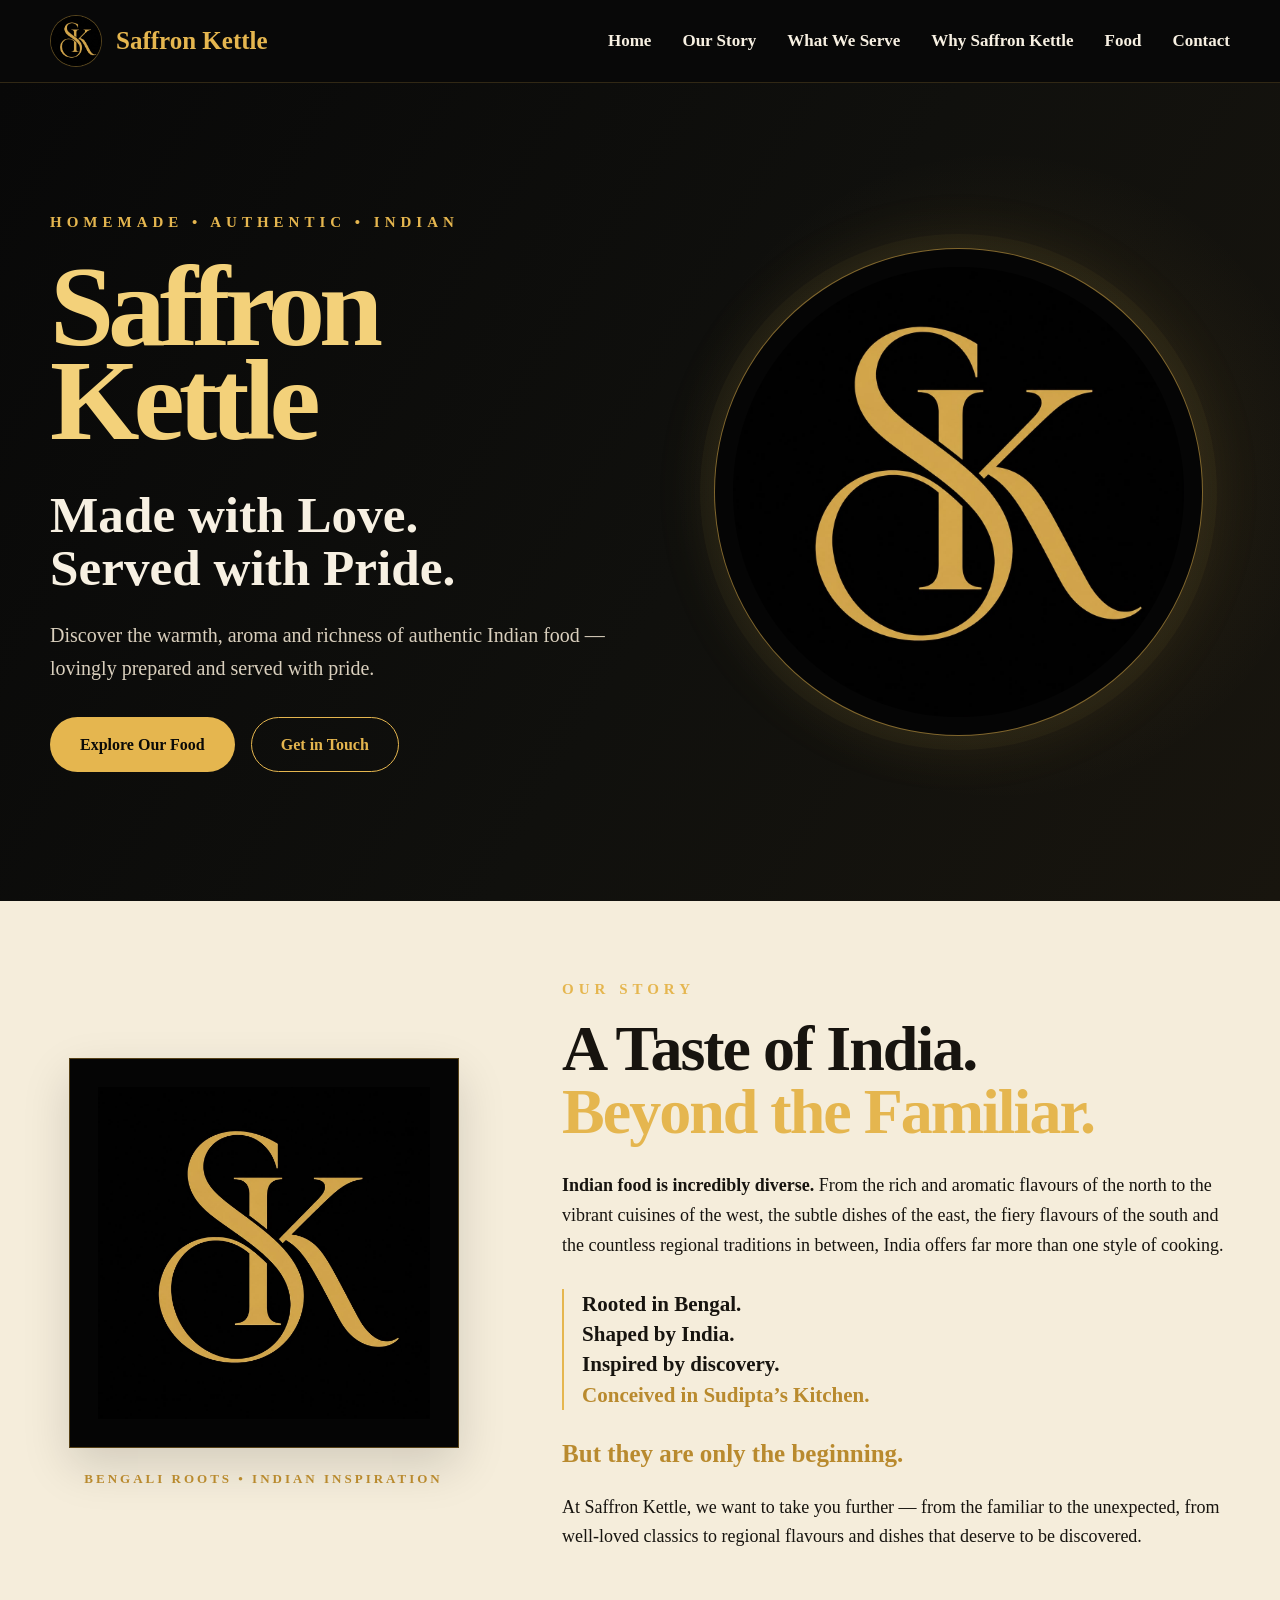
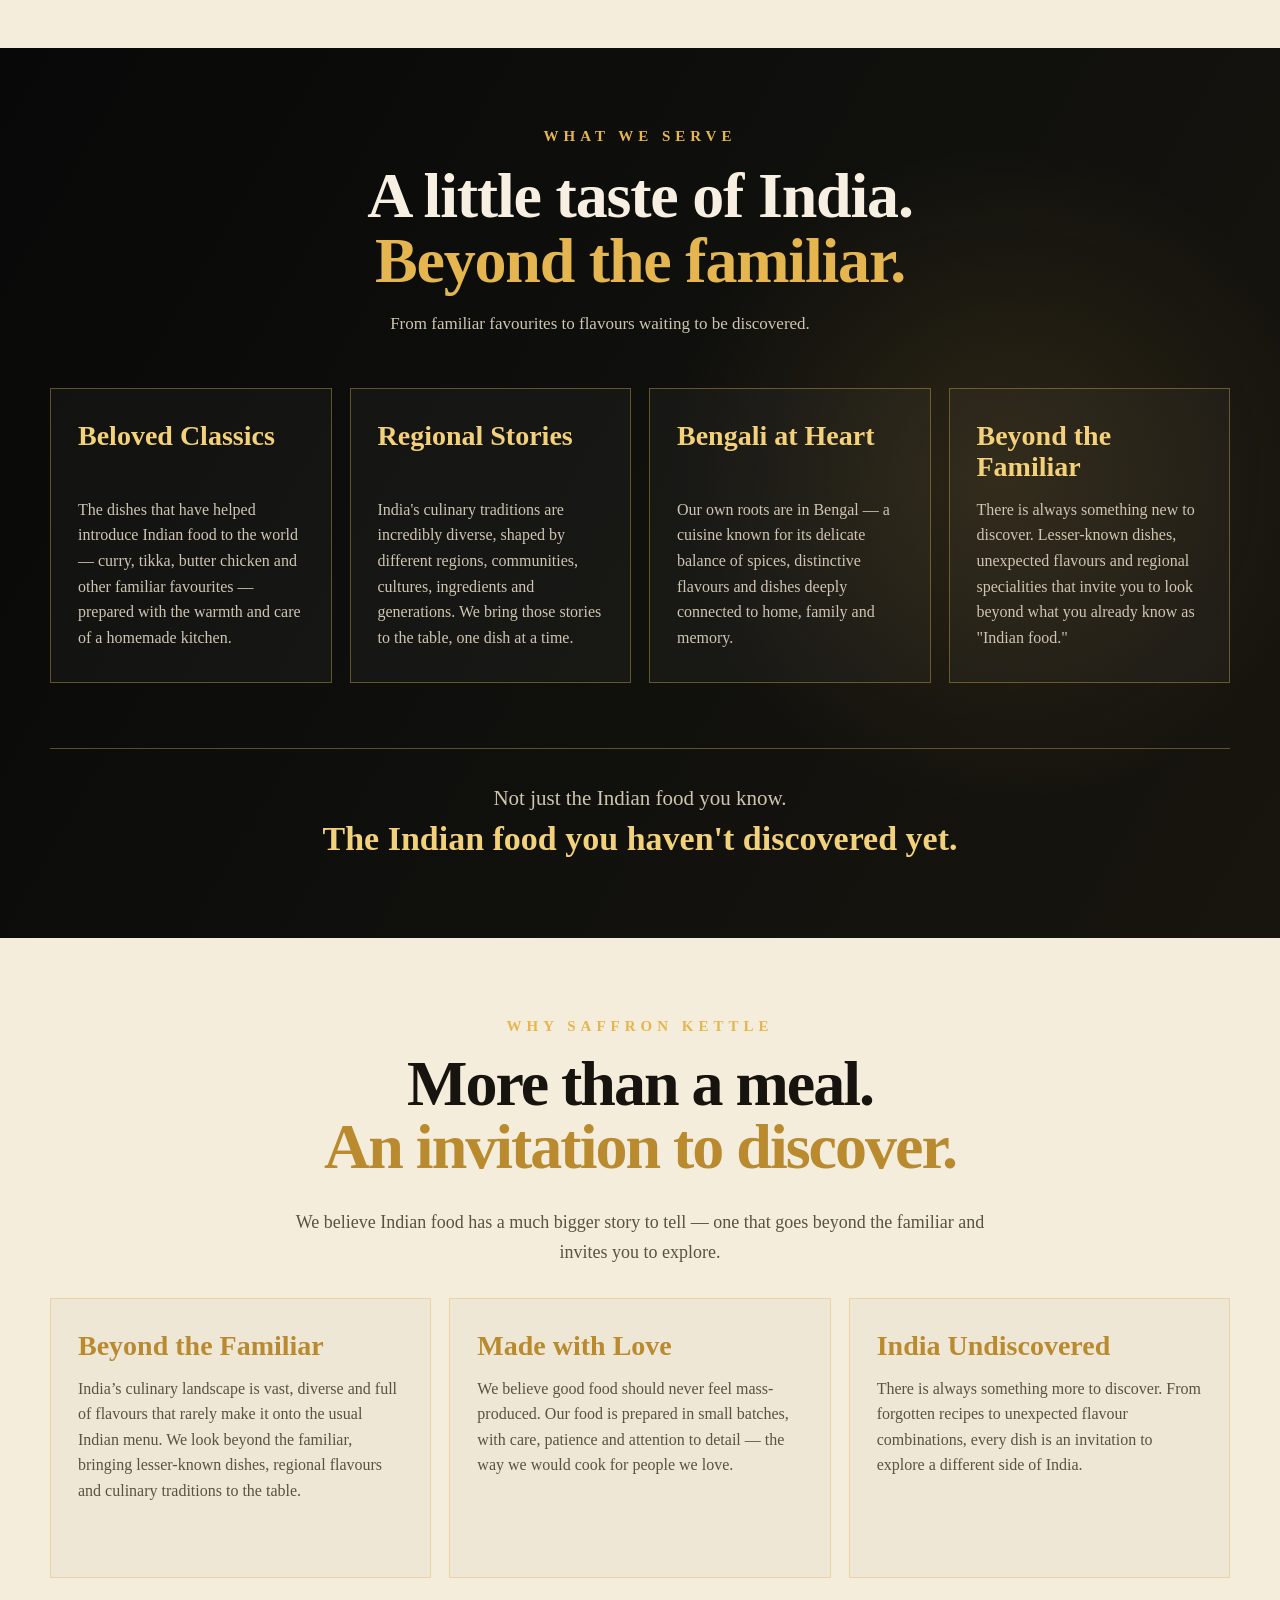
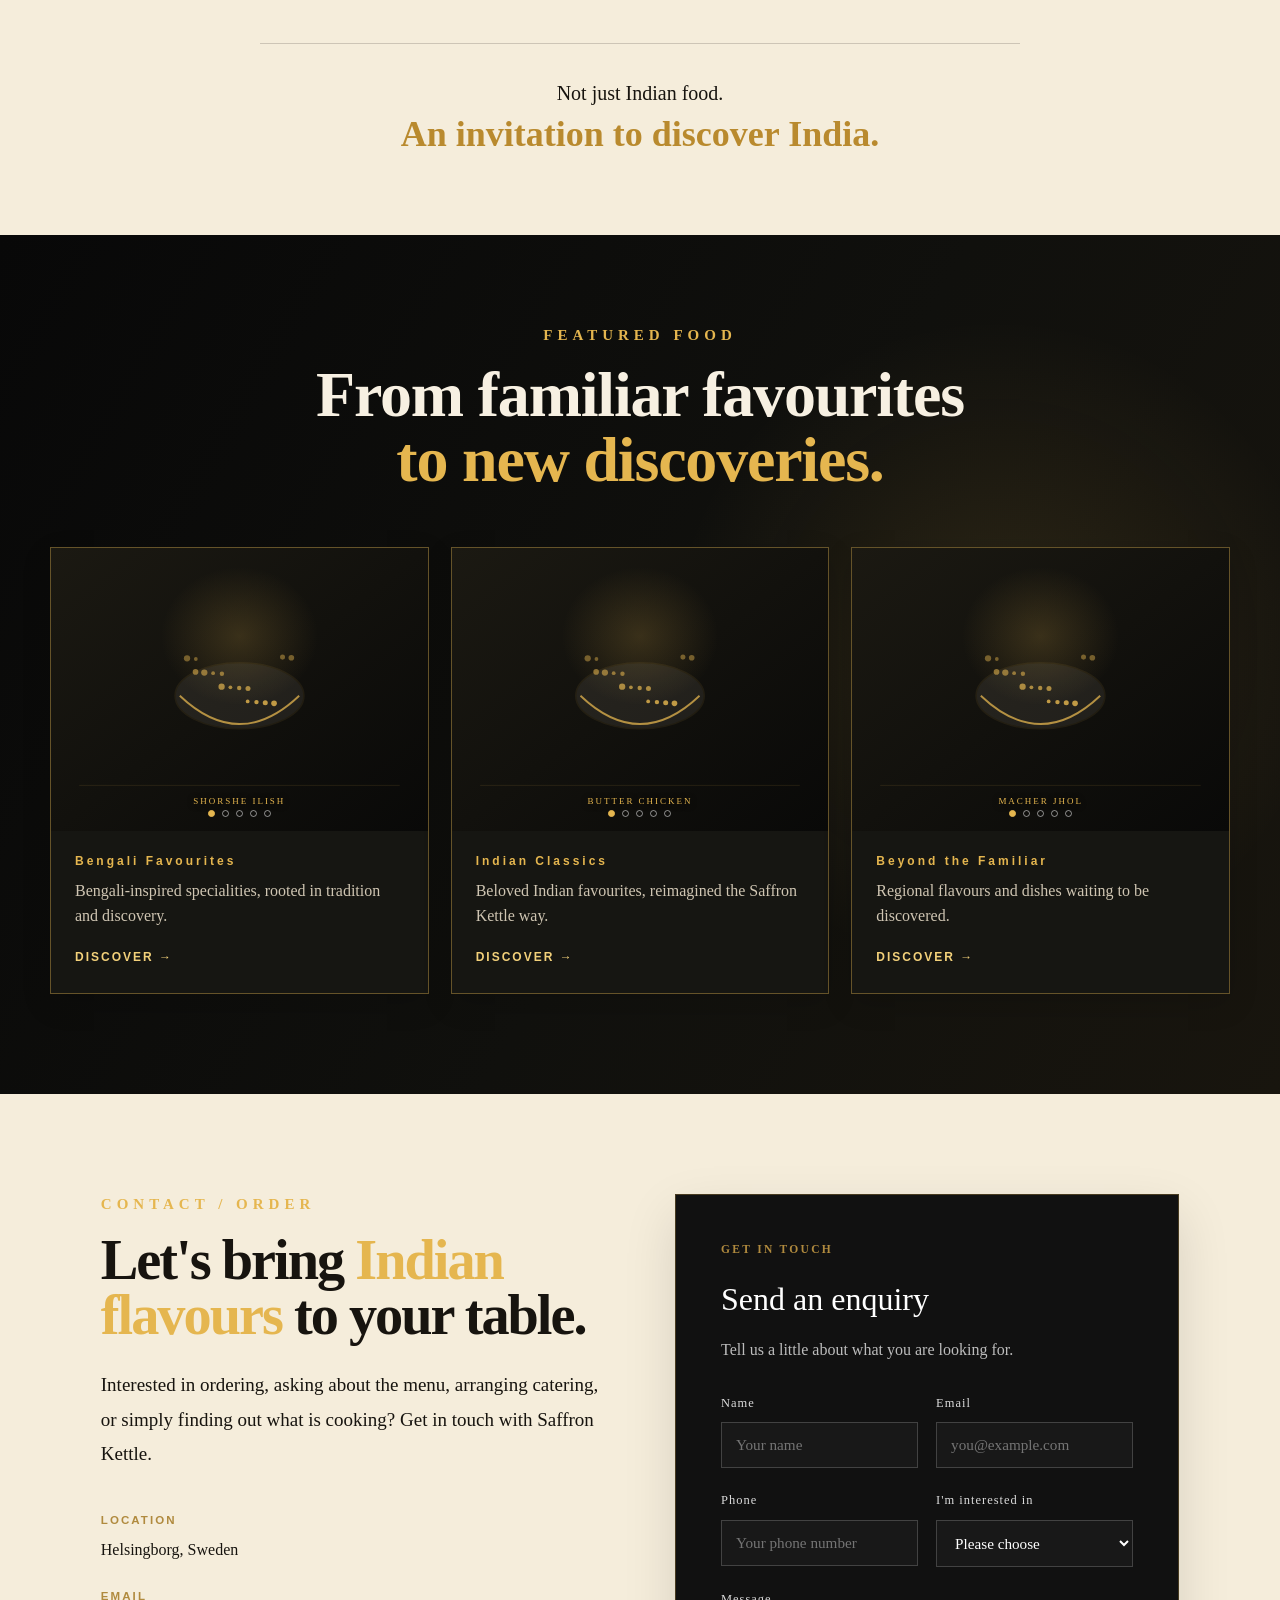
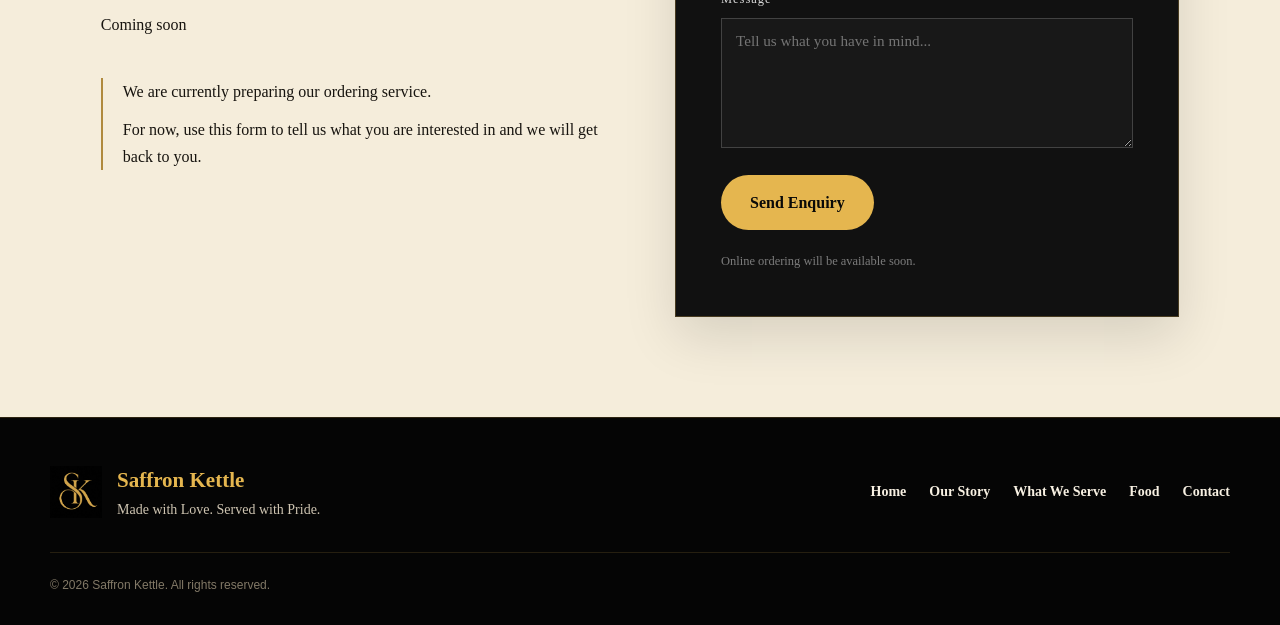
==== commit bc187261: "V1.5.1 - Contact typography baseline" ====
--- a/index.html
+++ b/index.html
@@ -610,12 +610,17 @@
     </section>
 
 
-    <!-- =========================
-         CONTACT / ORDER
+   <!-- =========================
+        CONTACT / ORDER — V1.5
     ========================== -->
+
     <section id="contact" class="contact section-light">
 
       <div class="contact-container">
+
+        <!-- =========================
+            CONTACT INFORMATION
+        ========================== -->
 
         <div class="contact-copy">
 
@@ -623,21 +628,23 @@
             CONTACT / ORDER
           </p>
 
-          <h2>
-            Let's bring<br>
-            <span>Indian flavours</span><br>
-            to your table.
-          </h2>
+        <h2>
+          Let's bring
+          <span>Indian flavours</span>
+          to your table.
+        </h2>
 
           <p>
-            Interested in ordering, asking about the menu, or simply
-            finding out what is cooking? Get in touch with Saffron Kettle.
+            Interested in ordering, asking about the menu, arranging catering,
+            or simply finding out what is cooking? Get in touch with
+            Saffron Kettle.
           </p>
 
 
           <div class="contact-details">
 
-            <div>
+            <div class="contact-detail">
+
               <small>
                 LOCATION
               </small>
@@ -645,10 +652,12 @@
               <strong>
                 Helsingborg, Sweden
               </strong>
+
             </div>
 
 
-            <div>
+            <div class="contact-detail">
+
               <small>
                 EMAIL
               </small>
@@ -656,33 +665,177 @@
               <strong>
                 Coming soon
               </strong>
+
             </div>
 
           </div>
 
+
+          <div class="contact-note">
+
+            <p>
+              We are currently preparing our ordering service.
+            </p>
+
+            <p>
+              For now, use this form to tell us what you are interested in
+              and we will get back to you.
+            </p>
+
+          </div>
+
         </div>
 
 
-        <div class="contact-card">
-
-          <img
-            src="images/logo.jpeg"
-            alt="Saffron Kettle SK monogram"
-          >
+        <!-- =========================
+            ENQUIRY FORM
+        ========================== -->
+
+        <div class="contact-form-card">
+
+          <p class="contact-form-eyebrow">
+            GET IN TOUCH
+          </p>
 
           <h3>
-            Made with Love.<br>
-            Served with Pride.
+            Send an enquiry
           </h3>
 
-          <p>
-            Follow Saffron Kettle as we build our menu and share more
-            of India's flavours.
-          </p>
-
-          <a class="btn btn-dark" href="mailto:">
-            Contact Saffron Kettle
-          </a>
+          <p class="contact-form-intro">
+            Tell us a little about what you are looking for.
+          </p>
+
+
+          <form class="contact-form">
+
+            <div class="form-row">
+
+              <div class="form-field">
+
+                <label for="contact-name">
+                  Name
+                </label>
+
+                <input
+                  type="text"
+                  id="contact-name"
+                  name="name"
+                  placeholder="Your name"
+                  autocomplete="name"
+                >
+
+              </div>
+
+
+              <div class="form-field">
+
+                <label for="contact-email">
+                  Email
+                </label>
+
+                <input
+                  type="email"
+                  id="contact-email"
+                  name="email"
+                  placeholder="you@example.com"
+                  autocomplete="email"
+                >
+
+              </div>
+
+            </div>
+
+
+            <div class="form-row">
+
+              <div class="form-field">
+
+                <label for="contact-phone">
+                  Phone
+                </label>
+
+                <input
+                  type="tel"
+                  id="contact-phone"
+                  name="phone"
+                  placeholder="Your phone number"
+                  autocomplete="tel"
+                >
+
+              </div>
+
+
+              <div class="form-field">
+
+                <label for="contact-enquiry">
+                  I'm interested in
+                </label>
+
+                <select
+                  id="contact-enquiry"
+                  name="enquiry"
+                >
+
+                  <option value="">
+                    Please choose
+                  </option>
+
+                  <option value="order">
+                    Ordering food
+                  </option>
+
+                  <option value="catering">
+                    Catering
+                  </option>
+
+                  <option value="event">
+                    Private event
+                  </option>
+
+                  <option value="menu">
+                    Menu information
+                  </option>
+
+                  <option value="general">
+                    General enquiry
+                  </option>
+
+                </select>
+
+              </div>
+
+            </div>
+
+
+            <div class="form-field">
+
+              <label for="contact-message">
+                Message
+              </label>
+
+              <textarea
+                id="contact-message"
+                name="message"
+                rows="5"
+                placeholder="Tell us what you have in mind..."
+              ></textarea>
+
+            </div>
+
+
+            <button
+              type="button"
+              class="btn btn-gold contact-submit"
+            >
+              Send Enquiry
+            </button>
+
+
+            <p class="contact-form-note">
+              Online ordering will be available soon.
+            </p>
+
+          </form>
 
         </div>
 
--- a/style.css
+++ b/style.css
@@ -196,7 +196,7 @@
 .section-heading h2,
 .story-copy h2,
 .contact-copy h2 {
-  font-size: clamp(46px, 6vw, 78px);
+  font-size: clamp(46px, 5vw, 72px);
   line-height: 0.98;
   letter-spacing: -2px;
   margin: 18px 0 28px;
@@ -398,10 +398,6 @@
   margin-top: 20px;
 }
 
-.story-copy h2 {
-  font-size: clamp(48px, 5vw, 72px);
-}
-
 .story-copy > p {
   font-size: 18px;
   line-height: 1.65;
@@ -804,7 +800,7 @@
 }
 
 .contact-copy h2 {
-  font-size: clamp(50px, 6vw, 78px);
+  font-size: clamp(42px, 4.4vw, 60px);
 }
 
 .contact-copy > p {
@@ -1871,4 +1867,286 @@
 .featured-image img,
 .featured-dish-name {
   transition: opacity 0.7s ease;
+}
+
+/* =========================================================
+   CONTACT / ORDER — V1.5
+========================================================= */
+
+.contact {
+  padding: 100px 6%;
+}
+
+.contact-container {
+  max-width: 1200px;
+  margin: 0 auto;
+
+  display: grid;
+  grid-template-columns: 1fr 1fr;
+  gap: 70px;
+
+  align-items: start;
+}
+
+
+/* =========================================================
+   CONTACT COPY
+========================================================= */
+
+.contact-copy {
+  max-width: 520px;
+}
+
+.contact-copy h2 {
+  margin-bottom: 25px;
+}
+
+.contact-copy > p:not(.eyebrow) {
+  max-width: 500px;
+  line-height: 1.8;
+}
+
+
+/* =========================================================
+   CONTACT DETAILS
+========================================================= */
+
+.contact-details {
+  display: grid;
+  gap: 24px;
+
+  margin-top: 40px;
+}
+
+.contact-detail {
+  display: flex;
+  flex-direction: column;
+  gap: 7px;
+}
+
+.contact-detail small {
+  font-size: 0.72rem;
+  letter-spacing: 0.18em;
+  font-weight: 600;
+  color: #b08a3e;
+}
+
+.contact-detail strong {
+  font-size: 1rem;
+  font-weight: 500;
+}
+
+
+/* =========================================================
+   CONTACT NOTE
+========================================================= */
+
+.contact-note {
+  margin-top: 40px;
+  padding-left: 20px;
+
+  border-left: 2px solid #b08a3e;
+}
+
+.contact-note p {
+  margin: 0 0 10px;
+  line-height: 1.7;
+}
+
+.contact-note p:last-child {
+  margin-bottom: 0;
+}
+
+
+/* =========================================================
+   FORM CARD
+========================================================= */
+
+.contact-form-card {
+  padding: 45px;
+
+  background: #111111;
+
+  border: 1px solid rgba(176, 138, 62, 0.35);
+
+  box-shadow:
+    0 20px 50px rgba(0, 0, 0, 0.12);
+}
+
+.contact-form-eyebrow {
+  margin: 0 0 12px;
+
+  color: #b08a3e;
+
+  font-size: 0.72rem;
+  letter-spacing: 0.2em;
+  font-weight: 600;
+}
+
+.contact-form-card h3 {
+  margin: 0 0 10px;
+
+  color: #ffffff;
+
+  font-size: 2rem;
+  font-weight: 500;
+}
+
+.contact-form-intro {
+  margin: 0 0 30px;
+
+  color: rgba(255, 255, 255, 0.72);
+
+  line-height: 1.7;
+}
+
+
+/* =========================================================
+   FORM
+========================================================= */
+
+.contact-form {
+  display: flex;
+  flex-direction: column;
+  gap: 22px;
+}
+
+.form-row {
+  display: grid;
+  grid-template-columns: 1fr 1fr;
+  gap: 18px;
+}
+
+.form-field {
+  display: flex;
+  flex-direction: column;
+  gap: 8px;
+}
+
+.form-field label {
+  color: rgba(255, 255, 255, 0.85);
+
+  font-size: 0.78rem;
+  letter-spacing: 0.08em;
+}
+
+.form-field input,
+.form-field select,
+.form-field textarea {
+  width: 100%;
+  box-sizing: border-box;
+
+  padding: 13px 14px;
+
+  border: 1px solid rgba(255, 255, 255, 0.18);
+
+  background: #181818;
+
+  color: #ffffff;
+
+  font-family: inherit;
+  font-size: 0.95rem;
+
+  border-radius: 0;
+
+  outline: none;
+
+  transition:
+    border-color 0.2s ease,
+    background 0.2s ease;
+}
+
+.form-field input::placeholder,
+.form-field textarea::placeholder {
+  color: rgba(255, 255, 255, 0.4);
+}
+
+.form-field input:focus,
+.form-field select:focus,
+.form-field textarea:focus {
+  border-color: #b08a3e;
+
+  background: #1c1c1c;
+}
+
+.form-field textarea {
+  resize: vertical;
+  min-height: 130px;
+}
+
+
+/* =========================================================
+   SELECT
+========================================================= */
+
+.form-field select {
+  appearance: auto;
+}
+
+
+/* =========================================================
+   SUBMIT
+========================================================= */
+
+.contact-submit {
+  align-self: flex-start;
+
+  border: none;
+
+  cursor: pointer;
+
+  margin-top: 5px;
+}
+
+.contact-form-note {
+  margin: 0;
+
+  color: rgba(255, 255, 255, 0.45);
+
+  font-size: 0.78rem;
+  line-height: 1.5;
+}
+
+
+/* =========================================================
+   MOBILE
+========================================================= */
+
+@media (max-width: 800px) {
+
+  .contact {
+    padding: 75px 6%;
+  }
+
+  .contact-container {
+    grid-template-columns: 1fr;
+
+    gap: 50px;
+  }
+
+  .contact-copy {
+    max-width: none;
+  }
+
+  .contact-form-card {
+    padding: 30px 25px;
+  }
+
+}
+
+
+@media (max-width: 520px) {
+
+  .form-row {
+    grid-template-columns: 1fr;
+  }
+
+  .contact-form-card {
+    padding: 25px 20px;
+  }
+
+  .contact-form-card h3 {
+    font-size: 1.7rem;
+  }
+
 }
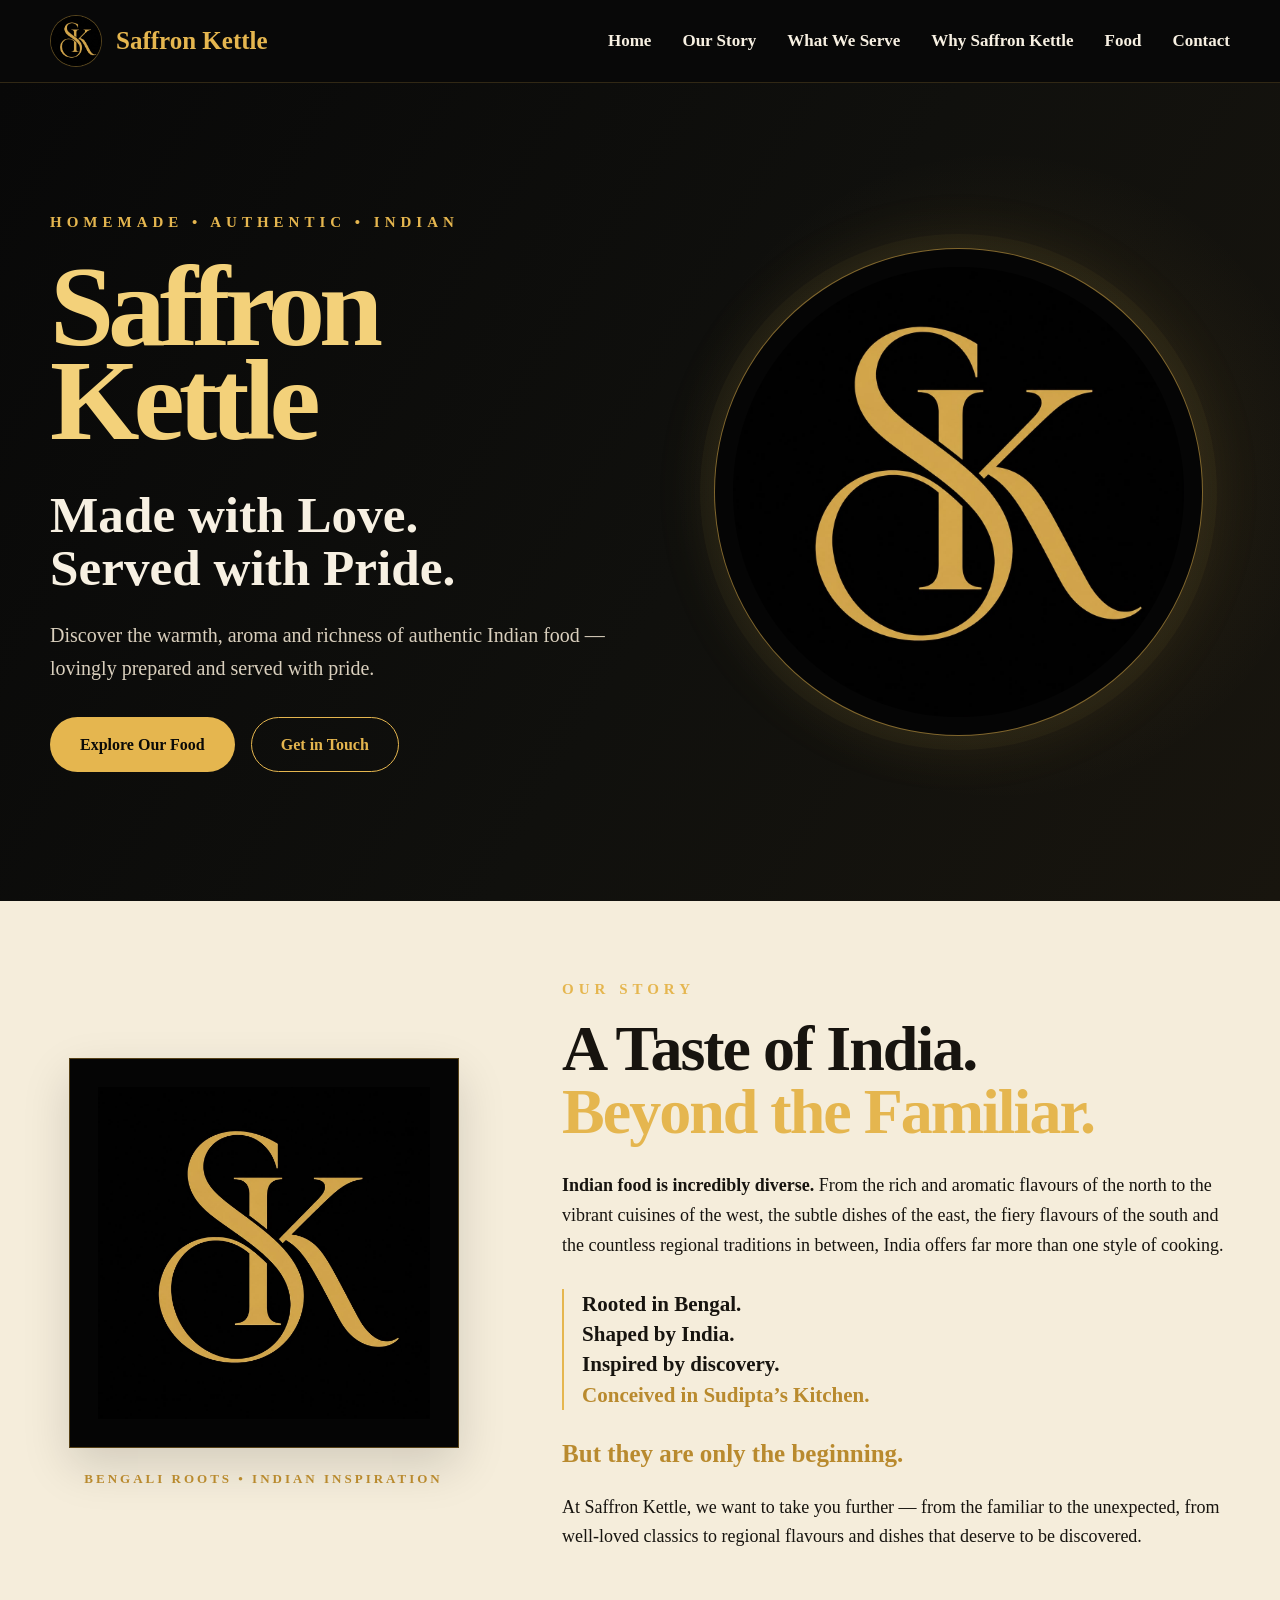
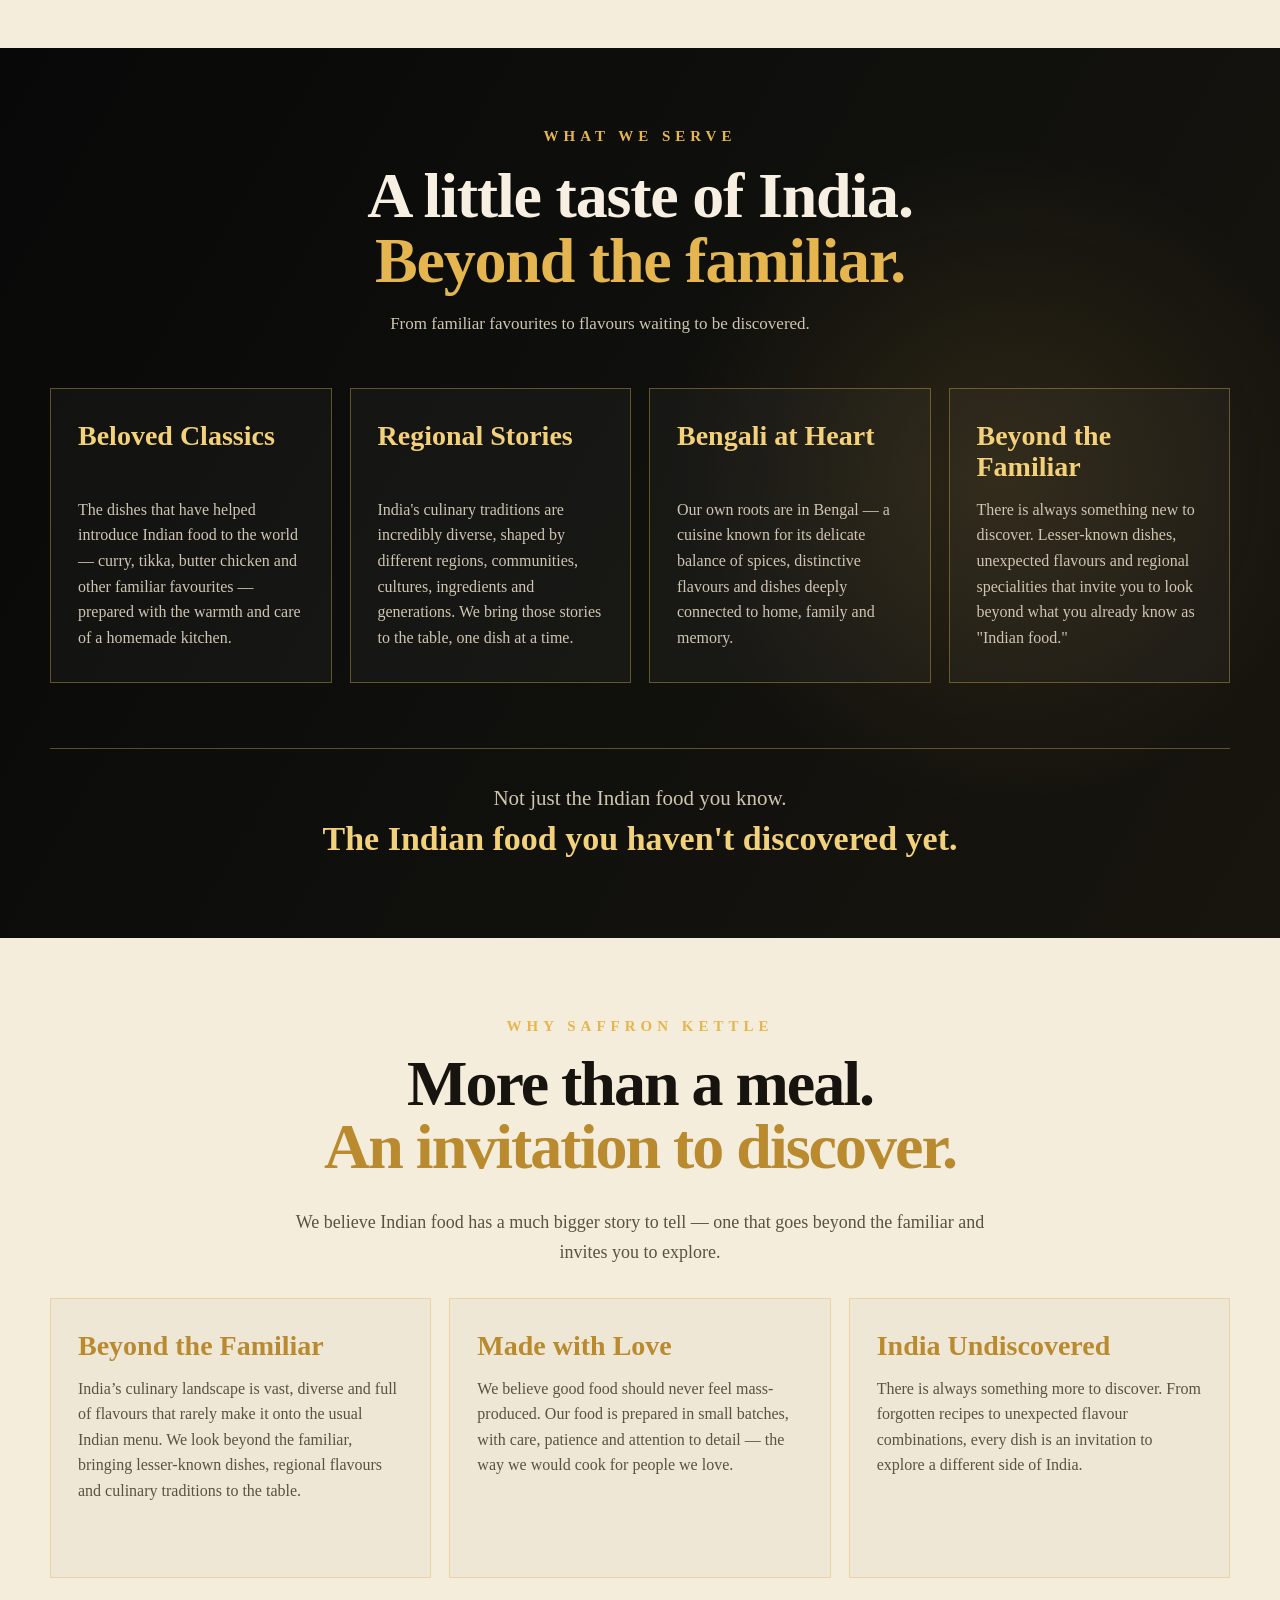
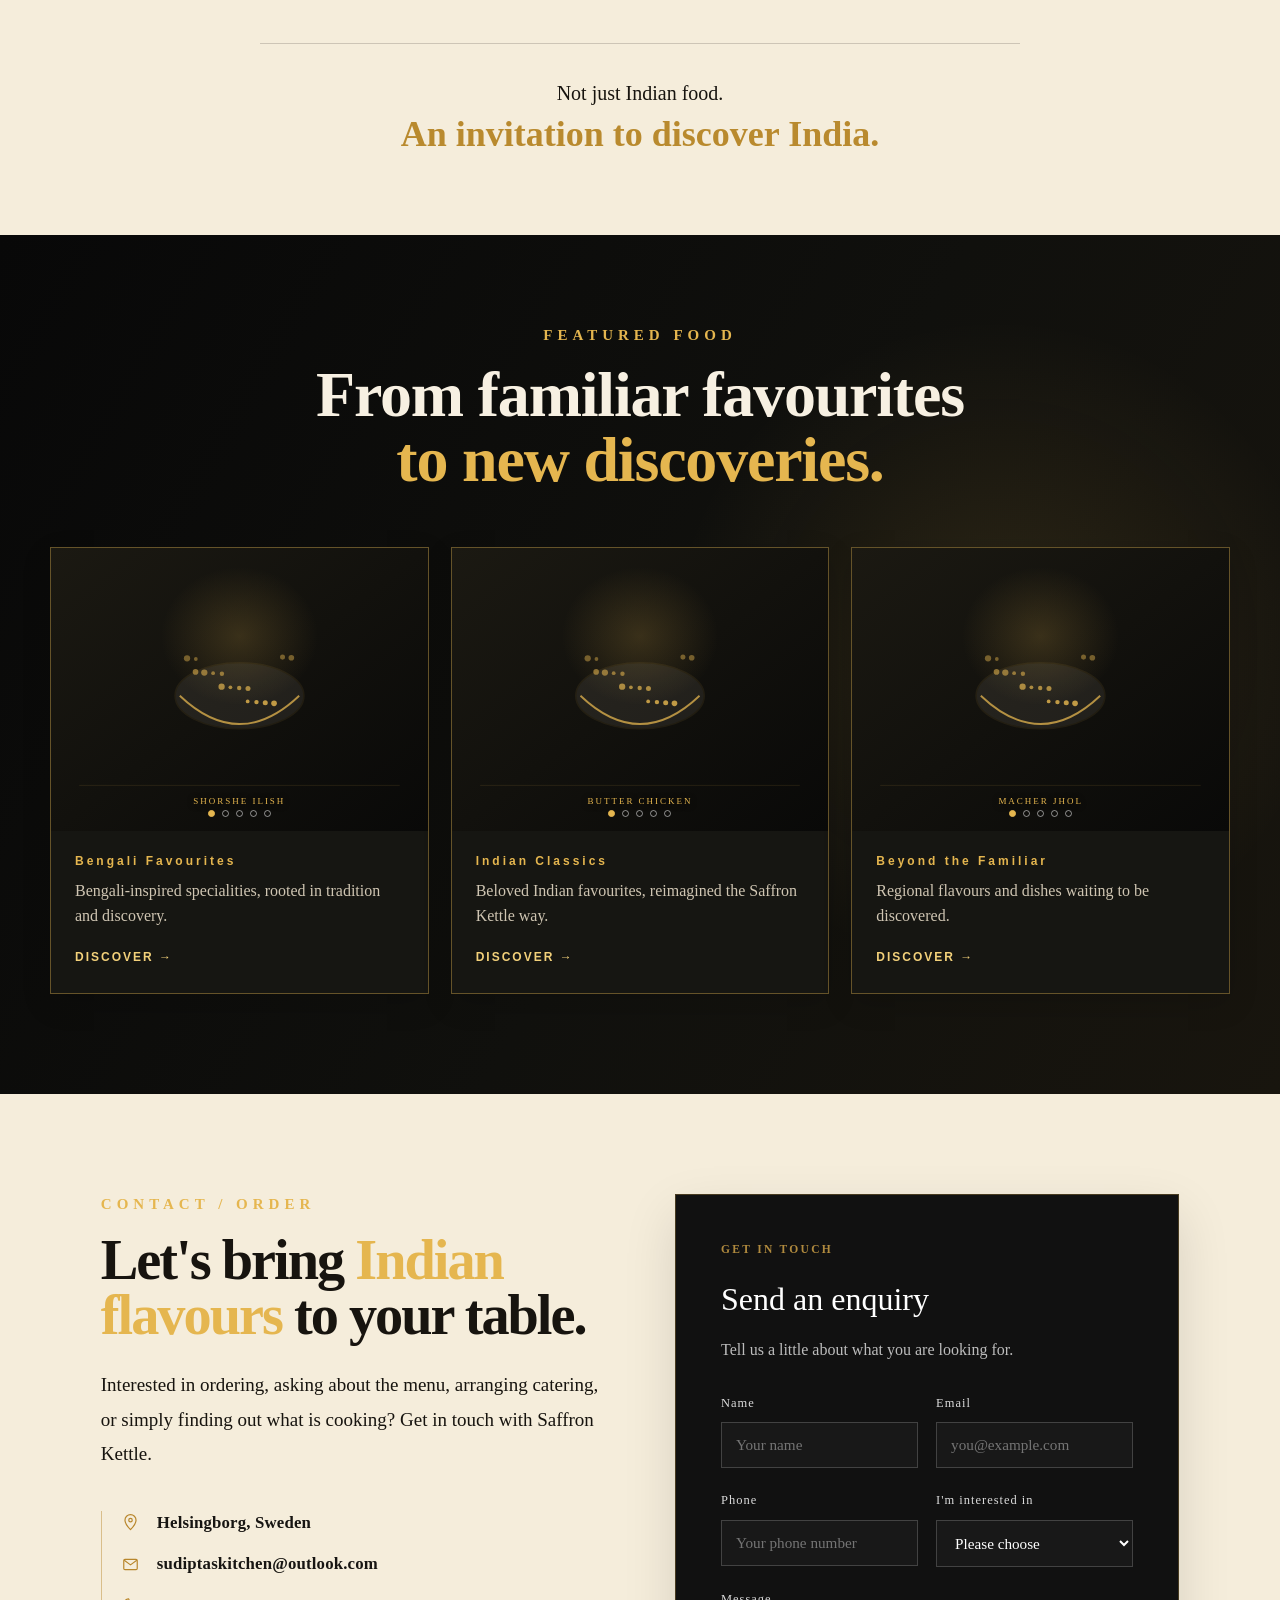
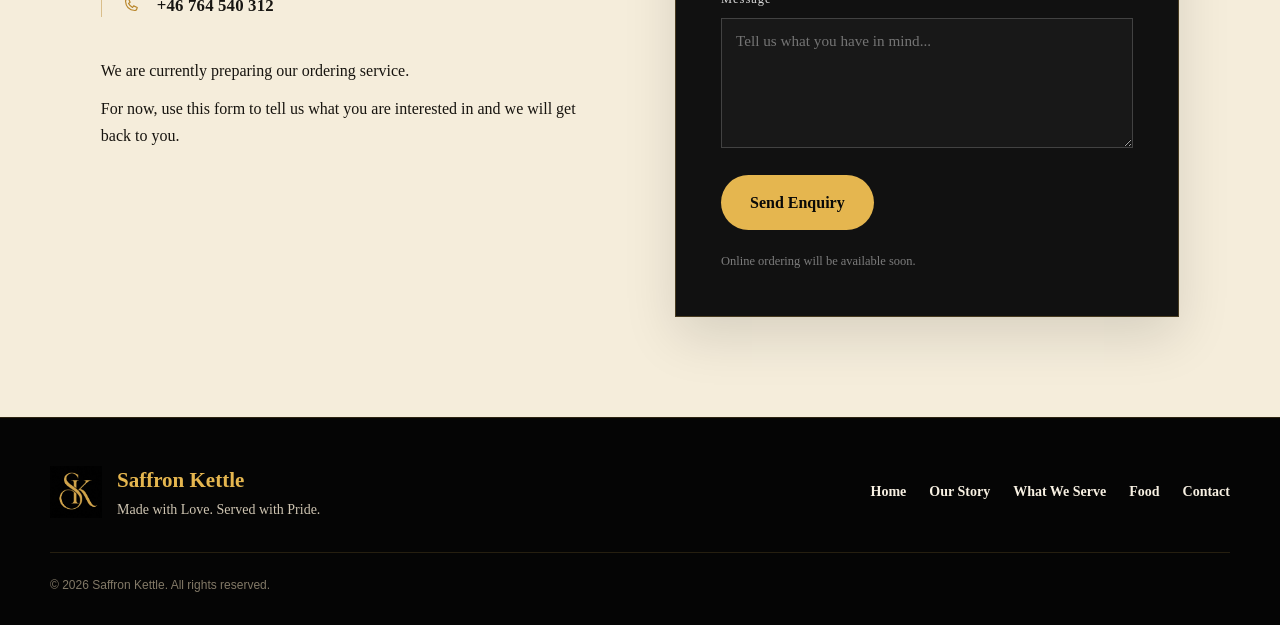
==== commit 3e3eaac7: "V1.5.2 – Contact details layout baseline" ====
--- a/index.html
+++ b/index.html
@@ -641,34 +641,52 @@
           </p>
 
 
-          <div class="contact-details">
-
-            <div class="contact-detail">
-
-              <small>
-                LOCATION
-              </small>
-
-              <strong>
-                Helsingborg, Sweden
-              </strong>
-
-            </div>
-
-
-            <div class="contact-detail">
-
-              <small>
-                EMAIL
-              </small>
-
-              <strong>
-                Coming soon
-              </strong>
-
-            </div>
-
-          </div>
+      <div class="contact-details">
+
+        <!-- LOCATION -->
+        <div class="contact-detail">
+          <span class="contact-icon" aria-hidden="true">
+            <svg viewBox="0 0 24 24">
+              <path d="M12 21c4-4.2 7-8.1 7-12a7 7 0 1 0-14 0c0 3.9 3 7.8 7 12Z"/>
+              <circle cx="12" cy="9" r="2.2"/>
+            </svg>
+          </span>
+
+          <strong>Helsingborg, Sweden</strong>
+        </div>
+
+        <!-- EMAIL -->
+        <div class="contact-detail">
+          <span class="contact-icon" aria-hidden="true">
+            <svg viewBox="0 0 24 24">
+              <rect x="3.5" y="5.5" width="17" height="13" rx="1.5"/>
+              <path d="m4.5 7 7.5 5.5L19.5 7"/>
+            </svg>
+          </span>
+
+          <strong>
+            <a href="mailto:sudiptaskitchen@outlook.com">
+              sudiptaskitchen@outlook.com
+            </a>
+          </strong>
+        </div>
+
+        <!-- PHONE -->
+        <div class="contact-detail">
+          <span class="contact-icon" aria-hidden="true">
+            <svg viewBox="0 0 24 24">
+              <path d="M7.2 4.2 9.5 3.5l2 4.5-2 1.4a13.5 13.5 0 0 0 5.1 5.1l1.4-2 4.5 2-.7 2.3a2.2 2.2 0 0 1-2.2 1.5C10.3 17.9 6.1 13.7 5.7 6.4a2.2 2.2 0 0 1 1.5-2.2Z"/>
+            </svg>
+          </span>
+
+          <strong>
+            <a href="tel:+46764540312">
+              +46 764 540 312
+            </a>
+          </strong>
+        </div>
+
+      </div>
 
 
           <div class="contact-note">
--- a/style.css
+++ b/style.css
@@ -815,10 +815,6 @@
   flex-wrap: wrap;
 }
 
-.contact-details div {
-  display: grid;
-  gap: 5px;
-}
 
 .contact-details small {
   color: var(--gold-dark);
@@ -1909,31 +1905,139 @@
 
 /* =========================================================
    CONTACT DETAILS
+   Premium vertical contact treatment
 ========================================================= */
 
 .contact-details {
-  display: grid;
-  gap: 24px;
-
+  display: flex;
+  flex-direction: column;
+  gap: 18px;
   margin-top: 40px;
-}
+  width: 100%;
+
+  padding-left: 18px;
+  border-left: 1px solid rgba(184, 134, 43, 0.45);
+}
+
+
+/* ---------------------------------------------------------
+   Individual contact row
+--------------------------------------------------------- */
 
 .contact-detail {
   display: flex;
-  flex-direction: column;
-  gap: 7px;
-}
-
-.contact-detail small {
-  font-size: 0.72rem;
-  letter-spacing: 0.18em;
+  align-items: center;
+  gap: 15px;
+  width: 100%;
+}
+
+
+/* ---------------------------------------------------------
+   Modern gold icon
+--------------------------------------------------------- */
+
+.contact-icon {
+  width: 22px;
+  height: 22px;
+  flex: 0 0 22px;
+
+  display: flex;
+  align-items: center;
+  justify-content: center;
+}
+
+.contact-icon svg {
+  width: 19px;
+  height: 19px;
+
+  fill: none;
+  stroke: #b8862b;
+  stroke-width: 1.5;
+  stroke-linecap: round;
+  stroke-linejoin: round;
+}
+
+
+/* ---------------------------------------------------------
+   Contact text
+--------------------------------------------------------- */
+
+.contact-detail strong {
+  display: block;
+
+  font-size: 1.05rem;
   font-weight: 600;
-  color: #b08a3e;
-}
-
-.contact-detail strong {
-  font-size: 1rem;
-  font-weight: 500;
+  line-height: 1.4;
+  letter-spacing: 0.01em;
+
+  color: #171512;
+}
+
+
+/* ---------------------------------------------------------
+   Contact links
+--------------------------------------------------------- */
+
+.contact-detail a {
+  color: inherit;
+  text-decoration: none;
+  transition: color 0.2s ease;
+}
+
+.contact-detail a:hover {
+  color: #b8862b;
+}
+
+
+/* =========================================================
+   MOBILE
+========================================================= */
+
+@media (max-width: 800px) {
+
+  .contact-details {
+    gap: 17px;
+    margin-top: 35px;
+    padding-left: 16px;
+  }
+
+  .contact-detail {
+    gap: 13px;
+  }
+
+  .contact-icon {
+    width: 21px;
+    height: 21px;
+    flex-basis: 21px;
+  }
+
+  .contact-icon svg {
+    width: 18px;
+    height: 18px;
+  }
+
+  .contact-detail strong {
+    font-size: 1rem;
+    font-weight: 600;
+  }
+
+}
+
+
+/* =========================================================
+   SMALL MOBILE
+========================================================= */
+
+@media (max-width: 520px) {
+
+  .contact-details {
+    gap: 16px;
+  }
+
+  .contact-detail strong {
+    font-size: 0.96rem;
+  }
+
 }
 
 
@@ -1943,9 +2047,9 @@
 
 .contact-note {
   margin-top: 40px;
-  padding-left: 20px;
-
-  border-left: 2px solid #b08a3e;
+  padding-left: 0;
+
+  border-left: none;
 }
 
 .contact-note p {
@@ -2128,6 +2232,10 @@
     max-width: none;
   }
 
+  .contact-details {
+  grid-template-columns: 1fr;
+  gap: 20px;
+}
   .contact-form-card {
     padding: 30px 25px;
   }
@@ -2149,4 +2257,5 @@
     font-size: 1.7rem;
   }
 
-}+}
+
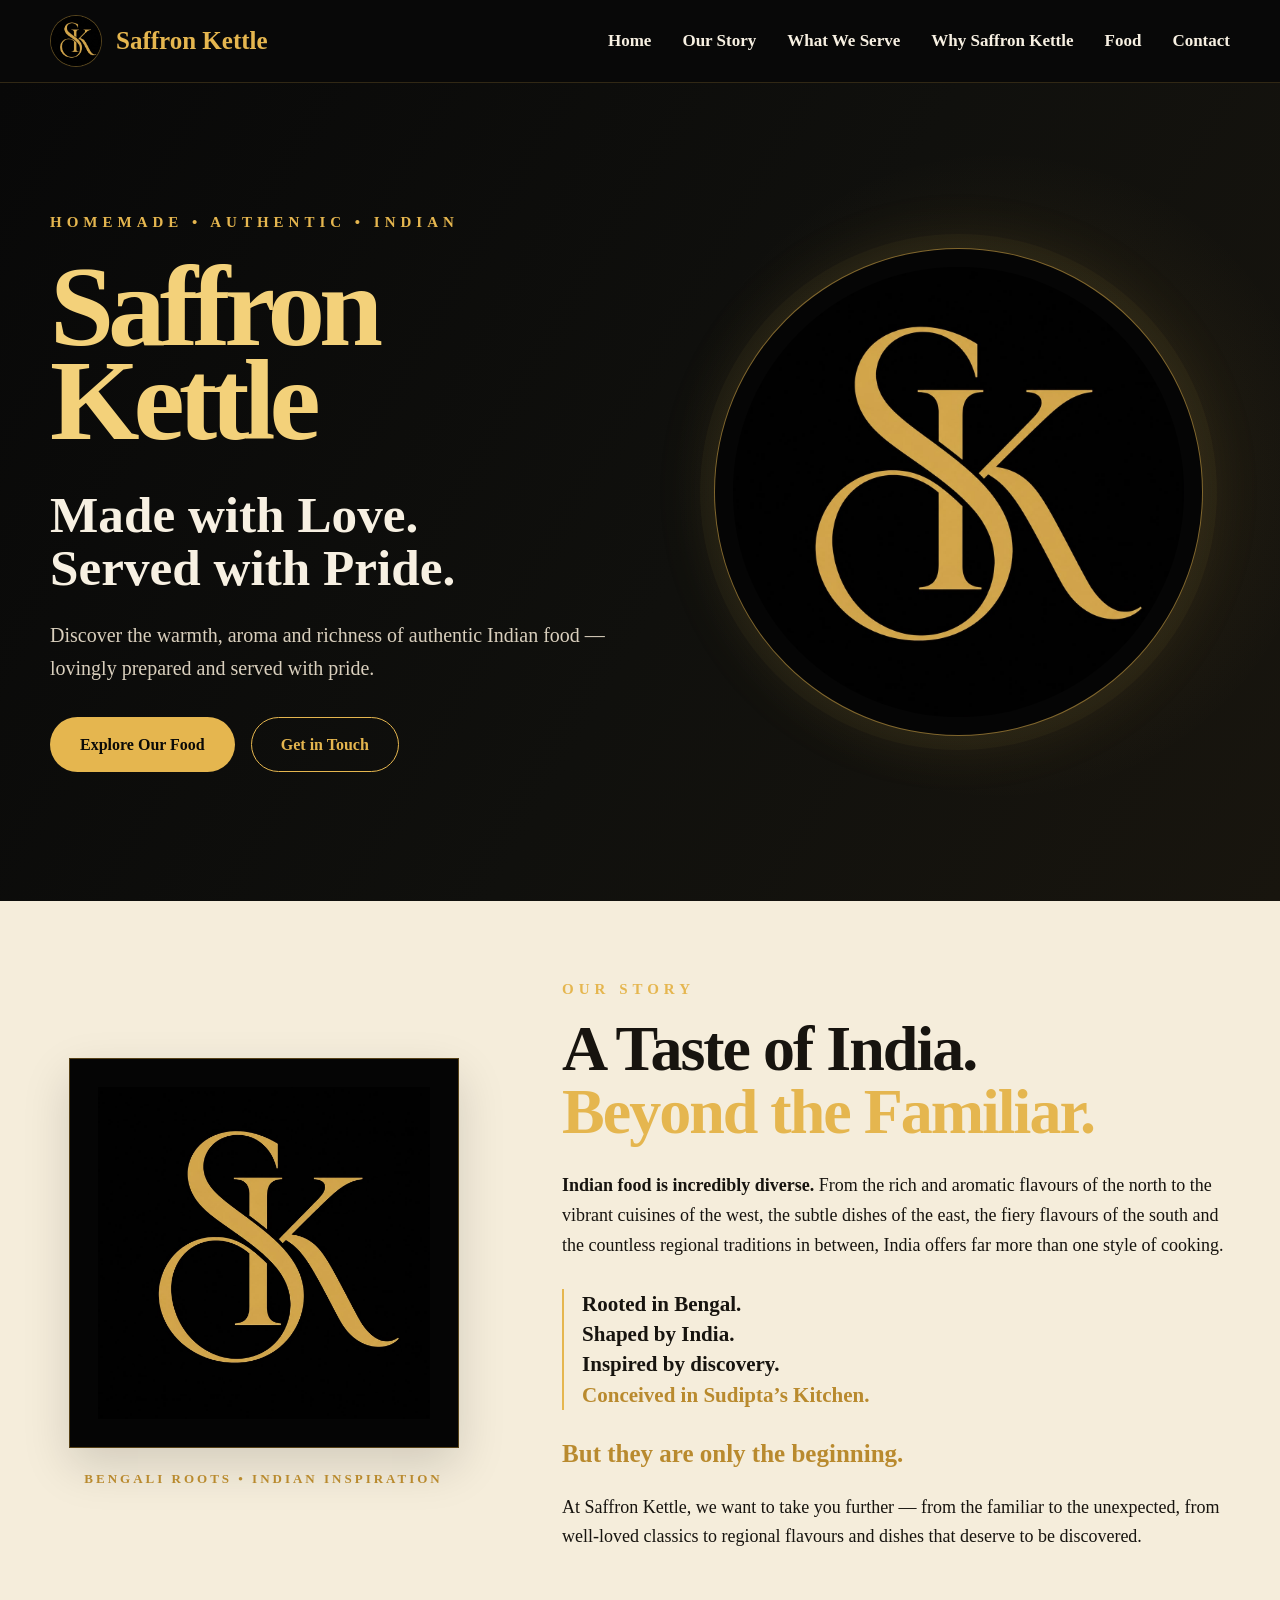
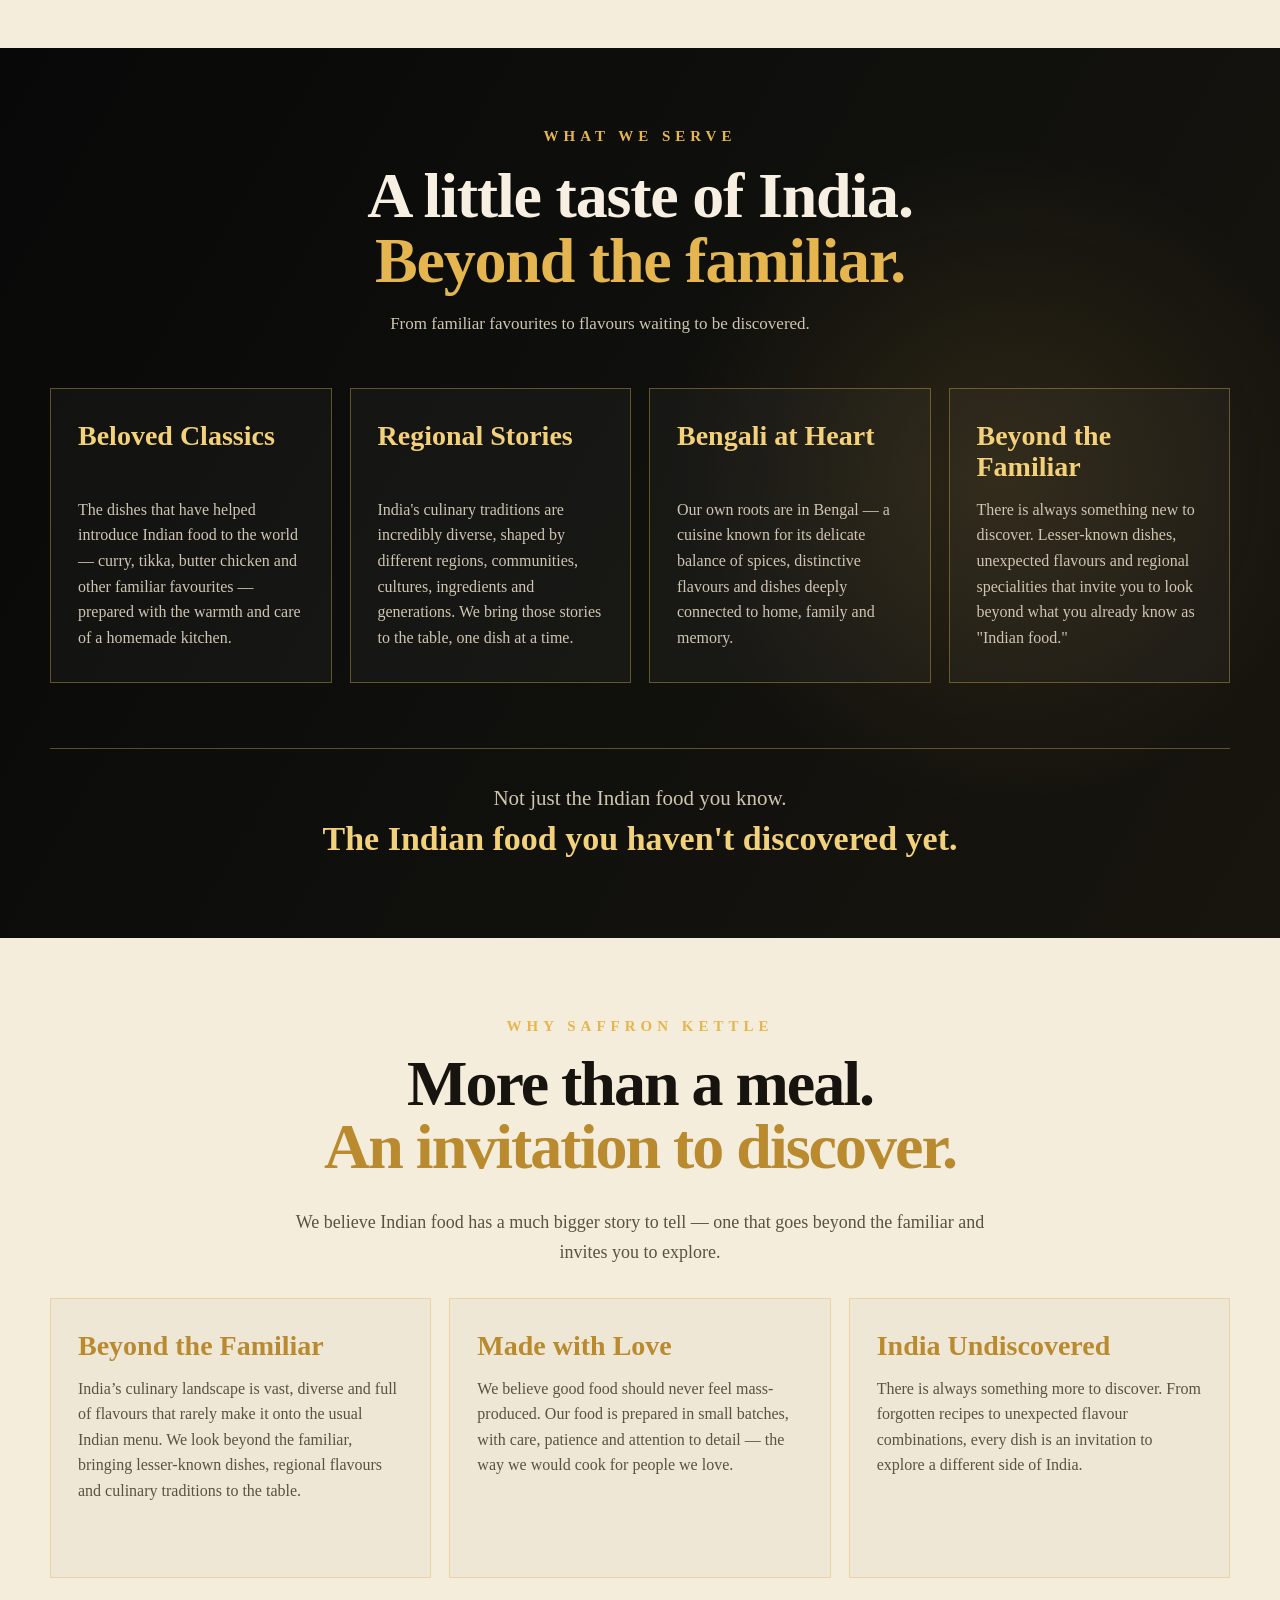
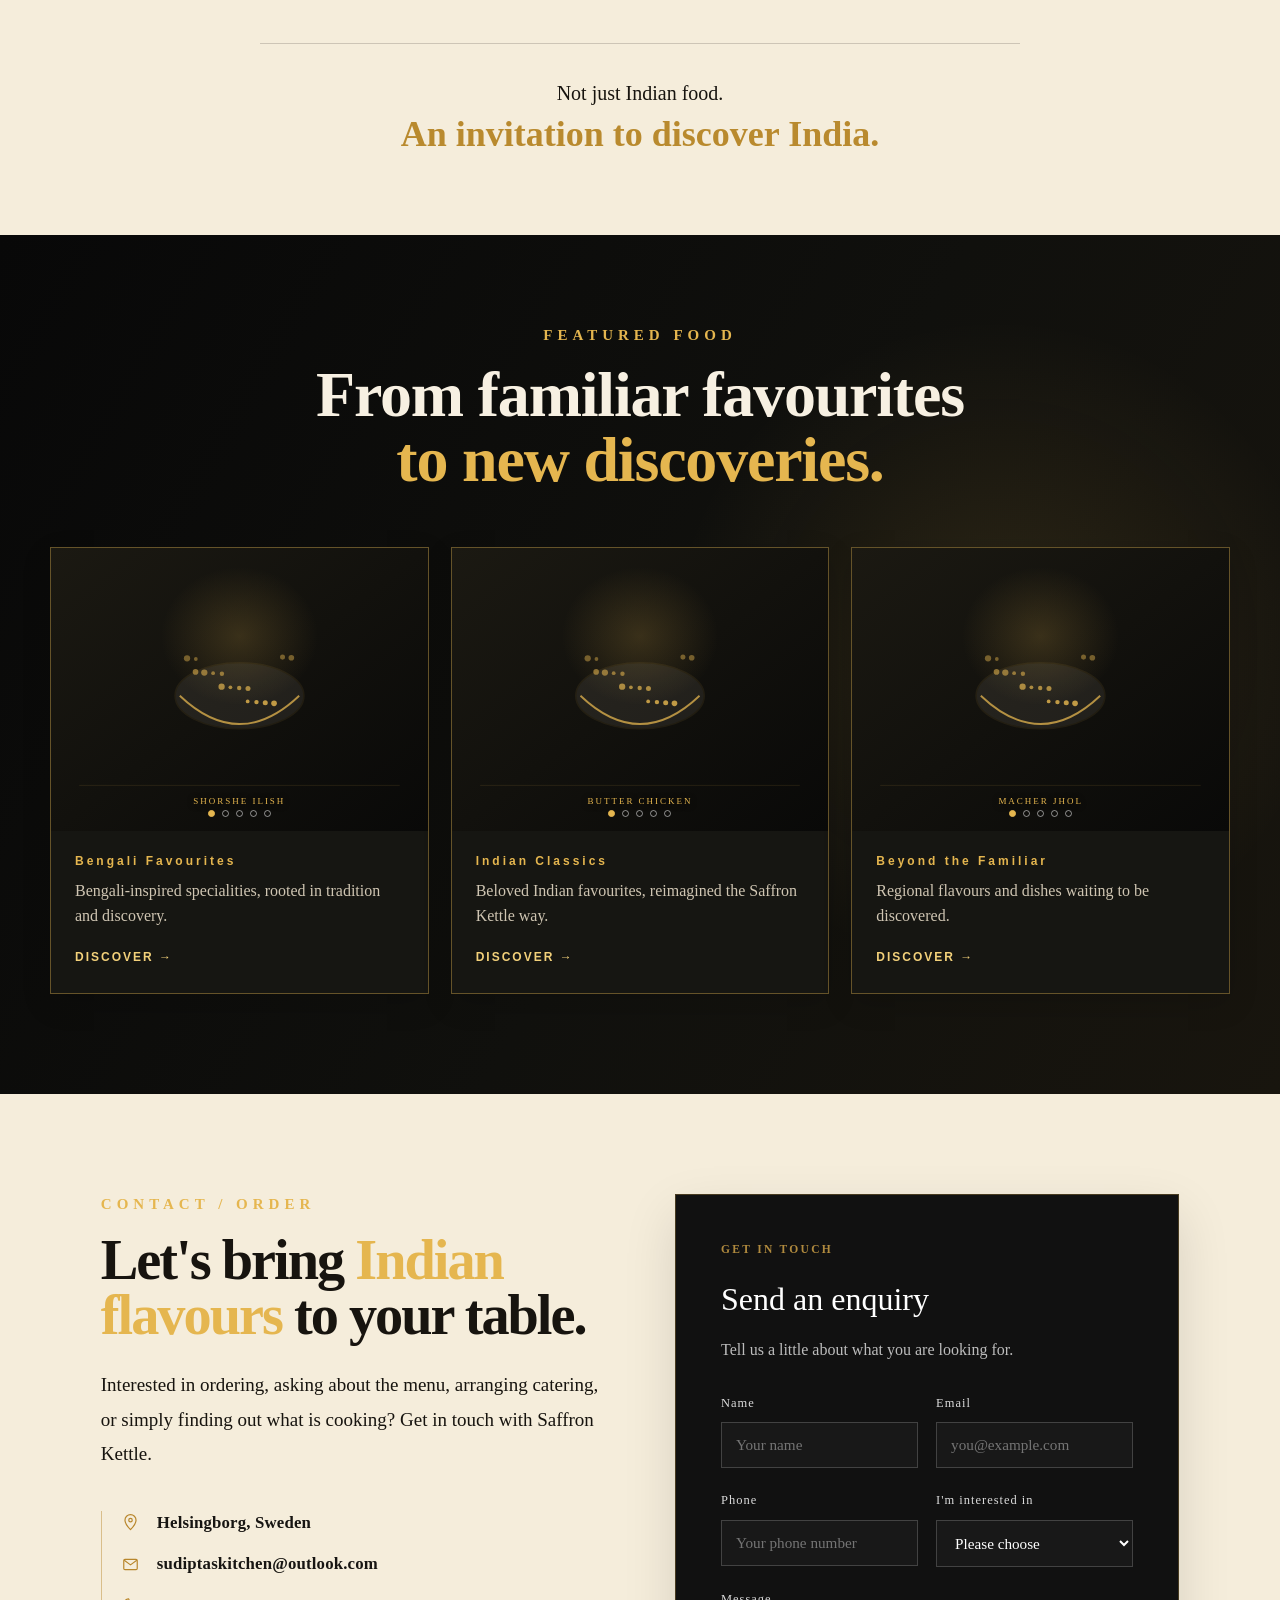
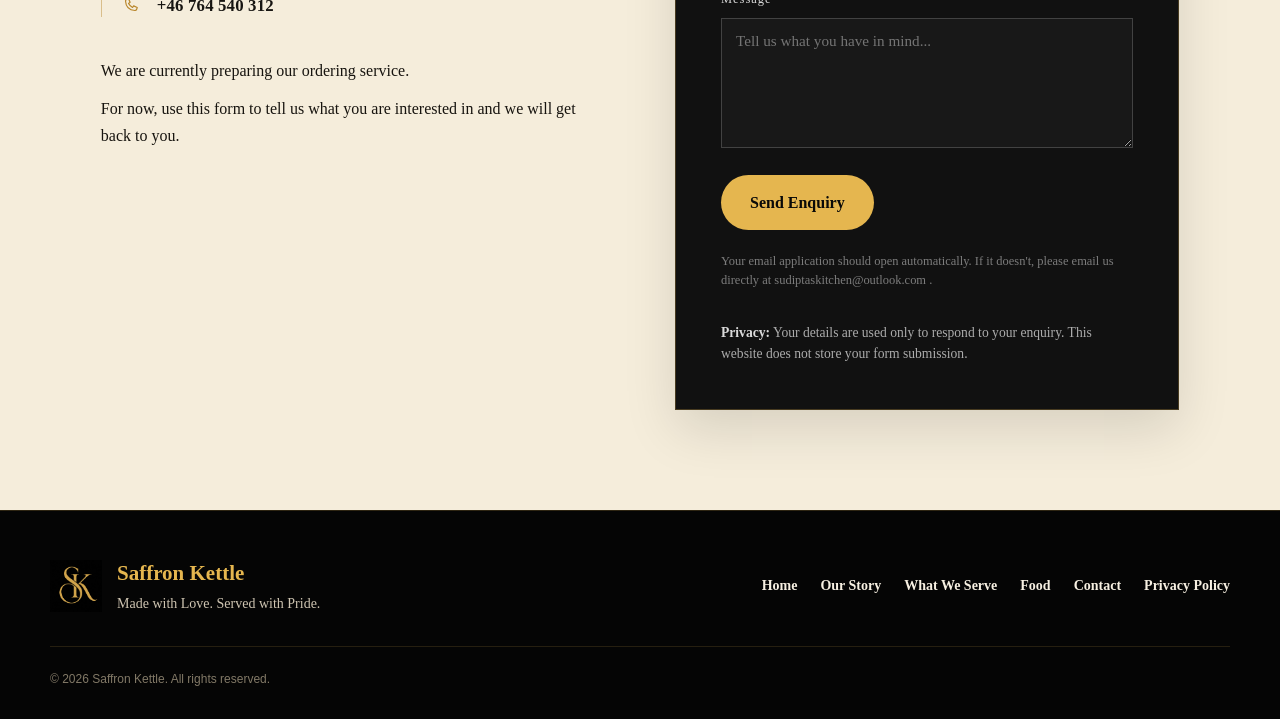
==== commit b4a623d5: "V1.5.3 – Contact & Privacy baseline Baseline for the completed contact and privacy implementation.  " ====
--- a/index.html
+++ b/index.html
@@ -740,6 +740,7 @@
                   name="name"
                   placeholder="Your name"
                   autocomplete="name"
+                  required
                 >
 
               </div>
@@ -757,6 +758,7 @@
                   name="email"
                   placeholder="you@example.com"
                   autocomplete="email"
+                  required
                 >
 
               </div>
@@ -792,6 +794,7 @@
                 <select
                   id="contact-enquiry"
                   name="enquiry"
+                  required
                 >
 
                   <option value="">
@@ -836,21 +839,30 @@
                 name="message"
                 rows="5"
                 placeholder="Tell us what you have in mind..."
+                required
               ></textarea>
 
             </div>
 
-
             <button
-              type="button"
+              type="submit"
               class="btn btn-gold contact-submit"
             >
               Send Enquiry
             </button>
 
-
             <p class="contact-form-note">
-              Online ordering will be available soon.
+              Your email application should open automatically.
+              If it doesn't, please email us directly at
+              <a href="mailto:sudiptaskitchen@outlook.com">
+                sudiptaskitchen@outlook.com
+              </a>.
+            </p>
+
+            <p class="contact-form-privacy">
+              <strong>Privacy:</strong>
+              Your details are used only to respond to your enquiry.
+              This website does not store your form submission.
             </p>
 
           </form>
@@ -915,6 +927,10 @@
           Contact
         </a>
 
+        <a href="privacy.html">
+          Privacy Policy
+        </a>
+
       </div>
 
 
--- a/style.css
+++ b/style.css
@@ -2211,6 +2211,17 @@
   line-height: 1.5;
 }
 
+.contact-form-privacy {
+  color: rgba(255, 255, 255, 0.65);
+  font-size: 0.85rem;
+  line-height: 1.5;
+  margin-top: 0.75rem;
+}
+
+.contact-form-privacy strong {
+  color: rgba(255, 255, 255, 0.85);
+}
+
 
 /* =========================================================
    MOBILE
@@ -2259,3 +2270,55 @@
 
 }
 
+/* =========================================================
+   PRIVACY POLICY
+========================================================= */
+
+.privacy-page {
+  min-height: 80vh;
+  padding: 100px 20px;
+}
+
+.privacy-container {
+  max-width: 850px;
+  margin: 0 auto;
+}
+
+.privacy-container h1 {
+  margin-bottom: 30px;
+}
+
+.privacy-container h2 {
+  margin-top: 45px;
+  margin-bottom: 15px;
+}
+
+.privacy-container p {
+  line-height: 1.7;
+}
+
+.privacy-intro {
+  font-size: 1.15rem;
+  max-width: 720px;
+}
+
+.privacy-container a {
+  color: inherit;
+}
+
+.privacy-updated {
+  margin-top: 50px;
+  font-size: 0.9rem;
+  opacity: 0.65;
+}
+
+.privacy-back {
+  display: inline-block;
+  margin-top: 30px;
+}
+
+.site-footer a {
+  color: inherit;
+  text-decoration: none;
+}
+
